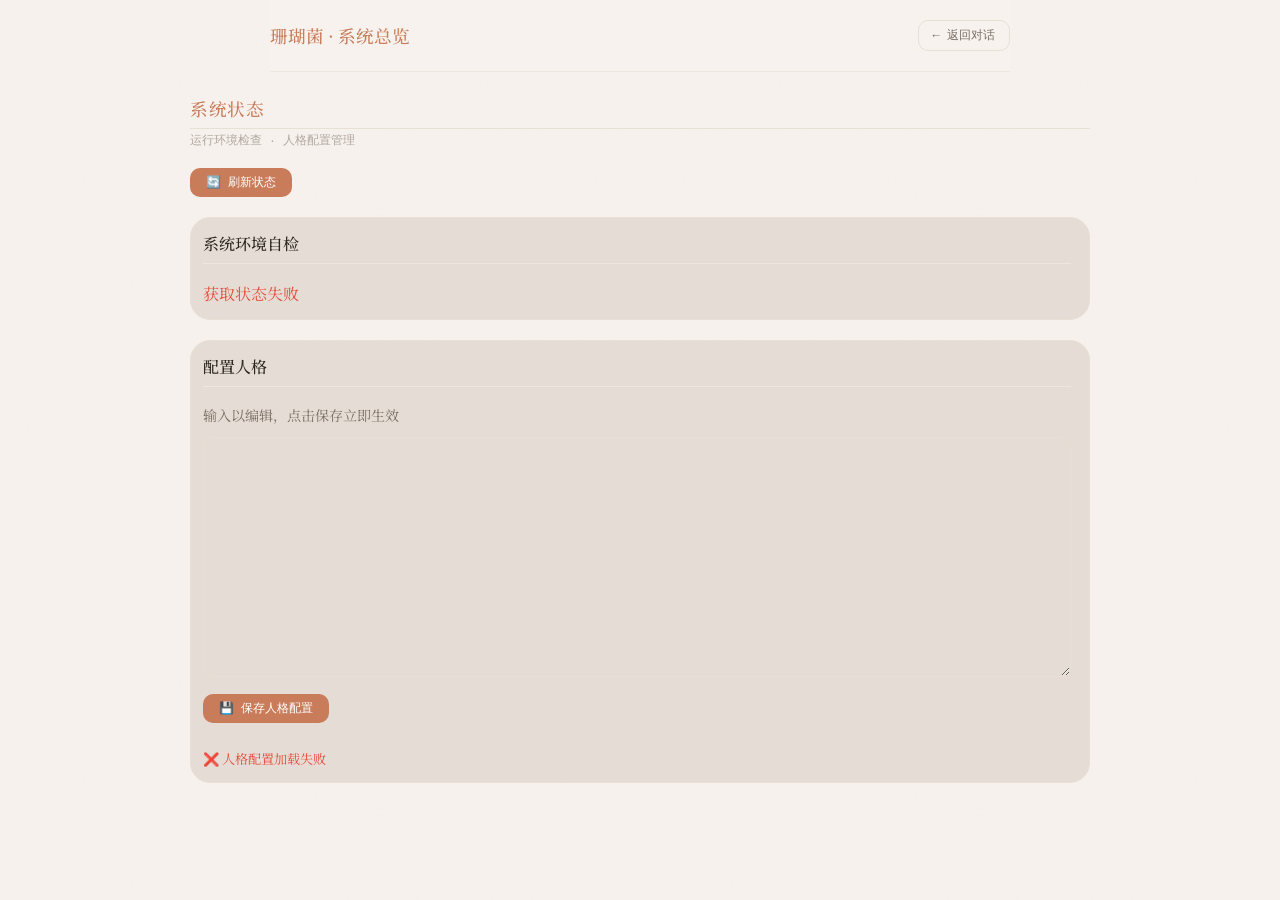
==== static/dashboard.html @ 4c25a23e "新增dashboard功能" ====
<!DOCTYPE html>
<html lang="zh-CN">
<head>
    <meta charset="UTF-8">
    <title>系统总览</title>
    <link rel="preconnect" href="https://fonts.googleapis.com">
    <link href="https://fonts.googleapis.com/css2?family=Noto+Serif+SC:wght@300;400;500&display=swap" rel="stylesheet">
    <link rel="stylesheet" href="/static/css/variables.css">
    <link rel="stylesheet" href="/static/css/layout.css">
    <link rel="stylesheet" href="/static/css/components.css">

    <style>
        body {
            padding: 0 20px;
            font-family: var(--font-body);
        }

        /* ========== 顶部导航  ========== */
        header {
            position: sticky;
            top: 0;
            z-index: 10;
            background: var(--bg);
            padding: 20px 0;
            border-bottom: 1px solid var(--border-light);
            display: flex;
            align-items: center;
            justify-content: space-between;
        }
        .header-title {
            font-family: var(--font-title);
            font-size: 1.1rem;
            font-weight: 500;
            color: var(--coral);
        }

        /* ========== 返回对话按钮========== */
        .nav-back {
            font-size: .75rem;
            font-family: var(--font-mono);
            color: var(--text-mid);
            text-decoration: none;
            padding: 6px 14px;
            border: 1px solid var(--border);
            border-radius: var(--radius-sm);
            transition: color var(--transition-normal), border-color var(--transition-normal);
            display: inline-block;
        }
        .nav-back:hover {
            color: var(--coral);
            border-color: var(--coral-light);
        }

        /* ========== 页面主体 ========== */
        .page-body {
            width: 100%;
            max-width: 900px;
            margin: 0 auto;
            padding: 24px 0 40px;
        }

        /* ========== 标题 + 底部分割线 ========== */
        .page-title {
            font-family: var(--font-title);
            font-size: 1.1rem;
            font-weight: 500;
            color: var(--coral);
            letter-spacing: .04em;
            margin-bottom: 4px;
            position: relative;
            padding-bottom: 8px;
        }
        .page-title::after {
            content: '';
            position: absolute;
            left: 0;
            bottom: 0;
            width: 100%;
            height: 1px;
            background-color: var(--border);
        }
        .page-subtitle {
            font-size: .72rem;
            color: var(--text-dim);
            font-family: var(--font-mono);
            margin-bottom: 20px;
        }

        /* ========== 灰色卡片 ========== */
        .main-card, .persona-card {
            background: var(--surface);
            border: 1px solid var(--border);
            border-radius: var(--radius);
            padding: 14px 18px;
            margin-bottom: 20px;
            padding-left: 12px; /* 左边对齐 */
        }

        .card-section-title {
            font-size: 1rem;
            color: var(--text);
            font-weight: 500;
            margin: 0 0 18px 0;
            padding-bottom: 8px;
            border-bottom: 1px solid var(--border-light);
        }

        /* ========== 自检条目之间增加分割线 ========== */
        .check-item {
            display: flex;
            align-items: center;
            padding: 12px 0;
            font-size: 0.95rem;
            border-bottom: 1px solid var(--border-light);
        }
        .check-item:last-child {
            border-bottom: none; /* 最后一条去掉线 */
        }

        .check-icon { margin-right: 12px; }
        .status-success { color: #2ecc71; }
        .status-failed { color: #e74c3c; }

        /* ========== 深色按钮加宽 ========== */
        .refresh-btn, .save-persona-btn {
            padding: 6px 16px; /* 加宽 */
            border-radius: var(--radius-sm);
            border: none;
            background: var(--coral);
            color: #fff;
            cursor: pointer;
            font-size: 0.75rem;
            font-family: var(--font-mono);
            margin-bottom: 20px;
        }

        .persona-desc {
            font-size: .88rem;
            color: var(--text-mid);
            margin-bottom: 12px;
        }
        #persona-toml-editor {
            width: 100%;
            min-height: 240px;
            padding: 12px;
            border-radius: var(--radius-sm);
            border: 1px solid var(--border);
            background: var(--surface);
            color: var(--text);
            font-family: var(--font-mono);
            font-size: 0.8rem;
            resize: vertical;
            margin-bottom: 12px;
        }

        .tip-text {
            font-size: 0.82rem;
            margin-top: 6px;
        }
        .tip-success { color: #2ecc71; }
        .tip-error { color: #e74c3c; }
    </style>
</head>

<body>
    <!-- ========== 顶部：标题 + 返回按钮 ========== -->
    <header role="banner">
        <div class="header-title">珊瑚菌 · 系统总览</div>
        <div id="controls">
            <a href="/" class="nav-back">← 返回对话</a>
        </div>
    </header>

    <div class="page-body">
        <!-- 标题 + 分割线 -->
        <div class="page-title">系统状态</div>
        <div class="page-subtitle">运行环境检查 · 人格配置管理</div>

        <!-- 刷新按钮 -->
        <button class="refresh-btn" onclick="loadStatus()">🔄 刷新状态</button>

        <!-- 系统自检卡片 -->
        <div class="main-card">
            <h3 class="card-section-title">系统环境自检</h3>
            <div id="check-list"></div>
        </div>

        <!-- 人格配置 -->
        <div class="persona-card">
            <h3 class="card-section-title">配置人格</h3>
            <p class="persona-desc">输入以编辑，点击保存立即生效</p>
            <textarea id="persona-toml-editor"></textarea>
            <button class="save-persona-btn" onclick="savePersonaConfig()">💾 保存人格配置</button>
            <div id="persona-tip" class="tip-text"></div>
        </div>
    </div>

    <script>
        async function loadStatus() {
            const list = document.getElementById('check-list');
            list.innerHTML = '加载中...';
            try {
                const res = await fetch('/api/health/check');
                const data = await res.json();
                list.innerHTML = '';
                const items = [
                    { key: 'venv', label: '虚拟环境（venv）' },
                    { key: 'env', label: '.env 配置文件' },
                    { key: 'embedding', label: '嵌入模型（Embedding）' },
                    { key: 'local_model', label: '本地模型服务（127.0.0.1:1234）' },
                    { key: 'database', label: '数据库（SQLite）' }
                ];
                items.forEach(item => {
                    const ok = data[item.key];
                    list.innerHTML += `
                    <div class="check-item">
                        <span class="check-icon ${ok ? 'status-success' : 'status-failed'}">
                            ${ok ? '✅' : '❌'}
                        </span>
                        <div class="check-text">${item.label}</div>
                    </div>`;
                });
            } catch (e) {
                list.innerHTML = '<div class="status-failed">获取状态失败</div>';
            }
        }

        async function loadPersonaConfig() {
            const tip = document.getElementById('persona-tip');
            try {
                const res = await fetch('/api/persona/get');
                if (!res.ok) throw new Error('load failed');
                const txt = await res.text();
                document.getElementById('persona-toml-editor').value = txt;
                tip.textContent = '';
            } catch (e) {
                tip.textContent = '❌ 人格配置加载失败';
                tip.className = 'tip-text tip-error';
            }
        }

        async function savePersonaConfig() {
            const c = document.getElementById('persona-toml-editor').value;
            const t = document.getElementById('persona-tip');
            t.textContent = '保存中...';
            try {
                const r = await fetch('/api/persona/save', {
                    method: 'POST', headers:{'Content-Type':'text/plain'}, body:c
                });
                t.textContent = r.ok ? '✅ 保存成功' : '❌ 保存失败';
                t.className = 'tip-text ' + (r.ok ? 'tip-success' : 'tip-error');
            } catch(e) {
                t.textContent = '❌ 保存失败';
                t.className = 'tip-text tip-error';
            }
        }

        window.addEventListener('DOMContentLoaded', () => {
            loadStatus();
            loadPersonaConfig();
        });
    </script>
</body>
</html>
---- static/css/variables.css ----
/* =============================================================================
   variables.css — 设计变量与主题定义
   -----------------------------------------------------------------------------
   所有颜色、字体、圆角、间距等设计 token 集中在此文件管理。
   需要调整视觉风格时，只改这一个文件，其他 CSS 文件自动跟随。

   主题切换原理：
     默认（亮色）：变量定义在 :root
     暗色模式：    变量定义在 :root[data-theme="dark"]，覆盖同名亮色变量
     切换方式：    app.js 中的 toggleTheme() 修改 <html data-theme="dark">
   ============================================================================= */

:root {
    /* ── 背景层 ── */
    --bg: #f7f2ee;
    --surface: #e5ddd5;
    --surface-alt: #e9e0d8;
    --assistant-bg: #e9d9d0;
    /* ── 边框 ── */
    --border: #e8e0d4;
    --border-light: #ede7dd;
    /* ── 文字 ── */
    --text: #2d2720;
    --text-mid: #7a6e63;
    --text-dim: #b0a89e;
    /* ── 品牌色：珊瑚橙 ── */
    --coral: #c97c5a;
    --coral-light: #e8c4b0;
    --coral-dim: #d4956f;
    /* ── 状态指示点颜色 ── */
    --dot-local: #7cad7c;
    --dot-online: #c97c5a;
    --dot-pending: #7fafd4;
    /* ── 字体族 ── */
    --font-title: 'Noto Serif SC', Georgia, serif;
    --font-body: 'Noto Serif SC', Georgia, serif;
    --font-mono: 'SFMono-Regular', 'Consolas', 'Liberation Mono', monospace;
    /* ── 圆角 ── */
    --radius: 20px;
    --radius-sm: 10px;
    /* ── 阴影 ── */
    --shadow-bubble: 0 1px 4px rgba(0, 0, 0, .05);
    --shadow-btn: 0 2px 8px rgba(201, 124, 90, .35);
    --shadow-btn-hover: 0 3px 12px rgba(201, 124, 90, .45);
    /* ── 过渡 ── */
    --transition-fast: .15s ease;
    --transition-normal: .25s ease;
    --transition-slow: .4s ease;
}

    :root[data-theme="dark"] {
        /* ── 背景层 ── */
        --bg: #1c1917;
        --surface: #28231f;
        --surface-alt: #29332b;
        --assistant-bg: #382b30;
        /* ── 边框 ── */
        --border: #3d3530;
        --border-light: #473e39;
        /* ── 文字 ── */
        --text: #e8e0d4;
        --text-mid: #9e9087;
        --text-dim: #5e5650;
        /* ── 品牌色 ── */
        --coral: #d9916e;
        --coral-light: #6b4535;
        --coral-dim: #e6a882;
        /* ── 状态指示点 ── */
        --dot-local: #8fc48f;
        --dot-online: #d9916e;
        --dot-pending: #8fc0d8;
        /* ── 阴影 ── */
        --shadow-bubble: 0 1px 6px rgba(0, 0, 0, .25);
        --shadow-btn: 0 2px 8px rgba(217, 145, 110, .3);
        --shadow-btn-hover: 0 3px 12px rgba(217, 145, 110, .4);
    }
---- static/css/layout.css ----
/* =============================================================================
   layout.css — 页面整体布局与响应式
   -----------------------------------------------------------------------------
   负责：
     · 全局重置与 box-sizing
     · body 基础样式（背景纹理、字体、flex 纵向排列）
     · 顶部 header（sticky 定位）
     · 消息列表区 #messages（flex 纵列，独立滚动）
     · 底部输入区 #input-area
     · 响应式断点（768px / 480px）
     · 屏幕阅读器专用 .sr-only 工具类
   ============================================================================= */


/* ── 全局重置 ── */
*,
*::before,
*::after {
  box-sizing: border-box;
  margin: 0;
  padding: 0;
}

html,
body {
  height: 100%;
}


/* ── body：纵向 flex，内容居中，纸张背景纹理 ── */
body {
  background-color: var(--bg);
  /*
   * SVG 噪点纹理：纯 CSS 实现，不依赖外部图片。
   * fractalNoise + saturate(0) = 灰色颗粒感 + opacity 0.03 几乎看不见，
   * 只是让背景有轻微纸张质感，避免纯色过于单调。
   */
  background-image: url("data:image/svg+xml,%3Csvg xmlns='http://www.w3.org/2000/svg' width='300' height='300'%3E%3Cfilter id='n'%3E%3CfeTurbulence type='fractalNoise' baseFrequency='0.9' numOctaves='4' stitchTiles='stitch'/%3E%3CfeColorMatrix type='saturate' values='0'/%3E%3C/filter%3E%3Crect width='300' height='300' filter='url(%23n)' opacity='0.03'/%3E%3C/svg%3E");
  color: var(--text);
  font-family: var(--font-body);
  display: flex;
  flex-direction: column;
  align-items: center;
  padding: 0 16px;
  /* 暗色主题背景色过渡，让切换时不那么突兀 */
  transition: background-color var(--transition-slow), color var(--transition-slow);
}

/* ========== 空白初始页 无消息引导界面 ========== */
/* 外层容器 全局居中 */
.empty-state {
    width: 100%;
    height: 65vh;
    display: flex;
    flex-direction: column;
    align-items: center;
    justify-content: center;
    gap: 20px;
}

.empty-state[style*="display: none"] {
        position: absolute;
        visibility: hidden;
        pointer-events: none;
}



/* 主标题：珊瑚菌 */
.empty-title {
    font-family: var(--font-title);
    font-size: 1.25rem;
    font-weight: 600;
    color: var(--coral);
    letter-spacing: 1px;
}

/* 下方引导描述文案 */
.empty-desc {
    font-family: var(--font-body);
    font-size: 0.9rem;
    color: var(--text-mid);
    text-align: center;
    line-height: 1.8;
}

/* ── 顶部导航栏 ── */
header {
    width: 100%;
    max-width: 740px;
    padding: 16px 0 12px;
    display: flex;
    align-items: center;
    gap: 10px;
    border-bottom: 1px solid var(--border-light);
    position: sticky;
    top: 0;
    background-color: var(--bg);
    backdrop-filter: blur(10px);
    -webkit-backdrop-filter: blur(10px);
    z-index: 10;
    transition: all var(--transition-slow);
}
:root[data-theme="dark"] header {
    background-color: #1c1917;
}


/* ── 消息列表区 ── */
#messages {
  width: 100%;
  max-width: 740px;
  /*
   * flex: 1 让消息区占据 header 和 input-area 之间的全部剩余高度。
   * overflow-y: auto 让消息区自己滚动，页面整体不滚动。
   */
  flex: 1;
  overflow-y: auto;
  padding: 26px 0 14px;
  display: flex;
  flex-direction: column;
  gap: 12px;
  /* 细滚动条，不喧宾夺主 */
  scrollbar-width: thin;
  scrollbar-color: var(--border) transparent;
  /* CSS Containment：告诉浏览器消息区是独立渲染单元，提升滚动性能 */
  contain: layout style;
}

/* WebKit 滚动条样式（Chrome/Safari/Edge） */
#messages::-webkit-scrollbar {
  width: 4px;
}
#messages::-webkit-scrollbar-track {
  background: transparent;
}
#messages::-webkit-scrollbar-thumb {
  background: var(--border);
  border-radius: 2px;
}


/* ── 底部输入区 ── */
#input-area {
  width: 100%;
  max-width: 740px;
  padding: 10px 0 22px;
  display: flex;
  gap: 10px;
  align-items: flex-end;
}


/* =============================================================================
   无障碍工具类
   .sr-only：视觉上隐藏但屏幕阅读器仍可读取的元素。
   用于：表单说明文字、按钮补充标签等。
   ============================================================================= */
.sr-only {
  position: absolute;
  width: 1px;
  height: 1px;
  padding: 0;
  margin: -1px;
  overflow: hidden;
  clip: rect(0, 0, 0, 0);
  white-space: nowrap;
  border: 0;
}


/* =============================================================================
   响应式断点

   768px：平板与大屏手机，收紧部分间距
   480px：小屏手机，进一步紧凑化
   ============================================================================= */

@media (max-width: 768px) {
  header {
    padding: 12px 0 8px;
    gap: 8px;
  }

  #messages {
    padding: 18px 0 10px;
    gap: 10px;
  }

  #input-area {
    padding: 8px 0 16px;
    gap: 8px;
  }
}

@media (max-width: 480px) {
  body {
    padding: 0 12px;
  }

  #input-area {
    padding: 6px 0 14px;
  }
}
---- static/css/components.css ----
/* =============================================================================
   components.css — UI 组件样式
   -----------------------------------------------------------------------------
   负责所有具体 UI 元件的样式，按组件分块。
   设计理念：沉稳、内敛、有温度
   所有动效克制但精致，让用户感受到"被精心对待"。

   包含：
     1. 标题区（项目名 + 副标题）
     2. 汉堡按钮
     3. 控件区（右侧按钮组）
     4. 模式状态徽章
     5. 线上/本地 Toggle 开关
     6. 主题切换按钮
     7. 消息气泡
     8. 思考过程折叠块
     9. 打字动画（等待指示器）
     10. 系统提示条
     11. 输入框 textarea
     12. 发送按钮
     13. Toast 通知
     14. 侧边栏导航
     15. 历史对话加载块
     16. 记忆强度滑块
     17. 珊瑚菌虚拟形象
   ============================================================================= */


/* =============================================================================
   1. 标题区
   ============================================================================= */

.header-title {
  display: flex;
  align-items: center;
  gap: 0;
  flex-shrink: 0;
}

.title-main {
  font-family: var(--font-title);
  font-size: 1.05rem;
  font-weight: 600;
  color: var(--coral);
  letter-spacing: 1px;
  line-height: 1;
  transition: color var(--transition-slow);
}


/* =============================================================================
   2. 汉堡按钮
   ============================================================================= */

#sidebar-toggle {
  border: 1px solid var(--border);
  background: none;
  color: var(--text-mid);
  width: 28px;
  height: 28px;
  min-width: 28px;
  min-height: 28px;
  border-radius: 50%;
  cursor: pointer;
  transition:
    border-color var(--transition-normal),
    color var(--transition-normal),
    background var(--transition-normal);
  font-size: 14px;
  display: flex;
  align-items: center;
  justify-content: center;
  margin-right: 12px;
  padding: 0;
}

#sidebar-toggle:hover {
  border-color: var(--coral-light);
  color: var(--coral);
  background: rgba(201, 124, 90, .06);
}

#sidebar-toggle:active {
  transform: scale(0.92);
  transition: transform 0.1s ease;
}

#sidebar-toggle:focus-visible {
  outline: 2px solid var(--coral);
  outline-offset: 2px;
}


/* =============================================================================
   3. 控件区（header 右侧，包含徽章/toggle/按钮）
   ============================================================================= */

#controls {
  margin-left: auto;
  display: flex;
  align-items: center;
  gap: 9px;
}


/* =============================================================================
   4. 模式状态徽章（本地 / 线上 / 等待确认）
   ============================================================================= */

#mode-badge {
  display: flex;
  align-items: center;
  gap: 5px;
  font-size: .66rem;
  font-family: var(--font-mono);
  color: var(--text-mid);
  flex-shrink: 0;
  transition: color var(--transition-slow);
  padding: 4px 8px;
  border-radius: 10px;
  background: transparent;
}

/* 沉稳设计：切换时有微光效果 */
#mode-badge.switching {
  animation: mode-glow 0.5s ease-out;
}

/* 状态圆点 */
#mode-dot {
  width: 7px;
  height: 7px;
  border-radius: 50%;
  background: var(--dot-local);
  transition:
    background var(--transition-normal),
    box-shadow var(--transition-normal);
  flex-shrink: 0;
}

/* 线上模式：珊瑚色 */
#mode-dot.online {
  background: var(--dot-online);
}

/* 等待确认：蓝色 + 缓慢闪烁 */
#mode-dot.pending {
  background: var(--dot-pending);
  animation: blink 1.8s ease-in-out infinite;
}


/* =============================================================================
   5. 线上/本地 Toggle 开关
   ============================================================================= */

.toggle-wrap {
  display: flex;
  align-items: center;
  gap: 6px;
  cursor: pointer;
  user-select: none;
}

.toggle-label-text {
  font-size: .66rem;
  font-family: var(--font-mono);
  color: var(--text-mid);
  white-space: nowrap;
  transition: color var(--transition-normal);
}

.toggle-input {
  display: none;
}

.toggle-track {
  position: relative;
  width: 34px;
  height: 18px;
  border-radius: 9px;
  background: var(--border);
  transition: background var(--transition-normal);
  flex-shrink: 0;
}

/* 滑块圆点 */
.toggle-track::after {
  content: '';
  position: absolute;
  top: 2px;
  left: 2px;
  width: 14px;
  height: 14px;
  border-radius: 50%;
  background: var(--text-dim);
  transition:
    transform 0.2s cubic-bezier(0.23, 1, 0.32, 1),
    background var(--transition-normal);
}

/* 沉稳设计：checkbox 选中时轨道变柔和珊瑚色，圆点平滑移动 */
.toggle-input:checked + .toggle-track {
  background: var(--coral-light);
}

.toggle-input:checked + .toggle-track::after {
  transform: translateX(16px);
  background: var(--coral);
}

.toggle-wrap:focus-within .toggle-track {
  outline: 2px solid var(--coral);
  outline-offset: 2px;
}


/* =============================================================================
   6. 主题切换按钮
   ============================================================================= */

#theme-btn {
  background: none;
  border: 1px solid var(--border);
  color: var(--text-mid);
  font-size: .75rem;
  width: 28px;
  height: 28px;
  border-radius: 50%;
  cursor: pointer;
  flex-shrink: 0;
  display: flex;
  align-items: center;
  justify-content: center;
  transition:
    border-color var(--transition-normal),
    color var(--transition-normal),
    background var(--transition-normal);
}

#theme-btn:hover {
  border-color: var(--coral-light);
  color: var(--coral);
  background: rgba(201, 124, 90, .06);
}

#theme-btn:active {
  transform: scale(0.92);
  transition: transform 0.1s ease;
}

#theme-btn:focus-visible {
  outline: 2px solid var(--coral);
  outline-offset: 2px;
}


/* =============================================================================
   7. 消息气泡
   ============================================================================= */

/* 消息容器：每条消息（标签 + 气泡）的外层 flex 列 */
.msg {
  display: flex;
  flex-direction: column;
  gap: 3px;
}

/* 发言方标签（"你" / "助手"） */
.msg-label {
  font-size: .63rem;
  font-family: var(--font-mono);
  color: var(--text-dim);
  letter-spacing: .05em;
  display: flex;
  align-items: center;
  gap: 5px;
  transition: color var(--transition-slow);
}

/* 用户消息：右对齐，标签珊瑚浅色 */
.msg.user                   { align-items: flex-end; }
.msg.user .msg-label        { justify-content: flex-end; color: var(--coral-light); }

/* 气泡本体 */
.msg-bubble {
    padding: 12px 18px;
    border-radius: var(--radius);
    line-height: 1.7;
    font-size: .92rem;
    white-space: pre-wrap;
    word-break: break-word;
    max-width: 72%;
    box-shadow: var(--shadow-bubble);
    position: relative;
    transition: background var(--transition-slow), border-color var(--transition-slow), color var(--transition-slow), box-shadow var(--transition-normal);
}

/* 珊瑚菌AI助手气泡 专属小标识 */
.msg-assistant .msg-bubble::before {
    content: "";
    position: absolute;
    top: -6px;
    left: 10px;
    width: 16px;
    height: 8px;
    background: var(--coral);
    border-radius: 8px 8px 0 0;
    opacity: 0.6;
}

/* 用户气泡：浅暖白背景 */
.msg.user .msg-bubble {
  background: var(--surface-alt);
  border: 1px solid var(--border-light);
}

/* 沉稳设计：用户气泡悬停仅加深阴影，不做位移 */
.msg.user .msg-bubble:hover {
  background: rgba(253, 248, 243, 0.98);
  border-color: var(--coral-light);
  box-shadow: 0 3px 10px rgba(0, 0, 0, .08);
}

/* 助手气泡：使用专属背景色 + 左侧品牌色竖线 */
.msg.assistant .msg-bubble {
  background: var(--assistant-bg);
  border: 1px solid var(--border);
  border-left: 3px solid var(--coral-light);
}

/* 沉稳设计：助手气泡悬停仅加深阴影 */
.msg.assistant .msg-bubble:hover {
  background: rgba(240, 235, 229, 0.98);
  border-color: var(--coral-light);
  box-shadow: 0 3px 10px rgba(0, 0, 0, .08);
}

/* 暗色主题下的悬停效果 */
:root[data-theme="dark"] .msg.user .msg-bubble:hover {
  background: rgba(50, 43, 38, 0.98);
  border-color: var(--coral);
}

:root[data-theme="dark"] .msg.assistant .msg-bubble:hover {
  background: rgba(36, 32, 25, 0.98);
  border-color: var(--coral);
}

/* 等待确认气泡：蓝色虚线边框 */
.msg.assistant.confirm .msg-bubble {
  border: 1.5px dashed var(--dot-pending);
  border-left: 1.5px dashed var(--dot-pending);
}

/* 线上模式回复：左侧珊瑚竖线标识 */
.msg.assistant.is-online .msg-bubble {
  border-left: 3px solid var(--coral);
  border-top-left-radius: 0;
  border-bottom-left-radius: 0;
}

/* Claude API 来源标签 */
.tag-online {
  font-size: .58rem;
  color: var(--coral);
  border: 1px solid var(--coral-light);
  border-radius: 3px;
  padding: 0 3px;
  line-height: 1.5;
  transition: color var(--transition-slow), border-color var(--transition-slow);
}

/* 消息气泡操作区域 */
.msg-actions {
  opacity: 0;
  position: absolute;
  top: 8px;
  right: 8px;
  display: flex;
  gap: 4px;
  transition: opacity var(--transition-normal);
}

.msg-bubble:hover .msg-actions {
  opacity: 0.6;
}

.msg-actions:hover,
.msg-actions:focus-within {
  opacity: 1 !important;
}

.msg-action-btn {
  width: 24px;
  height: 24px;
  background: rgba(0, 0, 0, 0.05);
  border: 1px solid var(--border-light);
  border-radius: var(--radius-sm);
  color: var(--text-mid);
  font-size: .65rem;
  display: flex;
  align-items: center;
  justify-content: center;
  cursor: pointer;
  transition:
    all var(--transition-normal),
    transform 0.1s ease;
}

.msg-action-btn:hover {
  background: rgba(0, 0, 0, 0.1);
  color: var(--coral);
  border-color: var(--coral-light);
  transform: scale(1.05);
}

.msg-action-btn:active {
  transform: scale(0.95);
}

:root[data-theme="dark"] .msg-action-btn {
  background: rgba(255, 255, 255, 0.05);
  border-color: var(--border);
}

:root[data-theme="dark"] .msg-action-btn:hover {
  background: rgba(255, 255, 255, 0.1);
}

/* 气泡焦点状态 */
.msg-bubble:focus-visible {
  outline: 2px solid var(--coral);
  outline-offset: 2px;
}

/* 响应式 */
@media (max-width: 768px) {
  .msg-bubble { max-width: 92%; }
  .msg-actions {
    opacity: 0.6;
  }
}


/* =============================================================================
   8. 思考过程折叠块
   ============================================================================= */

.think-block {
  font-size: .73rem;
  color: var(--text-dim);
  font-family: var(--font-mono);
  border-left: 2px solid var(--border);
  padding: 4px 10px;
  margin-bottom: 8px;
  cursor: pointer;
  user-select: none;
  transition:
    color var(--transition-fast),
    border-color var(--transition-slow);
  line-height: 1.6;
}

.think-block:hover {
  color: var(--text-mid);
  border-left-color: var(--coral-light);
}

.think-content {
  display: none;
  margin-top: 5px;
}

.think-block.open .think-content {
  display: block;
}


/* =============================================================================
   9. 打字动画（助手回复生成中的等待指示器）
   沉稳设计：柔和的透明度变化，不做夸张跳动
   ============================================================================= */

.typing {
  display: flex;
  gap: 6px;
  align-items: center;
  padding: 6px 0;
}

.typing-text {
  font-size: .78rem;
  color: var(--text-dim);
  margin-top: 6px;
  font-family: var(--font-mono);
  transition: color var(--transition-normal);
}

.typing-text.typing-long {
  color: var(--coral-dim);
}

/* 错误消息气泡样式 */
.msg.assistant.error .msg-bubble {
  background: rgba(201, 124, 90, 0.08);
  border: 1px solid var(--coral-light);
  border-left: 3px solid var(--coral);
}

.error-message {
  color: var(--coral);
  font-size: .85rem;
  margin-bottom: 6px;
}

.error-details {
  color: var(--text-mid);
  font-size: .75rem;
  line-height: 1.3;
  margin-bottom: 4px;
}

.error-context {
  color: var(--text-dim);
  font-size: .65rem;
  font-family: var(--font-mono);
  text-align: right;
}

/* 加载状态指示器 */
.loading-indicator {
  display: flex;
  align-items: center;
  justify-content: center;
  gap: 12px;
  padding: 16px 20px;
  margin: 12px auto;
  background: var(--surface);
  border: 1px solid var(--border);
  border-radius: var(--radius);
  max-width: 320px;
  transition: all var(--transition-normal);
  animation: fadeIn var(--transition-slow);
}

.loading-indicator.hide {
  opacity: 0;
  transform: scale(0.98);
  transition: all 0.2s ease;
}

.loading-spinner {
  width: 18px;
  height: 18px;
  border: 2px solid var(--border);
  border-top-color: var(--coral);
  border-radius: 50%;
  animation: spin 1s linear infinite;
}

.loading-text {
  color: var(--text-mid);
  font-size: .78rem;
  font-family: var(--font-mono);
  letter-spacing: .02em;
}

/* 暗色主题适配 */
:root[data-theme="dark"] .msg.assistant.error .msg-bubble {
  background: rgba(217, 145, 110, 0.08);
  border-color: var(--coral-dim);
}

:root[data-theme="dark"] .error-message {
  color: var(--coral);
}

:root[data-theme="dark"] .error-details {
  color: var(--text-mid);
}

:root[data-theme="dark"] .loading-indicator {
  background: var(--surface-alt);
  border-color: var(--border);
}

:root[data-theme="dark"] .loading-spinner {
  border-color: var(--border);
  border-top-color: var(--coral);
}


/* =============================================================================
   10. 系统提示条
   ============================================================================= */

.sys-notice {
  text-align: center;
  color: var(--text-dim);
  font-size: .68rem;
  font-family: var(--font-mono);
  padding: 5px 0;
  letter-spacing: .04em;
  transition:
    color var(--transition-slow),
    transform 0.2s ease;
}

/* 保存成功时的微妙强调 */
.sys-notice.saved {
  color: var(--coral-dim);
}


/* =============================================================================
   11. 输入框 textarea
   沉稳设计：聚焦时边框柔和过渡，无夸张动效
   ============================================================================= */

#user-input {
    flex: 1;
    background: var(--surface);
    border: 1px solid var(--border);
    border-radius: var(--radius);
    color: var(--text);
    font-family: var(--font-body);
    font-size: .92rem;
    padding: 12px 16px;
    resize: none;
    line-height: 1.6;
    min-height: 48px;
    max-height: 160px;
    outline: none;
    box-shadow: 0 1px 3px rgba(0, 0, 0, .04);
    transition: border-color var(--transition-normal), box-shadow var(--transition-normal), background var(--transition-slow), color var(--transition-slow);
    -webkit-appearance: none;
    appearance: none;
    overflow: hidden; 
}

/* 沉稳设计：聚焦时边框颜色柔和过渡，阴影轻微加深 */
#user-input:focus {
  border-color: var(--coral-light);
  box-shadow: 0 0 0 3px rgba(201, 124, 90, 0.08);
}

/* 聚焦时的微光动画（仅在获得焦点时触发一次） */
#user-input.focusing {
  animation: focus-glow 0.4s ease-out;
}

#user-input::placeholder {
  color: var(--text-dim);
}

@media (max-width: 768px) {
  #user-input {
    border-radius: 12px;
    padding: 10px 14px;
  }
}


/* =============================================================================
   12. 发送按钮
   沉稳设计：按压时有轻微回弹，颜色加深确认感
   ============================================================================= */

#send-btn {
  width: 48px;
  height: 48px;
  min-width: 44px;
  min-height: 44px;
  border-radius: var(--radius-sm);
  border: none;
  background: var(--coral);
  color: #fff;
  font-size: 1.1rem;
  cursor: pointer;
  flex-shrink: 0;
  box-shadow: var(--shadow-btn);
  transition:
    background var(--transition-normal),
    box-shadow var(--transition-normal),
    transform 0.15s cubic-bezier(0.23, 1, 0.32, 1);
  -webkit-touch-callout: none;
}

/* 悬停：颜色加深，阴影加深 */
#send-btn:hover:not(:disabled) {
  background: var(--coral-dim);
  box-shadow: var(--shadow-btn-hover);
}

/* 按压：轻微下沉 + 回弹 */
#send-btn:active:not(:disabled) {
  transform: scale(0.92);
  box-shadow: 0 1px 4px rgba(201, 124, 90, 0.4);
}

/* 禁用状态：保持灰度，不突兀 */
#send-btn:disabled {
  background: var(--border);
  box-shadow: none;
  cursor: not-allowed;
}

#send-btn:focus-visible {
  outline: 2px solid var(--coral);
  outline-offset: 2px;
}

/* 响应式 */
@media (max-width: 768px) {
  #send-btn {
    width: 44px;
    height: 44px;
    border-radius: 8px;
  }
}


/* =============================================================================
   13. Toast 通知
   沉稳设计：淡入淡出，不打断用户
   ============================================================================= */

#toast {
  position: fixed;
  bottom: 80px;
  left: 50%;
  transform: translateX(-50%) translateY(8px);
  background: var(--surface);
  border: 1px solid var(--border);
  color: var(--text-mid);
  font-size: .78rem;
  font-family: var(--font-mono);
  padding: 8px 18px;
  border-radius: 20px;
  box-shadow: 0 4px 16px rgba(0, 0, 0, .1);
  white-space: nowrap;
  pointer-events: none;
  opacity: 0;
  transition:
    opacity 0.25s ease,
    transform 0.25s ease;
  z-index: 100;
}

#toast.show {
  opacity: 1;
  transform: translateX(-50%) translateY(0);
}

/* 消失时：仅淡出 */
#toast.hiding {
  opacity: 0;
  transform: translateX(-50%) translateY(4px);
  transition:
    opacity 0.2s ease,
    transform 0.2s ease;
}

/* 错误 toast */
#toast.error {
  border-color: #d4756b;
  color: #c0534a;
}

/* 成功 toast */
#toast.success {
  border-color: var(--dot-local);
  color: #4f8f4f;
}


/* =============================================================================
   14. 侧边栏导航
   沉稳设计：平滑开合，无弹跳
   ============================================================================= */

/* 侧边栏遮罩 */
#sidebar-overlay {
  position: fixed;
  top: 0;
  left: 0;
  width: 100%;
  height: 100%;
  background: rgba(0, 0, 0, 0.25);
  z-index: 40;
  display: none;
  opacity: 0;
  transition: opacity 0.2s ease;
  pointer-events: none;
}

#sidebar-overlay.visible {
  display: block;
  opacity: 1;
  pointer-events: auto;
}

/* 侧边栏主体：300ms 平滑过渡 */
#sidebar {
  position: fixed;
  left: 0;
  top: 0;
  height: 100vh;
  width: 280px;
  background: var(--surface);
  z-index: 50;
  transform: translateX(-100%);
  transition: transform 0.3s cubic-bezier(0.23, 1, 0.32, 1);
  display: flex;
  flex-direction: column;
  border-right: 1px solid var(--border);
  box-shadow: 4px 0 20px rgba(0, 0, 0, .06);
}

#sidebar.open {
  transform: translateX(0);
}

/* 侧边栏头部 */
.sidebar-header {
  padding: 20px 16px 16px;
  border-bottom: 1px solid var(--border);
  display: flex;
  align-items: center;
  justify-content: space-between;
  flex-shrink: 0;
}

.sidebar-title {
  font-family: var(--font-title);
  font-size: .95rem;
  font-weight: 500;
  color: var(--coral);
  letter-spacing: .05em;
}

#sidebar-close {
  border: none;
  background: none;
  color: var(--text-dim);
  font-size: 1.2rem;
  width: 32px;
  height: 32px;
  border-radius: 50%;
  cursor: pointer;
  display: flex;
  align-items: center;
  justify-content: center;
  transition:
    background var(--transition-normal),
    color var(--transition-normal);
}

#sidebar-close:hover {
  background: rgba(201, 124, 90, .06);
  color: var(--coral);
}

#sidebar-close:active {
  transform: scale(0.92);
}

#sidebar-close:focus-visible {
  outline: 2px solid var(--coral);
  outline-offset: 2px;
}

/* 侧边栏主体内容区 */
.sidebar-body {
  flex: 1;
  overflow-y: auto;
  padding: 0;
}

/* 会话列表项 */
.session-item {
  padding: 12px 16px;
  cursor: pointer;
  border-bottom: 1px solid var(--border);
  transition: background var(--transition-normal);
  display: flex;
  flex-direction: column;
  gap: 4px;
}

/* 沉稳设计：hover 时背景色柔和过渡 */
.session-item:hover {
  background: var(--bg);
}

.session-item.active {
  background: rgba(201, 124, 90, 0.08);
  position: relative;
}

.session-item.active::before {
  content: '';
  position: absolute;
  left: 0;
  top: 0;
  bottom: 0;
  width: 3px;
  background: var(--coral);
}

.session-title {
  font-size: .78rem;
  font-weight: 500;
  color: var(--text);
  line-height: 1.3;
}

.session-preview {
  font-size: .72rem;
  color: var(--text-dim);
  line-height: 1.4;
  white-space: nowrap;
  overflow: hidden;
  text-overflow: ellipsis;
}

.session-time {
  font-size: .65rem;
  color: var(--text-dim);
  font-family: var(--font-mono);
  letter-spacing: .03em;
}

.session-item.empty-state {
  cursor: default;
  padding: 24px 16px;
  border-bottom: none;
  display: flex;
  flex-direction: column;
  align-items: center;
  text-align: center;
  gap: 6px;
}

.session-item.empty-state .session-title {
  color: var(--text-mid);
  font-weight: 400;
}

.session-item.empty-state .session-preview {
  font-size: .7rem;
  color: var(--text-dim);
  white-space: normal;
  line-height: 1.5;
}

/* 侧边栏底部 */
.sidebar-footer {
  padding: 16px;
  border-top: 1px solid var(--border);
  display: flex;
  flex-direction: column;
  gap: 8px;
  flex-shrink: 0;
}

.sidebar-action {
  border: 1px solid var(--border);
  background: none;
  color: var(--text-mid);
  font-size: .72rem;
  font-family: var(--font-mono);
  padding: 8px 12px;
  border-radius: 8px;
  cursor: pointer;
  text-align: left;
  transition:
    border-color var(--transition-normal),
    color var(--transition-normal),
    background var(--transition-normal);
  display: flex;
  align-items: center;
  gap: 8px;
  min-height: 36px;
}

.sidebar-action:hover {
  border-color: var(--coral-light);
  color: var(--coral);
  background: rgba(201, 124, 90, .06);
}

.sidebar-action:active {
  transform: scale(0.98);
}

.sidebar-action:focus-visible {
  outline: 2px solid var(--coral);
  outline-offset: 2px;
}

/* 响应式：移动端 */
@media (max-width: 768px) {
  #sidebar {
    width: 85vw;
    max-width: 320px;
  }

  @media (prefers-reduced-motion: reduce) {
    #sidebar {
      transition: none;
    }

    #sidebar-overlay {
      transition: none;
    }

    #sidebar-overlay.visible {
      animation: none;
      opacity: 1;
    }
  }
}


/* =============================================================================
   15. 历史对话加载块
   ============================================================================= */

.history-block {
  margin-bottom: 24px;
  border: 1px solid var(--border-light);
  border-radius: var(--radius);
  background: var(--bg);
  padding: 16px;
  padding-top: 8px;
}

.history-block .msg {
  animation: none !important;
}

.history-divider {
  display: flex;
  align-items: center;
  gap: 12px;
  padding: 8px 0;
  color: var(--text-dim);
  font-size: .72rem;
  font-family: var(--font-mono);
  letter-spacing: .04em;
}

.history-divider::before,
.history-divider::after {
  content: "";
  flex: 1;
  border-top: 1px dashed var(--border);
}

.history-divider span {
  white-space: nowrap;
  background: var(--bg);
  padding: 0 8px;
}

.history-divider.top {
  margin-top: 0;
  margin-bottom: 12px;
}

.history-divider.bottom {
  margin-top: 12px;
  margin-bottom: 0;
}

.msg-timestamp {
  text-align: center;
  color: var(--text-dim);
  font-size: .68rem;
  font-family: var(--font-mono);
  padding: 6px 0 2px;
  letter-spacing: .04em;
}


/* =============================================================================
   16. 记忆强度滑块
   ============================================================================= */

.memory-slider-container {
  display: flex;
  align-items: center;
  gap: 12px;
  padding: 12px 16px;
  background: var(--surface);
  border: 1px solid var(--border);
  border-radius: var(--radius);
  margin: 8px 0 16px;
  transition:
    background var(--transition-slow),
    border-color var(--transition-slow);
}

.memory-slider-container:hover {
  border-color: var(--coral-light);
  background: rgba(201, 124, 90, .03);
}

.memory-slider-label {
  font-size: .72rem;
  font-family: var(--font-mono);
  color: var(--text-mid);
  letter-spacing: .04em;
  flex-shrink: 0;
  min-width: 80px;
}

.memory-slider {
  flex: 1;
  height: 6px;
  border-radius: 3px;
  background: var(--border-light);
  outline: none;
  appearance: none;
  cursor: pointer;
}

.memory-slider::-webkit-slider-thumb {
  appearance: none;
  height: 16px;
  width: 16px;
  border-radius: 50%;
  background: var(--coral);
  cursor: pointer;
  border: 2px solid var(--surface);
  box-shadow: 0 0 0 2px var(--coral-light);
  transition:
    transform var(--transition-fast),
    box-shadow var(--transition-fast);
}

.memory-slider::-webkit-slider-thumb:hover {
  transform: scale(1.1);
  box-shadow: 0 0 0 3px var(--coral-light);
}

.memory-slider::-webkit-slider-thumb:active {
  transform: scale(0.95);
}

.memory-slider::-moz-range-thumb {
  height: 16px;
  width: 16px;
  border-radius: 50%;
  background: var(--coral);
  cursor: pointer;
  border: 2px solid var(--surface);
  box-shadow: 0 0 0 2px var(--coral-light);
  transition:
    transform var(--transition-fast),
    box-shadow var(--transition-fast);
}

.memory-slider::-moz-range-thumb:hover {
  transform: scale(1.1);
  box-shadow: 0 0 0 3px var(--coral-light);
}

.memory-slider-fill {
  position: absolute;
  height: 6px;
  border-radius: 3px;
  background: linear-gradient(90deg,
    rgba(124, 173, 124, 0.2) 0%,
    rgba(201, 124, 90, 0.35) 35%,
    rgba(127, 175, 212, 0.45) 70%
  );
  pointer-events: none;
  z-index: 1;
}

.memory-slider-track {
  position: relative;
  flex: 1;
  height: 6px;
  display: flex;
  align-items: center;
}

.memory-slider-ticks {
  position: absolute;
  width: 100%;
  display: flex;
  justify-content: space-between;
  pointer-events: none;
  z-index: 2;
}

.memory-slider-tick {
  width: 1px;
  height: 4px;
  background: var(--border);
}

.memory-slider-tick.active {
  background: var(--coral-light);
  height: 8px;
}

.memory-slider-value {
  font-size: .7rem;
  font-family: var(--font-mono);
  color: var(--coral);
  letter-spacing: .04em;
  padding: 0 8px;
  background: rgba(201, 124, 90, 0.08);
  border-radius: 8px;
  min-width: 48px;
  text-align: center;
  flex-shrink: 0;
  transition: background var(--transition-normal);
}

.memory-preset-group {
  display: flex;
  gap: 6px;
  margin-top: 8px;
  flex-wrap: wrap;
}

.memory-preset-btn {
  padding: 4px 10px;
  border: 1px solid var(--border);
  background: var(--surface);
  color: var(--text-mid);
  font-size: .65rem;
  font-family: var(--font-mono);
  border-radius: 6px;
  cursor: pointer;
  transition:
    all var(--transition-normal),
    transform 0.1s ease;
  white-space: nowrap;
}

.memory-preset-btn:hover {
  border-color: var(--coral-light);
  color: var(--coral);
  background: rgba(201, 124, 90, 0.06);
}

.memory-preset-btn:active {
  transform: scale(0.97);
}

.memory-preset-btn.active {
  border-color: var(--coral);
  background: var(--coral);
  color: #fff;
}

.memory-slider-hint {
  font-size: .68rem;
  color: var(--text-dim);
  font-family: var(--font-mono);
  margin-top: 4px;
  letter-spacing: .02em;
  line-height: 1.4;
  min-height: 1.2em;
  transition: color var(--transition-slow);
}


/* =============================================================================
   设置面板
   ============================================================================= */

/* 遮罩层 */
#settings-overlay {
  position: fixed;
  inset: 0;
  background: rgba(0, 0, 0, 0.25);
  z-index: 60;
  display: none;
  opacity: 0;
  transition: opacity 0.2s ease;
  pointer-events: none;
}

#settings-overlay.visible {
  display: block;
  opacity: 1;
  pointer-events: auto;
}

/* 面板主体 */
#settings-panel {
  position: fixed;
  bottom: 0;
  left: 0;
  right: 0;
  max-height: 80vh;
  background: var(--surface);
  border-top: 1px solid var(--border);
  border-radius: 20px 20px 0 0;
  z-index: 70;
  transform: translateY(100%);
  transition: transform 0.3s cubic-bezier(0.23, 1, 0.32, 1);
  display: flex;
  flex-direction: column;
  box-shadow: 0 -4px 24px rgba(0, 0, 0, .08);
}

#settings-panel.open {
  transform: translateY(0);
}

/* 面板头部 */
.settings-header {
  padding: 20px 20px 16px;
  border-bottom: 1px solid var(--border);
  display: flex;
  align-items: center;
  justify-content: space-between;
  flex-shrink: 0;
}

.settings-title {
  font-family: var(--font-title);
  font-size: .95rem;
  font-weight: 500;
  color: var(--coral);
  letter-spacing: .05em;
}

#settings-close {
  border: none;
  background: none;
  color: var(--text-dim);
  font-size: 1.2rem;
  width: 32px;
  height: 32px;
  border-radius: 50%;
  cursor: pointer;
  display: flex;
  align-items: center;
  justify-content: center;
  transition: background var(--transition-normal), color var(--transition-normal);
}

#settings-close:hover {
  background: rgba(201, 124, 90, .06);
  color: var(--coral);
}

/* 面板内容区 */
.settings-body {
  flex: 1;
  overflow-y: auto;
  padding: 16px 20px;
}

/* 分组 */
.settings-section {
  margin-bottom: 4px;
}

.settings-section-title {
  font-size: .8rem;
  font-weight: 500;
  color: var(--text);
  font-family: var(--font-mono);
  letter-spacing: .04em;
  margin-bottom: 4px;
}

.settings-section-desc {
  font-size: .72rem;
  color: var(--text-dim);
  line-height: 1.5;
  margin-bottom: 12px;
}

/* 分隔线 */
.settings-divider {
  height: 1px;
  background: var(--border-light);
  margin: 16px 0;
}

/* 单行配置项 */
.settings-row {
  display: flex;
  align-items: center;
  justify-content: space-between;
  gap: 12px;
  min-height: 36px;
}

.settings-label {
  font-size: .78rem;
  color: var(--text-mid);
  font-family: var(--font-mono);
  flex-shrink: 0;
  min-width: 64px;
}

/* 滑块控件组 */
.settings-control {
  display: flex;
  align-items: center;
  gap: 10px;
  flex: 1;
}

.settings-control input[type="range"] {
  flex: 1;
  height: 6px;
  border-radius: 3px;
  background: var(--border-light);
  outline: none;
  appearance: none;
  cursor: pointer;
}

.settings-control input[type="range"]::-webkit-slider-thumb {
  appearance: none;
  height: 16px;
  width: 16px;
  border-radius: 50%;
  background: var(--coral);
  cursor: pointer;
  border: 2px solid var(--surface);
  box-shadow: 0 0 0 2px var(--coral-light);
  transition: transform var(--transition-fast);
}

.settings-control input[type="range"]::-webkit-slider-thumb:hover {
  transform: scale(1.1);
}

/* 当前值显示 */
.settings-value {
  font-size: .72rem;
  font-family: var(--font-mono);
  color: var(--coral);
  min-width: 36px;
  text-align: right;
  flex-shrink: 0;
}

/* 保存按钮 */
.settings-footer {
  padding: 14px 20px 20px;
  border-top: 1px solid var(--border-light);
  flex-shrink: 0;
}

.settings-save-btn {
  width: 100%;
  padding: 12px;
  background: var(--coral);
  color: #fff;
  border: none;
  border-radius: var(--radius-sm);
  font-size: .85rem;
  font-family: var(--font-mono);
  cursor: pointer;
  box-shadow: var(--shadow-btn);
  transition: background var(--transition-normal), transform 0.1s ease;
}

.settings-save-btn:hover {
  background: var(--coral-dim);
}

.settings-save-btn:active {
  transform: scale(0.98);
}

/* 桌面端：面板居中显示，不铺满底部 */
@media (min-width: 600px) {
  #settings-panel {
    left: 50%;
    right: auto;
    bottom: 40px;
    width: 400px;
    max-height: 70vh;
    border-radius: 16px;
    transform: translateX(-50%) translateY(20px);
    opacity: 0;
    transition:
      transform 0.3s cubic-bezier(0.23, 1, 0.32, 1),
      opacity 0.3s ease;
  }

  #settings-panel.open {
    transform: translateX(-50%) translateY(0);
    opacity: 1;
  }
}
/* ======================================
   17.珊瑚菌虚拟形象
   固定于：聊天区下方、输入框上方 居中常驻
   全程显示 · 陪伴倾听专属布局
   ====================================== */
#coral-avatar {
    width: 100%;
    display: flex;
    justify-content: center;
    padding: 12px 0;
    /* 固定不随页面滚动 */
    position: relative;
    z-index: 5;
}

#avatar-img {
    width: 110px;
    height: 110px;
    object-fit: contain;
    border-radius: 50%;
    /* 专属暖杏珊瑚柔和阴影光晕 */
    box-shadow: 0 6px 20px rgba(201, 124, 90, 0.15);
    /* 表情切换全局流畅过渡核心 */
    transition: opacity 0.32s ease-in-out, transform 0.32s ease-in-out;
}

    /* 表情切换淡出微缩状态（无缝切换关键） */
    #avatar-img.switching {
        opacity: 0.4;
        transform: scale(0.94);
    }

/* 全程轻柔呼吸微动效（生命陪伴感） */
@keyframes avatarBreathe {
    0% {
        transform: scale(1);
    }

    100% {
        transform: scale(1.03);
    }
}

#avatar-img {
    animation: avatarBreathe 4s ease-in-out infinite alternate;
}

/* 珊瑚菌 主动消息弹窗 */
.notify-popup {
    position: fixed;
    right: 24px;
    bottom: 110px; /* 不挡住虚拟形象 */
    width: 280px;
    background: rgba(255, 255, 255, 0.92);
    backdrop-filter: blur(10px);
    -webkit-backdrop-filter: blur(10px);
    border-radius: 18px;
    box-shadow: 0 8px 24px rgba(201, 124, 90, 0.15);
    padding: 14px 16px;
    display: flex;
    align-items: center;
    gap: 12px;
    z-index: 999;
    opacity: 0;
    transform: translateY(20px) scale(0.96);
    transition: all 0.3s ease;
    pointer-events: none;
}

    /* 弹出时的动画 */
    .notify-popup.show {
        opacity: 1;
        transform: translateY(0) scale(1);
        pointer-events: all;
    }

/* 弹窗内小头像 */
.notify-avatar img {
    width: 40px;
    height: 40px;
    border-radius: 50%;
    object-fit: cover;
}

/* 文字内容 */
.notify-content {
    flex: 1;
    min-width: 0;
}

.notify-title {
    font-size: 0.85rem;
    color: var(--coral);
    font-weight: 500;
    margin-bottom: 2px;
}

.notify-message {
    font-size: 0.9rem;
    color: var(--text-mid);
    line-height: 1.4;
    overflow: hidden;
    text-overflow: ellipsis;
    display: -webkit-box;
    -webkit-line-clamp: 2;
    -webkit-box-orient: vertical;
}
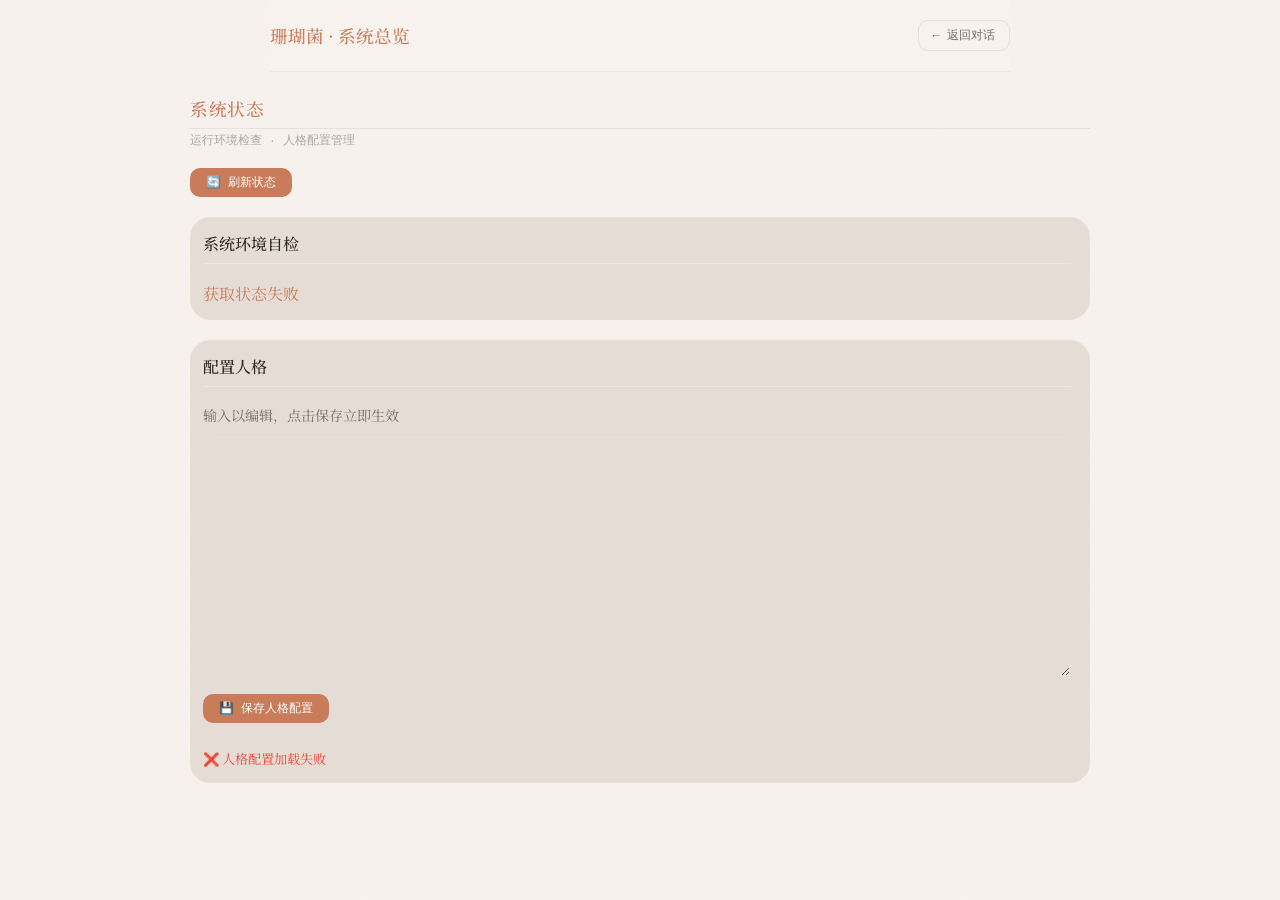
==== commit 1cbd7290: "refactor: 优化代码结构与样式" ====
--- a/static/dashboard.html
+++ b/static/dashboard.html
@@ -118,8 +118,8 @@
         }
 
         .check-icon { margin-right: 12px; }
-        .status-success { color: #2ecc71; }
-        .status-failed { color: #e74c3c; }
+        .status-success { color: var(--dot-local); }
+        .status-failed { color: var(--coral); }
 
         /* ========== 深色按钮加宽 ========== */
         .refresh-btn, .save-persona-btn {
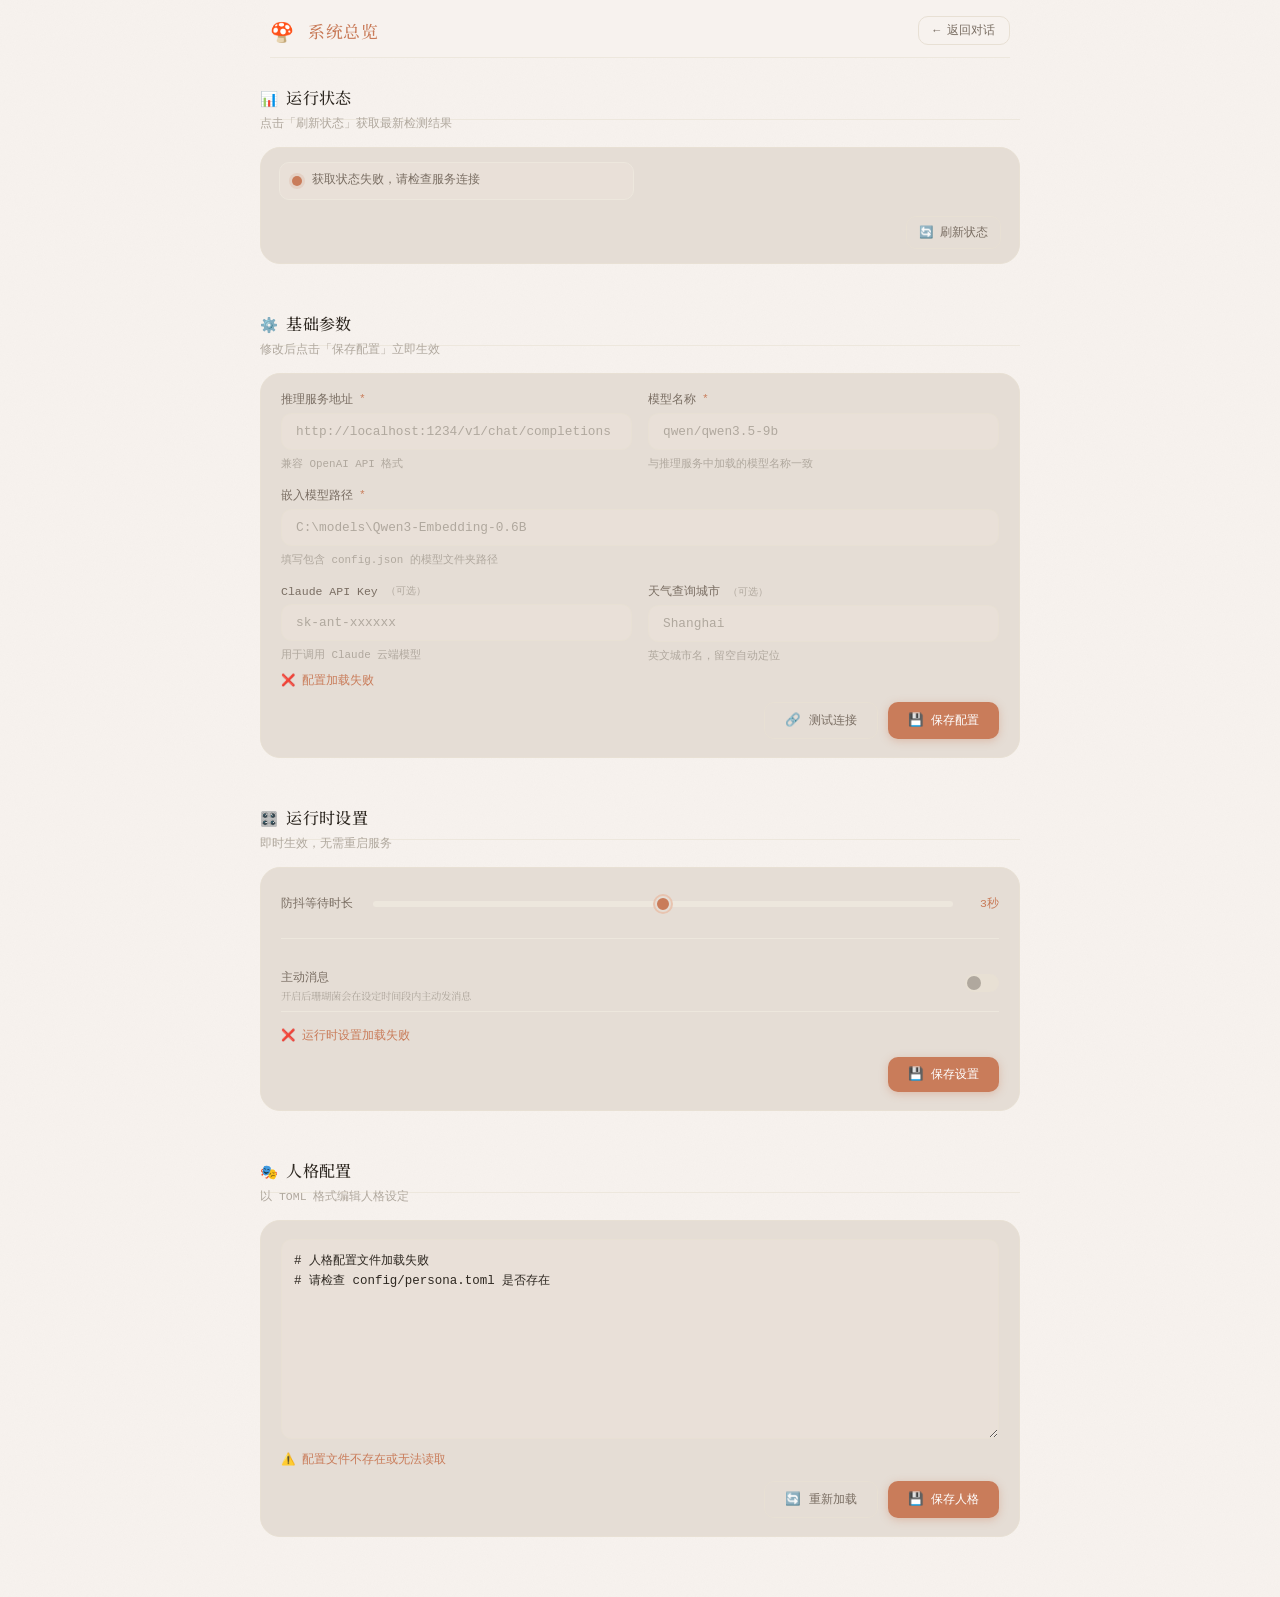
==== commit 0d97458a: "feat: 优化打包模式环境变量与路径处理" ====
--- a/static/dashboard.html
+++ b/static/dashboard.html
@@ -2,41 +2,97 @@
 <html lang="zh-CN">
 <head>
     <meta charset="UTF-8">
-    <title>系统总览</title>
+    <meta name="viewport" content="width=device-width, initial-scale=1.0">
+    <title>珊瑚菌 · 系统总览</title>
+
+    <!--
+        字体加载：Noto Serif SC（300/400/500 三个字重）
+        · preconnect：提前与 Google Fonts 建立连接，减少 DNS + TCP 延迟
+        · 如需离线使用，将字体文件下载到 static/fonts/ 并在 variables.css 中改为本地引用
+    -->
     <link rel="preconnect" href="https://fonts.googleapis.com">
     <link href="https://fonts.googleapis.com/css2?family=Noto+Serif+SC:wght@300;400;500&display=swap" rel="stylesheet">
+
+    <!--
+        CSS 加载顺序（有依赖关系，顺序不可调换）：
+        1. variables.css  — CSS 变量定义，其余文件通过 var() 引用
+        2. layout.css     — 页面整体结构（依赖变量）
+        3. components.css  — 各 UI 组件（依赖变量）
+        4. animations.css  — 动画帧定义（依赖组件类名）
+    -->
     <link rel="stylesheet" href="/static/css/variables.css">
     <link rel="stylesheet" href="/static/css/layout.css">
     <link rel="stylesheet" href="/static/css/components.css">
+    <link rel="stylesheet" href="/static/css/animations.css">
 
     <style>
-        body {
-            padding: 0 20px;
-            font-family: var(--font-body);
-        }
-
-        /* ========== 顶部导航  ========== */
-        header {
+        /* ═══════════════════════════════════════════════════════════════════════
+           dashboard.html 页面专属样式
+
+           设计原则：
+           · 完全复用项目 CSS 变量和组件样式，保持珊瑚菌产品线视觉统一
+           · 暗色模式通过 CSS 变量自动适配（[data-theme="dark"]）
+           · 响应式布局适配桌面端与移动端
+           ═══════════════════════════════════════════════════════════════════════ */
+
+
+        /* ─────────────────────────────────────────────────────────────────────
+           页面主体容器
+           ───────────────────────────────────────────────────────────────────── */
+
+        .page-container {
+            width: 100%;
+            max-width: 760px;
+            margin: 0 auto;
+            padding: 0 0 40px;
+        }
+
+
+        /* ─────────────────────────────────────────────────────────────────────
+           顶部导航栏
+           复用 components.css 中的 header 样式，仅做局部微调
+           ───────────────────────────────────────────────────────────────────── */
+
+        .dash-header {
+            width: 100%;
+            padding: 16px 0 12px;
+            display: flex;
+            align-items: center;
+            gap: 10px;
+            border-bottom: 1px solid var(--border-light);
             position: sticky;
             top: 0;
+            background-color: var(--bg);
+            backdrop-filter: blur(10px);
+            -webkit-backdrop-filter: blur(10px);
             z-index: 10;
-            background: var(--bg);
-            padding: 20px 0;
-            border-bottom: 1px solid var(--border-light);
-            display: flex;
-            align-items: center;
-            justify-content: space-between;
-        }
-        .header-title {
+            transition: all var(--transition-slow);
+        }
+
+        /* 暗色主题适配 */
+        :root[data-theme="dark"] .dash-header {
+            background-color: #1c1917;
+        }
+
+        /* 项目图标 */
+        .dash-icon {
+            font-size: 1.2rem;
+            margin-right: 4px;
+        }
+
+        /* 页面标题 */
+        .dash-title {
             font-family: var(--font-title);
-            font-size: 1.1rem;
+            font-size: 1.05rem;
             font-weight: 500;
             color: var(--coral);
-        }
-
-        /* ========== 返回对话按钮========== */
-        .nav-back {
-            font-size: .75rem;
+            letter-spacing: .04em;
+            flex: 1;
+        }
+
+        /* 返回对话按钮 */
+        .dash-back-btn {
+            font-size: .72rem;
             font-family: var(--font-mono);
             color: var(--text-mid);
             text-decoration: none;
@@ -44,221 +100,1303 @@
             border: 1px solid var(--border);
             border-radius: var(--radius-sm);
             transition: color var(--transition-normal), border-color var(--transition-normal);
-            display: inline-block;
-        }
-        .nav-back:hover {
+            display: inline-flex;
+            align-items: center;
+            gap: 4px;
+        }
+
+        .dash-back-btn:hover {
             color: var(--coral);
             border-color: var(--coral-light);
         }
 
-        /* ========== 页面主体 ========== */
-        .page-body {
-            width: 100%;
-            max-width: 900px;
-            margin: 0 auto;
-            padding: 24px 0 40px;
-        }
-
-        /* ========== 标题 + 底部分割线 ========== */
-        .page-title {
+
+        /* ─────────────────────────────────────────────────────────────────────
+           页面内容区
+           ───────────────────────────────────────────────────────────────────── */
+
+        .dash-content {
+            padding-top: 28px;
+        }
+
+
+        /* ─────────────────────────────────────────────────────────────────────
+           内容区块标题
+           ───────────────────────────────────────────────────────────────────── */
+
+        .section-title {
             font-family: var(--font-title);
-            font-size: 1.1rem;
+            font-size: 1rem;
             font-weight: 500;
-            color: var(--coral);
-            letter-spacing: .04em;
+            color: var(--text);
+            letter-spacing: .02em;
             margin-bottom: 4px;
-            position: relative;
-            padding-bottom: 8px;
-        }
-        .page-title::after {
-            content: '';
-            position: absolute;
-            left: 0;
-            bottom: 0;
-            width: 100%;
-            height: 1px;
-            background-color: var(--border);
-        }
-        .page-subtitle {
+            padding-bottom: 10px;
+            border-bottom: 1px solid var(--border-light);
+            display: flex;
+            align-items: center;
+            gap: 8px;
+        }
+
+        .section-title-icon {
+            font-size: .9rem;
+        }
+
+        .section-subtitle {
             font-size: .72rem;
             color: var(--text-dim);
             font-family: var(--font-mono);
-            margin-bottom: 20px;
-        }
-
-        /* ========== 灰色卡片 ========== */
-        .main-card, .persona-card {
+            margin-bottom: 16px;
+            margin-top: -8px;
+        }
+
+
+        /* ─────────────────────────────────────────────────────────────────────
+           卡片容器
+           复用 components.css 中的 .card 类样式，同时保留局部微调能力
+           ───────────────────────────────────────────────────────────────────── */
+
+        .dash-card {
             background: var(--surface);
             border: 1px solid var(--border);
             border-radius: var(--radius);
+            padding: 18px 20px;
+            margin-bottom: 20px;
+            transition:
+                background var(--transition-slow),
+                border-color var(--transition-slow);
+        }
+
+        /* 卡片内部区块（不含标题的紧凑卡片） */
+        .dash-card--compact {
             padding: 14px 18px;
-            margin-bottom: 20px;
-            padding-left: 12px; /* 左边对齐 */
-        }
-
-        .card-section-title {
-            font-size: 1rem;
-            color: var(--text);
-            font-weight: 500;
-            margin: 0 0 18px 0;
-            padding-bottom: 8px;
-            border-bottom: 1px solid var(--border-light);
-        }
-
-        /* ========== 自检条目之间增加分割线 ========== */
-        .check-item {
+        }
+
+        /* 卡片悬停效果 */
+        .dash-card:hover {
+            border-color: var(--coral-light);
+        }
+
+
+        /* ─────────────────────────────────────────────────────────────────────
+           状态概览网格
+           ───────────────────────────────────────────────────────────────────── */
+
+        .status-grid {
+            display: grid;
+            grid-template-columns: repeat(auto-fill, minmax(140px, 1fr));
+            gap: 12px;
+        }
+
+        .status-item {
             display: flex;
             align-items: center;
-            padding: 12px 0;
-            font-size: 0.95rem;
+            gap: 10px;
+            padding: 10px 12px;
+            background: var(--surface-alt);
+            border: 1px solid var(--border-light);
+            border-radius: var(--radius-sm);
+            transition:
+                background var(--transition-slow),
+                border-color var(--transition-normal);
+        }
+
+        .status-item:hover {
+            border-color: var(--coral-light);
+        }
+
+        /* 状态指示点 */
+        .status-dot {
+            width: 10px;
+            height: 10px;
+            border-radius: 50%;
+            flex-shrink: 0;
+            transition: background var(--transition-normal);
+        }
+
+        .status-dot--ok {
+            background: var(--dot-local);
+            box-shadow: 0 0 0 3px rgba(124, 173, 124, 0.15);
+        }
+
+        .status-dot--fail {
+            background: var(--coral);
+            box-shadow: 0 0 0 3px rgba(201, 124, 90, 0.15);
+        }
+
+        .status-dot--loading {
+            background: var(--text-dim);
+            animation: pulse 1.5s ease-in-out infinite;
+        }
+
+        .status-label {
+            font-size: .75rem;
+            color: var(--text-mid);
+            font-family: var(--font-mono);
+            line-height: 1.3;
+        }
+
+
+        /* ─────────────────────────────────────────────────────────────────────
+           表单字段
+           复用 setup.html 中的表单设计风格
+           ───────────────────────────────────────────────────────────────────── */
+
+        .form-grid {
+            display: grid;
+            grid-template-columns: repeat(2, 1fr);
+            gap: 16px;
+        }
+
+        /* 单列全宽字段 */
+        .form-grid--full {
+            grid-template-columns: 1fr;
+        }
+
+        .form-field {
+            display: flex;
+            flex-direction: column;
+            gap: 6px;
+        }
+
+        .form-label {
+            font-size: .72rem;
+            font-family: var(--font-mono);
+            color: var(--text-mid);
+            display: flex;
+            align-items: center;
+            gap: 6px;
+        }
+
+        .form-label .required {
+            color: var(--coral);
+            font-size: .7rem;
+        }
+
+        .form-label .optional {
+            color: var(--text-dim);
+            font-size: .65rem;
+            margin-left: 2px;
+        }
+
+        .form-input {
+            padding: 10px 14px;
+            background: var(--surface-alt);
+            border: 1px solid var(--border);
+            border-radius: var(--radius-sm);
+            color: var(--text);
+            font-family: var(--font-mono);
+            font-size: .8rem;
+            outline: none;
+            transition:
+                border-color var(--transition-normal),
+                box-shadow var(--transition-normal);
+        }
+
+        .form-input:focus {
+            border-color: var(--coral-light);
+            box-shadow: 0 0 0 3px rgba(201, 124, 90, 0.08);
+        }
+
+        .form-input::placeholder {
+            color: var(--text-dim);
+        }
+
+        .form-input--valid {
+            border-color: #7cad7c;
+        }
+
+        .form-input--invalid {
+            border-color: var(--coral);
+        }
+
+        .form-hint {
+            font-size: .68rem;
+            color: var(--text-dim);
+            font-family: var(--font-mono);
+            line-height: 1.5;
+        }
+
+        /* 路径输入行（带浏览按钮） */
+        .form-path-row {
+            display: flex;
+            gap: 8px;
+        }
+
+        .form-path-row .form-input {
+            flex: 1;
+        }
+
+        .form-path-btn {
+            padding: 0 14px;
+            background: var(--surface-alt);
+            border: 1px solid var(--border);
+            border-radius: var(--radius-sm);
+            color: var(--text-mid);
+            font-size: .72rem;
+            font-family: var(--font-mono);
+            cursor: pointer;
+            white-space: nowrap;
+            flex-shrink: 0;
+            transition: all var(--transition-normal);
+        }
+
+        .form-path-btn:hover {
+            border-color: var(--coral-light);
+            color: var(--coral);
+        }
+
+
+        /* ─────────────────────────────────────────────────────────────────────
+           滑块控件组
+           复用 components.css 中的设置面板滑块样式
+           ───────────────────────────────────────────────────────────────────── */
+
+        .slider-row {
+            display: flex;
+            align-items: center;
+            justify-content: space-between;
+            gap: 12px;
+            min-height: 36px;
+            margin-bottom: 12px;
+        }
+
+        .slider-row:last-child {
+            margin-bottom: 0;
+        }
+
+        .slider-label {
+            font-size: .75rem;
+            color: var(--text-mid);
+            font-family: var(--font-mono);
+            flex-shrink: 0;
+            min-width: 80px;
+        }
+
+        .slider-control {
+            display: flex;
+            align-items: center;
+            gap: 10px;
+            flex: 1;
+        }
+
+        .slider-control input[type="range"] {
+            flex: 1;
+            height: 6px;
+            border-radius: 3px;
+            background: var(--border-light);
+            outline: none;
+            appearance: none;
+            cursor: pointer;
+        }
+
+        .slider-control input[type="range"]::-webkit-slider-thumb {
+            appearance: none;
+            height: 16px;
+            width: 16px;
+            border-radius: 50%;
+            background: var(--coral);
+            cursor: pointer;
+            border: 2px solid var(--surface);
+            box-shadow: 0 0 0 2px var(--coral-light);
+            transition: transform var(--transition-fast);
+        }
+
+        .slider-control input[type="range"]::-webkit-slider-thumb:hover {
+            transform: scale(1.1);
+        }
+
+        .slider-value {
+            font-size: .72rem;
+            font-family: var(--font-mono);
+            color: var(--coral);
+            min-width: 36px;
+            text-align: right;
+            flex-shrink: 0;
+        }
+
+
+        /* ─────────────────────────────────────────────────────────────────────
+           Toggle 开关
+           复用 components.css 中的 toggle 样式
+           ───────────────────────────────────────────────────────────────────── */
+
+        .toggle-row {
+            display: flex;
+            align-items: center;
+            justify-content: space-between;
+            gap: 12px;
+            min-height: 40px;
+            margin-bottom: 16px;
+            padding: 8px 0;
             border-bottom: 1px solid var(--border-light);
         }
-        .check-item:last-child {
-            border-bottom: none; /* 最后一条去掉线 */
-        }
-
-        .check-icon { margin-right: 12px; }
-        .status-success { color: var(--dot-local); }
-        .status-failed { color: var(--coral); }
-
-        /* ========== 深色按钮加宽 ========== */
-        .refresh-btn, .save-persona-btn {
-            padding: 6px 16px; /* 加宽 */
-            border-radius: var(--radius-sm);
-            border: none;
-            background: var(--coral);
-            color: #fff;
-            cursor: pointer;
-            font-size: 0.75rem;
+
+        .toggle-row:last-child {
+            margin-bottom: 0;
+            border-bottom: none;
+            padding-bottom: 0;
+        }
+
+        .toggle-label {
+            font-size: .75rem;
+            color: var(--text-mid);
             font-family: var(--font-mono);
-            margin-bottom: 20px;
-        }
-
-        .persona-desc {
-            font-size: .88rem;
-            color: var(--text-mid);
-            margin-bottom: 12px;
-        }
-        #persona-toml-editor {
+        }
+
+        .toggle-label-desc {
+            display: block;
+            font-size: .65rem;
+            color: var(--text-dim);
+            margin-top: 2px;
+        }
+
+        /* Toggle 嵌套区域（如时间窗口） */
+        .toggle-detail {
+            margin-top: 12px;
+            padding-left: 16px;
+            border-left: 2px solid var(--border-light);
+        }
+
+
+        /* ─────────────────────────────────────────────────────────────────────
+           TOML 编辑器
+           ───────────────────────────────────────────────────────────────────── */
+
+        .toml-editor {
             width: 100%;
-            min-height: 240px;
+            min-height: 200px;
             padding: 12px;
             border-radius: var(--radius-sm);
             border: 1px solid var(--border);
-            background: var(--surface);
+            background: var(--surface-alt);
             color: var(--text);
             font-family: var(--font-mono);
-            font-size: 0.8rem;
+            font-size: .78rem;
+            line-height: 1.6;
             resize: vertical;
-            margin-bottom: 12px;
-        }
+            outline: none;
+            transition:
+                border-color var(--transition-normal),
+                box-shadow var(--transition-normal);
+        }
+
+        .toml-editor:focus {
+            border-color: var(--coral-light);
+            box-shadow: 0 0 0 3px rgba(201, 124, 90, 0.08);
+        }
+
+
+        /* ─────────────────────────────────────────────────────────────────────
+           操作按钮
+           复用 components.css 中的按钮样式
+           ───────────────────────────────────────────────────────────────────── */
+
+        .btn-row {
+            display: flex;
+            justify-content: flex-end;
+            gap: 10px;
+            margin-top: 14px;
+        }
+
+        .btn {
+            padding: 9px 20px;
+            border-radius: var(--radius-sm);
+            border: none;
+            font-family: var(--font-mono);
+            font-size: .78rem;
+            cursor: pointer;
+            transition: all var(--transition-normal);
+            display: inline-flex;
+            align-items: center;
+            gap: 6px;
+        }
+
+        .btn:active:not(:disabled) {
+            transform: scale(0.97);
+        }
+
+        .btn:disabled {
+            opacity: .4;
+            cursor: not-allowed;
+        }
+
+        /* 主要按钮（珊瑚色） */
+        .btn--primary {
+            background: var(--coral);
+            color: #fff;
+            box-shadow: var(--shadow-btn);
+        }
+
+        .btn--primary:hover:not(:disabled) {
+            background: var(--coral-dim);
+            box-shadow: var(--shadow-btn-hover);
+        }
+
+        /* 次要按钮（边框） */
+        .btn--secondary {
+            background: none;
+            border: 1px solid var(--border);
+            color: var(--text-mid);
+        }
+
+        .btn--secondary:hover:not(:disabled) {
+            border-color: var(--coral-light);
+            color: var(--coral);
+        }
+
+        /* 刷新按钮 */
+        .btn--icon {
+            padding: 8px 12px;
+            font-size: .72rem;
+        }
+
+
+        /* ─────────────────────────────────────────────────────────────────────
+           提示文本
+           ───────────────────────────────────────────────────────────────────── */
 
         .tip-text {
-            font-size: 0.82rem;
-            margin-top: 6px;
-        }
-        .tip-success { color: #2ecc71; }
-        .tip-error { color: #e74c3c; }
+            font-size: .72rem;
+            font-family: var(--font-mono);
+            margin-top: 8px;
+            min-height: 1.2em;
+        }
+
+        .tip-text--success {
+            color: #4f8f4f;
+        }
+
+        .tip-text--error {
+            color: var(--coral);
+        }
+
+        .tip-text--loading {
+            color: var(--text-dim);
+        }
+
+
+        /* ─────────────────────────────────────────────────────────────────────
+           分割线
+           ───────────────────────────────────────────────────────────────────── */
+
+        .divider {
+            height: 1px;
+            background: var(--border-light);
+            margin: 16px 0;
+        }
+
+
+        /* ─────────────────────────────────────────────────────────────────────
+           响应式布局
+           ───────────────────────────────────────────────────────────────────── */
+
+        @media (max-width: 600px) {
+            .form-grid {
+                grid-template-columns: 1fr;
+            }
+
+            .status-grid {
+                grid-template-columns: repeat(2, 1fr);
+            }
+
+            .dash-card {
+                padding: 14px 16px;
+            }
+        }
+
+        @media (max-width: 480px) {
+            .status-grid {
+                grid-template-columns: 1fr;
+            }
+        }
+
+
+        /* ─────────────────────────────────────────────────────────────────────
+           动画定义
+           ───────────────────────────────────────────────────────────────────── */
+
+        @keyframes pulse {
+            0%, 100% { opacity: .4; }
+            50% { opacity: 1; }
+        }
+
+        @keyframes spin {
+            to { transform: rotate(360deg); }
+        }
+
+        .spinner {
+            display: inline-block;
+            width: 12px;
+            height: 12px;
+            border: 2px solid var(--border);
+            border-top-color: var(--coral);
+            border-radius: 50%;
+            animation: spin .7s linear infinite;
+            vertical-align: middle;
+            margin-right: 6px;
+        }
     </style>
 </head>
 
 <body>
-    <!-- ========== 顶部：标题 + 返回按钮 ========== -->
-    <header role="banner">
-        <div class="header-title">珊瑚菌 · 系统总览</div>
-        <div id="controls">
-            <a href="/" class="nav-back">← 返回对话</a>
-        </div>
+    <!-- ═══════════════════════════════════════════════════════════════════════
+         顶部导航栏
+         ═══════════════════════════════════════════════════════════════════════ -->
+    <header class="dash-header">
+        <span class="dash-icon">🍄</span>
+        <div class="dash-title">系统总览</div>
+        <a href="/" class="dash-back-btn">← 返回对话</a>
     </header>
 
-    <div class="page-body">
-        <!-- 标题 + 分割线 -->
-        <div class="page-title">系统状态</div>
-        <div class="page-subtitle">运行环境检查 · 人格配置管理</div>
-
-        <!-- 刷新按钮 -->
-        <button class="refresh-btn" onclick="loadStatus()">🔄 刷新状态</button>
-
-        <!-- 系统自检卡片 -->
-        <div class="main-card">
-            <h3 class="card-section-title">系统环境自检</h3>
-            <div id="check-list"></div>
-        </div>
-
-        <!-- 人格配置 -->
-        <div class="persona-card">
-            <h3 class="card-section-title">配置人格</h3>
-            <p class="persona-desc">输入以编辑，点击保存立即生效</p>
-            <textarea id="persona-toml-editor"></textarea>
-            <button class="save-persona-btn" onclick="savePersonaConfig()">💾 保存人格配置</button>
-            <div id="persona-tip" class="tip-text"></div>
-        </div>
-    </div>
-
+
+    <!-- ═══════════════════════════════════════════════════════════════════════
+         页面主体
+         ═══════════════════════════════════════════════════════════════════════ -->
+    <div class="page-container">
+
+        <!-- ───────────────────────────────────────────────────────────────
+             卡片 1：运行状态概览
+             ─────────────────────────────────────────────────────────────── -->
+        <section class="dash-content">
+            <h2 class="section-title">
+                <span class="section-title-icon">📊</span>
+                运行状态
+            </h2>
+            <p class="section-subtitle">点击「刷新状态」获取最新检测结果</p>
+
+            <div class="dash-card--compact dash-card">
+                <!-- 状态网格 -->
+                <div class="status-grid" id="status-grid">
+                    <!-- 由 JS 动态填充 -->
+                    <div class="status-item">
+                        <div class="status-dot status-dot--loading"></div>
+                        <div class="status-label">加载中…</div>
+                    </div>
+                </div>
+
+                <!-- 刷新按钮 -->
+                <div class="btn-row" style="margin-top: 16px;">
+                    <button class="btn btn--secondary btn--icon" id="btn-refresh-status" onclick="loadStatus()">
+                        🔄 刷新状态
+                    </button>
+                </div>
+            </div>
+        </section>
+
+
+        <!-- ───────────────────────────────────────────────────────────────
+             卡片 2：基础参数配置
+             ─────────────────────────────────────────────────────────────── -->
+        <section class="dash-content">
+            <h2 class="section-title">
+                <span class="section-title-icon">⚙️</span>
+                基础参数
+            </h2>
+            <p class="section-subtitle">修改后点击「保存配置」立即生效</p>
+
+            <div class="dash-card">
+                <div class="form-grid">
+                    <!-- 推理服务地址 -->
+                    <div class="form-field">
+                        <label class="form-label">
+                            推理服务地址 <span class="required">*</span>
+                        </label>
+                        <input
+                            class="form-input"
+                            id="cfg-LOCAL_API_URL"
+                            type="text"
+                            placeholder="http://localhost:1234/v1/chat/completions"
+                        >
+                        <div class="form-hint">兼容 OpenAI API 格式</div>
+                    </div>
+
+                    <!-- 模型名称 -->
+                    <div class="form-field">
+                        <label class="form-label">
+                            模型名称 <span class="required">*</span>
+                        </label>
+                        <input
+                            class="form-input"
+                            id="cfg-LOCAL_MODEL_NAME"
+                            type="text"
+                            placeholder="qwen/qwen3.5-9b"
+                        >
+                        <div class="form-hint">与推理服务中加载的模型名称一致</div>
+                    </div>
+
+                    <!-- 嵌入模型路径 -->
+                    <div class="form-field" style="grid-column: span 2;">
+                        <label class="form-label">
+                            嵌入模型路径 <span class="required">*</span>
+                        </label>
+                        <input
+                            class="form-input"
+                            id="cfg-EMBEDDING_MODEL"
+                            type="text"
+                            placeholder="C:\models\Qwen3-Embedding-0.6B"
+                        >
+                        <div class="form-hint">填写包含 config.json 的模型文件夹路径</div>
+                    </div>
+
+                    <!-- Claude API Key -->
+                    <div class="form-field">
+                        <label class="form-label">
+                            Claude API Key <span class="optional">（可选）</span>
+                        </label>
+                        <input
+                            class="form-input"
+                            id="cfg-ANTHROPIC_API_KEY"
+                            type="password"
+                            placeholder="sk-ant-xxxxxx"
+                        >
+                        <div class="form-hint">用于调用 Claude 云端模型</div>
+                    </div>
+
+                    <!-- 天气城市 -->
+                    <div class="form-field">
+                        <label class="form-label">
+                            天气查询城市 <span class="optional">（可选）</span>
+                        </label>
+                        <input
+                            class="form-input"
+                            id="cfg-WEATHER_CITY"
+                            type="text"
+                            placeholder="Shanghai"
+                        >
+                        <div class="form-hint">英文城市名，留空自动定位</div>
+                    </div>
+                </div>
+
+                <!-- 提示信息 -->
+                <div class="tip-text" id="cfg-tip"></div>
+
+                <!-- 保存按钮 -->
+                <div class="btn-row">
+                    <button class="btn btn--secondary" id="btn-test-connection" onclick="testConnection()">
+                        🔗 测试连接
+                    </button>
+                    <button class="btn btn--primary" id="btn-save-config" onclick="saveConfig()">
+                        💾 保存配置
+                    </button>
+                </div>
+            </div>
+        </section>
+
+
+        <!-- ───────────────────────────────────────────────────────────────
+             卡片 3：运行时设置
+             ─────────────────────────────────────────────────────────────── -->
+        <section class="dash-content">
+            <h2 class="section-title">
+                <span class="section-title-icon">🎛️</span>
+                运行时设置
+            </h2>
+            <p class="section-subtitle">即时生效，无需重启服务</p>
+
+            <div class="dash-card">
+                <!-- 防抖等待时长 -->
+                <div class="slider-row">
+                    <span class="slider-label">防抖等待时长</span>
+                    <div class="slider-control">
+                        <input
+                            type="range"
+                            id="set-debounce"
+                            min="1"
+                            max="10"
+                            step="0.5"
+                            oninput="updateSliderValue('set-debounce', 'set-debounce-value', '秒')"
+                        >
+                        <span class="slider-value" id="set-debounce-value">3秒</span>
+                    </div>
+                </div>
+
+                <div class="divider"></div>
+
+                <!-- 主动消息开关 -->
+                <div class="toggle-row">
+                    <div>
+                        <span class="toggle-label">主动消息</span>
+                        <span class="toggle-label-desc">开启后珊瑚菌会在设定时间段内主动发消息</span>
+                    </div>
+                    <label class="toggle-wrap">
+                        <input
+                            type="checkbox"
+                            id="set-push-enabled"
+                            class="toggle-input"
+                            onchange="togglePushDetail()"
+                        >
+                        <div class="toggle-track"></div>
+                    </label>
+                </div>
+
+                <!-- 主动消息详细设置（默认隐藏） -->
+                <div class="toggle-detail" id="push-detail" style="display: none;">
+                    <!-- 开始时间 -->
+                    <div class="slider-row">
+                        <span class="slider-label">开始时间</span>
+                        <div class="slider-control">
+                            <input
+                                type="range"
+                                id="set-push-start"
+                                min="0"
+                                max="23"
+                                step="1"
+                                oninput="updateSliderValue('set-push-start', 'set-push-start-value', ':00')"
+                            >
+                            <span class="slider-value" id="set-push-start-value">8:00</span>
+                        </div>
+                    </div>
+
+                    <!-- 结束时间 -->
+                    <div class="slider-row">
+                        <span class="slider-label">结束时间</span>
+                        <div class="slider-control">
+                            <input
+                                type="range"
+                                id="set-push-end"
+                                min="1"
+                                max="24"
+                                step="1"
+                                oninput="updateSliderValue('set-push-end', 'set-push-end-value', ':00')"
+                            >
+                            <span class="slider-value" id="set-push-end-value">24:00</span>
+                        </div>
+                    </div>
+
+                    <!-- 每日上限 -->
+                    <div class="slider-row">
+                        <span class="slider-label">每日上限</span>
+                        <div class="slider-control">
+                            <input
+                                type="range"
+                                id="set-push-limit"
+                                min="1"
+                                max="10"
+                                step="1"
+                                oninput="updateSliderValue('set-push-limit', 'set-push-limit-value', '条')"
+                            >
+                            <span class="slider-value" id="set-push-limit-value">4条</span>
+                        </div>
+                    </div>
+                </div>
+
+                <!-- 提示信息 -->
+                <div class="tip-text" id="set-tip"></div>
+
+                <!-- 保存按钮 -->
+                <div class="btn-row">
+                    <button class="btn btn--primary" id="btn-save-settings" onclick="saveSettings()">
+                        💾 保存设置
+                    </button>
+                </div>
+            </div>
+        </section>
+
+
+        <!-- ───────────────────────────────────────────────────────────────
+             卡片 4：人格配置
+             ─────────────────────────────────────────────────────────────── -->
+        <section class="dash-content">
+            <h2 class="section-title">
+                <span class="section-title-icon">🎭</span>
+                人格配置
+            </h2>
+            <p class="section-subtitle">以 TOML 格式编辑人格设定</p>
+
+            <div class="dash-card">
+                <textarea
+                    class="toml-editor"
+                    id="persona-editor"
+                    placeholder="# 正在加载人格配置…"
+                ></textarea>
+
+                <!-- 提示信息 -->
+                <div class="tip-text" id="persona-tip"></div>
+
+                <!-- 保存按钮 -->
+                <div class="btn-row">
+                    <button class="btn btn--secondary" onclick="loadPersona()">
+                        🔄 重新加载
+                    </button>
+                    <button class="btn btn--primary" onclick="savePersona()">
+                        💾 保存人格
+                    </button>
+                </div>
+            </div>
+        </section>
+
+    </div><!-- /.page-container -->
+
+
+    <!-- ═══════════════════════════════════════════════════════════════════════
+         JavaScript 逻辑
+         ═══════════════════════════════════════════════════════════════════════ -->
     <script>
+        /**
+         * ================================================================
+         * dashboard.html — 系统总览页面逻辑
+         * ================================================================
+         *
+         * 功能模块：
+         *   1. 运行状态加载与刷新
+         *   2. 基础参数配置读取与保存（.env 配置）
+         *   3. 运行时设置读取与保存（数据库设置）
+         *   4. 人格配置读取与保存（persona.toml）
+         *
+         * API 依赖：
+         *   GET  /api/health/check        — 健康检查（状态概览）
+         *   GET  /api/admin/config        — 读取 .env 配置
+         *   POST /api/admin/config       — 保存 .env 配置
+         *   GET  /api/settings            — 读取运行时设置
+         *   POST /api/settings            — 保存运行时设置
+         *   GET  /api/persona/get        — 读取人格配置
+         *   POST /api/persona/save       — 保存人格配置
+         * ================================================================
+         */
+
+
+        // =========================================================================
+        // 状态：运行状态概览
+        // =========================================================================
+
+        /**
+         * 状态检测项定义
+         * key   — API 返回的字段名
+         * label — 界面显示的标签文字
+         */
+        const STATUS_ITEMS = [
+            { key: 'venv',          label: '虚拟环境' },
+            { key: 'env',           label: '.env 配置' },
+            { key: 'embedding',     label: '嵌入模型' },
+            { key: 'local_model',   label: '本地模型服务' },
+            { key: 'database',      label: '数据库' }
+        ];
+
+        /**
+         * 加载并显示系统运行状态
+         *
+         * 调用流程：
+         *   1. 显示加载状态（动画圆点）
+         *   2. 请求 /api/health/check 接口
+         *   3. 遍历 STATUS_ITEMS 渲染状态卡片
+         */
         async function loadStatus() {
-            const list = document.getElementById('check-list');
-            list.innerHTML = '加载中...';
+            const grid = document.getElementById('status-grid');
+            const btn  = document.getElementById('btn-refresh-status');
+
+            // 禁用按钮，显示加载状态
+            btn.disabled = true;
+            btn.innerHTML = '<span class="spinner"></span>检测中…';
+
+            // 渲染加载中的占位符
+            grid.innerHTML = STATUS_ITEMS.map(item => `
+                <div class="status-item">
+                    <div class="status-dot status-dot--loading"></div>
+                    <div class="status-label">${item.label}…</div>
+                </div>
+            `).join('');
+
             try {
-                const res = await fetch('/api/health/check');
+                // 请求健康检查接口
+                const res  = await fetch('/api/health/check');
                 const data = await res.json();
-                list.innerHTML = '';
-                const items = [
-                    { key: 'venv', label: '虚拟环境（venv）' },
-                    { key: 'env', label: '.env 配置文件' },
-                    { key: 'embedding', label: '嵌入模型（Embedding）' },
-                    { key: 'local_model', label: '本地模型服务（127.0.0.1:1234）' },
-                    { key: 'database', label: '数据库（SQLite）' }
-                ];
-                items.forEach(item => {
-                    const ok = data[item.key];
-                    list.innerHTML += `
-                    <div class="check-item">
-                        <span class="check-icon ${ok ? 'status-success' : 'status-failed'}">
-                            ${ok ? '✅' : '❌'}
-                        </span>
-                        <div class="check-text">${item.label}</div>
-                    </div>`;
+
+                // 渲染状态列表
+                grid.innerHTML = STATUS_ITEMS.map(item => {
+                    const ok    = data[item.key];
+                    const dotClass = ok ? 'status-dot--ok' : 'status-dot--fail';
+                    const icon  = ok ? '✓' : '✗';
+                    return `
+                        <div class="status-item">
+                            <div class="status-dot ${dotClass}"></div>
+                            <div class="status-label">${item.label} ${icon}</div>
+                        </div>
+                    `;
+                }).join('');
+
+            } catch (e) {
+                // 网络错误时显示失败状态
+                grid.innerHTML = `
+                    <div class="status-item" style="grid-column: span 2;">
+                        <div class="status-dot status-dot--fail"></div>
+                        <div class="status-label">获取状态失败，请检查服务连接</div>
+                    </div>
+                `;
+            } finally {
+                // 恢复按钮状态
+                btn.disabled = false;
+                btn.innerHTML = '🔄 刷新状态';
+            }
+        }
+
+
+        // =========================================================================
+        // 状态：基础参数配置
+        // =========================================================================
+
+        /**
+         * 页面初始化时加载 .env 配置
+         *
+         * 调用流程：
+         *   1. 请求 /api/admin/config 接口
+         *   2. 将返回的配置值填充到对应的表单字段
+         */
+        async function loadConfig() {
+            try {
+                const res  = await fetch('/api/admin/config');
+                const data = await res.json();
+                const vals = data.values || {};
+
+                // 填充表单字段
+                Object.keys(vals).forEach(key => {
+                    const el = document.getElementById(`cfg-${key}`);
+                    if (el) el.value = vals[key];
                 });
+
             } catch (e) {
-                list.innerHTML = '<div class="status-failed">获取状态失败</div>';
+                showTip('cfg-tip', '❌ 配置加载失败', 'error');
             }
         }
 
-        async function loadPersonaConfig() {
+        /**
+         * 保存基础参数配置
+         *
+         * 调用流程：
+         *   1. 收集所有配置字段的值
+         *   2. 发送 POST /api/admin/config 请求
+         *   3. 根据返回结果显示成功/失败提示
+         */
+        async function saveConfig() {
+            const tip = document.getElementById('cfg-tip');
+            const btn = document.getElementById('btn-save-config');
+
+            // 收集配置值
+            const values = {};
+            const keys = [
+                'LOCAL_API_URL', 'LOCAL_MODEL_NAME', 'EMBEDDING_MODEL',
+                'ANTHROPIC_API_KEY', 'WEATHER_CITY'
+            ];
+
+            keys.forEach(key => {
+                const el = document.getElementById(`cfg-${key}`);
+                if (el && el.value.trim()) {
+                    values[key] = el.value.trim();
+                }
+            });
+
+            if (Object.keys(values).length === 0) {
+                showTip('cfg-tip', '⚠️ 请至少填写一项配置', 'error');
+                return;
+            }
+
+            // 禁用按钮，显示保存中
+            btn.disabled = true;
+            btn.innerHTML = '<span class="spinner"></span>保存中…';
+            showTip('cfg-tip', '保存中…', 'loading');
+
+            try {
+                const res  = await fetch('/api/admin/config', {
+                    method: 'POST',
+                    headers: { 'Content-Type': 'application/json' },
+                    body: JSON.stringify({ values })
+                });
+                const data = await res.json();
+
+                if (data.ok) {
+                    showTip('cfg-tip', '✅ 配置保存成功', 'success');
+                    // 重新加载状态
+                    loadStatus();
+                } else {
+                    showTip('cfg-tip', '❌ 保存失败：' + (data.message || '未知错误'), 'error');
+                }
+
+            } catch (e) {
+                showTip('cfg-tip', '❌ 保存失败：' + e.message, 'error');
+            } finally {
+                btn.disabled = false;
+                btn.innerHTML = '💾 保存配置';
+            }
+        }
+
+        /**
+         * 测试推理服务连接
+         *
+         * 流程：
+         *   1. 先保存当前配置
+         *   2. 请求 /api/admin/status 获取最新状态
+         *   3. 根据 inference_service 项判断连接是否成功
+         */
+        async function testConnection() {
+            const tip = document.getElementById('cfg-tip');
+            const btn = document.getElementById('btn-test-connection');
+
+            // 先保存当前配置
+            btn.disabled = true;
+            btn.innerHTML = '<span class="spinner"></span>测试中…';
+            showTip('cfg-tip', '正在测试连接…', 'loading');
+
+            try {
+                // 收集配置值并保存
+                const values = {};
+                const keys = ['LOCAL_API_URL', 'LOCAL_MODEL_NAME'];
+
+                keys.forEach(key => {
+                    const el = document.getElementById(`cfg-${key}`);
+                    if (el && el.value.trim()) {
+                        values[key] = el.value.trim();
+                    }
+                });
+
+                if (Object.keys(values).length < 2) {
+                    showTip('cfg-tip', '⚠️ 请先填写服务地址和模型名称', 'error');
+                    return;
+                }
+
+                await fetch('/api/admin/config', {
+                    method: 'POST',
+                    headers: { 'Content-Type': 'application/json' },
+                    body: JSON.stringify({ values })
+                });
+
+                // 请求状态检查
+                const res  = await fetch('/api/admin/status');
+                const data = await res.json();
+
+                const svc = data.checks?.inference_service;
+                if (svc?.ok) {
+                    showTip('cfg-tip', '✅ ' + (svc.message || '推理服务连接成功'), 'success');
+                    // 标记输入框为有效
+                    document.getElementById('cfg-LOCAL_API_URL').classList.add('form-input--valid');
+                } else {
+                    showTip('cfg-tip', '❌ ' + (svc?.message || '连接失败'), 'error');
+                    document.getElementById('cfg-LOCAL_API_URL').classList.add('form-input--invalid');
+                }
+
+            } catch (e) {
+                showTip('cfg-tip', '❌ 测试失败：' + e.message, 'error');
+            } finally {
+                btn.disabled = false;
+                btn.innerHTML = '🔗 测试连接';
+            }
+        }
+
+
+        // =========================================================================
+        // 状态：运行时设置
+        // =========================================================================
+
+        /**
+         * 页面初始化时加载运行时设置
+         *
+         * 调用流程：
+         *   1. 请求 /api/settings 接口
+         *   2. 将返回的设置值填充到对应的控件
+         */
+        async function loadSettings() {
+            try {
+                const res  = await fetch('/api/settings');
+                const data = await res.json();
+
+                // 填充表单控件
+                // 防抖等待时长
+                const debounce = data.debounce_seconds || 3;
+                document.getElementById('set-debounce').value = debounce;
+                updateSliderValue('set-debounce', 'set-debounce-value', '秒', debounce);
+
+                // 主动消息开关
+                const pushEnabled = data.push_enabled === 1;
+                document.getElementById('set-push-enabled').checked = pushEnabled;
+
+                // 根据开关状态显示/隐藏详细设置
+                togglePushDetail();
+
+                // 时间窗口
+                const pushStart = data.push_window_start || 8;
+                document.getElementById('set-push-start').value = pushStart;
+                updateSliderValue('set-push-start', 'set-push-start-value', ':00', pushStart);
+
+                const pushEnd = data.push_window_end || 24;
+                document.getElementById('set-push-end').value = pushEnd;
+                updateSliderValue('set-push-end', 'set-push-end-value', ':00', pushEnd);
+
+                // 每日上限
+                const pushLimit = data.push_daily_limit || 4;
+                document.getElementById('set-push-limit').value = pushLimit;
+                updateSliderValue('set-push-limit', 'set-push-limit-value', '条', pushLimit);
+
+            } catch (e) {
+                showTip('set-tip', '❌ 运行时设置加载失败', 'error');
+            }
+        }
+
+        /**
+         * 切换主动消息详细设置的显示/隐藏
+         */
+        function togglePushDetail() {
+            const enabled = document.getElementById('set-push-enabled').checked;
+            const detail  = document.getElementById('push-detail');
+            detail.style.display = enabled ? 'block' : 'none';
+        }
+
+        /**
+         * 保存运行时设置
+         *
+         * 调用流程：
+         *   1. 收集所有设置控件的值
+         *   2. 发送 POST /api/settings 请求
+         *   3. 根据返回结果显示成功/失败提示
+         */
+        async function saveSettings() {
+            const tip = document.getElementById('set-tip');
+            const btn = document.getElementById('btn-save-settings');
+
+            // 禁用按钮，显示保存中
+            btn.disabled = true;
+            btn.innerHTML = '<span class="spinner"></span>保存中…';
+            showTip('set-tip', '保存中…', 'loading');
+
+            try {
+                const res = await fetch('/api/settings', {
+                    method: 'POST',
+                    headers: { 'Content-Type': 'application/json' },
+                    body: JSON.stringify({
+                        debounce_seconds:  parseFloat(document.getElementById('set-debounce').value),
+                        push_enabled:      document.getElementById('set-push-enabled').checked ? 1 : 0,
+                        push_window_start: parseInt(document.getElementById('set-push-start').value),
+                        push_window_end:   parseInt(document.getElementById('set-push-end').value),
+                        push_daily_limit:   parseInt(document.getElementById('set-push-limit').value)
+                    })
+                });
+
+                if (res.ok) {
+                    showTip('set-tip', '✅ 设置保存成功', 'success');
+                } else {
+                    const data = await res.json();
+                    showTip('set-tip', '❌ 保存失败：' + (data.detail || '未知错误'), 'error');
+                }
+
+            } catch (e) {
+                showTip('set-tip', '❌ 保存失败：' + e.message, 'error');
+            } finally {
+                btn.disabled = false;
+                btn.innerHTML = '💾 保存设置';
+            }
+        }
+
+
+        // =========================================================================
+        // 状态：人格配置
+        // =========================================================================
+
+        /**
+         * 加载人格配置文件（persona.toml）
+         */
+        async function loadPersona() {
             const tip = document.getElementById('persona-tip');
+            showTip('persona-tip', '加载中…', 'loading');
+
             try {
                 const res = await fetch('/api/persona/get');
-                if (!res.ok) throw new Error('load failed');
+                if (!res.ok) throw new Error('文件不存在');
                 const txt = await res.text();
-                document.getElementById('persona-toml-editor').value = txt;
-                tip.textContent = '';
+                document.getElementById('persona-editor').value = txt;
+                showTip('persona-tip', '');
             } catch (e) {
-                tip.textContent = '❌ 人格配置加载失败';
-                tip.className = 'tip-text tip-error';
+                document.getElementById('persona-editor').value = '# 人格配置文件加载失败\n# 请检查 config/persona.toml 是否存在';
+                showTip('persona-tip', '⚠️ 配置文件不存在或无法读取', 'error');
             }
         }
 
-        async function savePersonaConfig() {
-            const c = document.getElementById('persona-toml-editor').value;
-            const t = document.getElementById('persona-tip');
-            t.textContent = '保存中...';
+        /**
+         * 保存人格配置文件
+         */
+        async function savePersona() {
+            const tip   = document.getElementById('persona-tip');
+            const btn   = event.target;
+            const content = document.getElementById('persona-editor').value;
+
+            // 禁用按钮
+            btn.disabled = true;
+            btn.innerHTML = '<span class="spinner"></span>保存中…';
+            showTip('persona-tip', '保存中…', 'loading');
+
             try {
-                const r = await fetch('/api/persona/save', {
-                    method: 'POST', headers:{'Content-Type':'text/plain'}, body:c
+                const res = await fetch('/api/persona/save', {
+                    method: 'POST',
+                    headers: { 'Content-Type': 'text/plain' },
+                    body: content
                 });
-                t.textContent = r.ok ? '✅ 保存成功' : '❌ 保存失败';
-                t.className = 'tip-text ' + (r.ok ? 'tip-success' : 'tip-error');
-            } catch(e) {
-                t.textContent = '❌ 保存失败';
-                t.className = 'tip-text tip-error';
+
+                if (res.ok) {
+                    showTip('persona-tip', '✅ 人格配置保存成功', 'success');
+                } else {
+                    showTip('persona-tip', '❌ 保存失败', 'error');
+                }
+
+            } catch (e) {
+                showTip('persona-tip', '❌ 保存失败：' + e.message, 'error');
+            } finally {
+                btn.disabled = false;
+                btn.innerHTML = '💾 保存人格';
             }
         }
 
+
+        // =========================================================================
+        // 工具函数
+        // =========================================================================
+
+        /**
+         * 更新滑块控件的数值显示
+         *
+         * @param {string} inputId  - 滑块 input 元素的 id
+         * @param {string} valueId - 显示数值的 span 元素的 id
+         * @param {string} unit    - 单位后缀（如 '秒'、':00'、'条'）
+         * @param {number} [customValue] - 可选的自定义值，不从 input 读取
+         */
+        function updateSliderValue(inputId, valueId, unit, customValue) {
+            const input = document.getElementById(inputId);
+            const value = customValue !== undefined ? customValue : input.value;
+            document.getElementById(valueId).textContent = value + unit;
+        }
+
+        /**
+         * 显示提示文本
+         *
+         * @param {string} id       - 提示元素的 id
+         * @param {string} message   - 提示文字
+         * @param {string} [type]    - 提示类型：success | error | loading
+         */
+        function showTip(id, message, type) {
+            const el = document.getElementById(id);
+            el.textContent = message;
+            el.className = 'tip-text';
+            if (type) {
+                el.classList.add('tip-text--' + type);
+            }
+        }
+
+
+        // =========================================================================
+        // 页面初始化
+        // =========================================================================
+
+        /**
+         * DOM 加载完成后执行初始化
+         *
+         * 加载顺序：
+         *   1. 运行状态
+         *   2. 基础参数配置
+         *   3. 运行时设置
+         *   4. 人格配置
+         */
         window.addEventListener('DOMContentLoaded', () => {
             loadStatus();
-            loadPersonaConfig();
+            loadConfig();
+            loadSettings();
+            loadPersona();
         });
     </script>
 </body>
-</html>+</html>
--- a/static/css/animations.css
+++ b/static/css/animations.css
@@ -0,0 +1,240 @@
+/* =============================================================================
+   animations.css — 动画与过渡效果
+   -----------------------------------------------------------------------------
+   所有 @keyframes 定义集中在此文件，方便统一调整动画参数。
+
+   包含：
+     · slideInRight — 用户消息从右滑入（微妙幅度）
+     · slideInLeft  — 助手消息从左滑入（微妙幅度）
+     · breathe      — 柔和的呼吸动画（用于状态指示）
+     · blink        — 等待确认状态圆点闪烁
+     · fadeIn       — 淡入动画
+     · spin         — 旋转动画（加载器使用）
+     · slideInUp    — Toast 从底部滑入
+     · pulse-subtle — 极轻微的脉冲（用于强调）
+   ============================================================================= */
+
+
+/* =============================================================================
+   消息气泡进入动画
+   -----------------------------------------------------------------------------
+   用户消息（.msg.user）和助手消息（.msg.assistant）使用不同方向的滑入动画，
+   在视觉上区分"发出"和"收到"两种状态。
+
+   沉稳设计：
+     · 位移幅度降低（8px 而非 16px）
+     · 时长缩短到 180ms
+     · 强调 opacity 渐显，位移为辅
+   ============================================================================= */
+
+/* 用户消息：从右侧柔和滑入 */
+@keyframes slideInRight {
+  from {
+    opacity: 0;
+    transform: translateX(8px);
+  }
+  to {
+    opacity: 1;
+    transform: translateX(0);
+  }
+}
+
+/* 助手消息：从左侧柔和滑入 */
+@keyframes slideInLeft {
+  from {
+    opacity: 0;
+    transform: translateX(-8px);
+  }
+  to {
+    opacity: 1;
+    transform: translateX(0);
+  }
+}
+
+/* 挂载动画到对应消息类型 */
+.msg.user      { animation: slideInRight 180ms ease-out both; }
+.msg.assistant { animation: slideInLeft  180ms ease-out both; }
+
+
+/* =============================================================================
+   打字等待圆点动画
+   -----------------------------------------------------------------------------
+   采用柔和的透明度变化，替代原有的上下跳动。
+   营造"安静的陪伴"感，而非焦虑的等待。
+   ============================================================================= */
+
+@keyframes breathe {
+  0%, 100% {
+    opacity: 0.4;
+    transform: scale(0.85);
+  }
+  50% {
+    opacity: 1;
+    transform: scale(1);
+  }
+}
+
+.typing span {
+  width: 6px;
+  height: 6px;
+  border-radius: 50%;
+  background: var(--coral-light);
+  animation: breathe 1.4s ease-in-out infinite;
+  transition: background var(--transition-slow);
+}
+
+/* 三个点的动画延迟，制造柔和的波浪感 */
+.typing span:nth-child(2) { animation-delay: 0.18s; }
+.typing span:nth-child(3) { animation-delay: 0.36s; }
+
+
+/* =============================================================================
+   等待确认状态圆点闪烁动画
+   -----------------------------------------------------------------------------
+   沉稳设计：1.5s 周期的缓慢闪烁，不刺眼
+   ============================================================================= */
+
+@keyframes blink {
+  0%, 100% { opacity: 1; }
+  50%       { opacity: 0.3; }
+}
+
+
+/* =============================================================================
+   淡入动画
+   用于 Toast、内容渐显等场景
+   ============================================================================= */
+
+@keyframes fadeIn {
+  from { opacity: 0; }
+  to   { opacity: 1; }
+}
+
+@keyframes fadeOut {
+  from { opacity: 1; }
+  to   { opacity: 0; }
+}
+
+
+/* =============================================================================
+   Toast 滑入动画
+   -----------------------------------------------------------------------------
+   从底部柔和滑入，不打断用户
+   ============================================================================= */
+
+@keyframes slideInUp {
+  from {
+    opacity: 0;
+    transform: translateX(-50%) translateY(8px);
+  }
+  to {
+    opacity: 1;
+    transform: translateX(-50%) translateY(0);
+  }
+}
+
+@keyframes slideOutDown {
+  from {
+    opacity: 1;
+    transform: translateX(-50%) translateY(0);
+  }
+  to {
+    opacity: 0;
+    transform: translateX(-50%) translateY(4px);
+  }
+}
+
+
+/* =============================================================================
+   旋转动画
+   用于加载器，保持与整体沉稳风格一致
+   ============================================================================= */
+
+@keyframes spin {
+  from { transform: rotate(0deg); }
+  to   { transform: rotate(360deg); }
+}
+
+
+/* =============================================================================
+   极轻微的脉冲
+   用于状态变化时的微妙强调
+   ============================================================================= */
+
+@keyframes pulse-subtle {
+  0%, 100% {
+    box-shadow: 0 0 0 0 rgba(201, 124, 90, 0);
+  }
+  50% {
+    box-shadow: 0 0 0 4px rgba(201, 124, 90, 0.15);
+  }
+}
+
+
+/* =============================================================================
+   模式切换时的微光效果
+   -----------------------------------------------------------------------------
+   沉稳设计：仅在切换瞬间出现，快速淡出
+   ============================================================================= */
+
+@keyframes mode-glow {
+  0% { box-shadow: 0 0 0 0 rgba(201, 124, 90, 0); }
+  30% { box-shadow: 0 0 12px 3px rgba(201, 124, 90, 0.2); }
+  100% { box-shadow: 0 0 0 0 rgba(201, 124, 90, 0); }
+}
+
+
+/* =============================================================================
+   输入框聚焦时的微光
+   ============================================================================= */
+
+@keyframes focus-glow {
+  0% { box-shadow: 0 0 0 0 rgba(201, 124, 90, 0); }
+  50% { box-shadow: 0 0 0 3px rgba(201, 124, 90, 0.12); }
+  100% { box-shadow: 0 0 0 3px rgba(201, 124, 90, 0.08); }
+}
+
+
+/* =============================================================================
+   用户偏好：减少动效模式
+   -----------------------------------------------------------------------------
+   prefers-reduced-motion: reduce 时，将所有动画压缩到极短，
+   保留动画的功能性但去除位移感。
+   ============================================================================= */
+
+@media (prefers-reduced-motion: reduce) {
+  .msg.user,
+  .msg.assistant {
+    animation-duration: 80ms;
+    animation-name: fadeIn;
+  }
+
+  .typing span {
+    animation-duration: 200ms;
+  }
+
+  @keyframes breathe {
+    0%, 100% { transform: none; opacity: 0.6; }
+    50% { transform: none; opacity: 1; }
+  }
+
+  @keyframes blink {
+    0%, 100% { opacity: 1; }
+    50% { opacity: 0.5; }
+  }
+
+  @keyframes spin {
+    from { transform: rotate(0deg); }
+    to   { transform: rotate(180deg); }
+  }
+
+  @keyframes slideInUp {
+    from { opacity: 0; }
+    to   { opacity: 1; }
+  }
+
+  @keyframes slideOutDown {
+    from { opacity: 1; }
+    to   { opacity: 0; }
+  }
+}
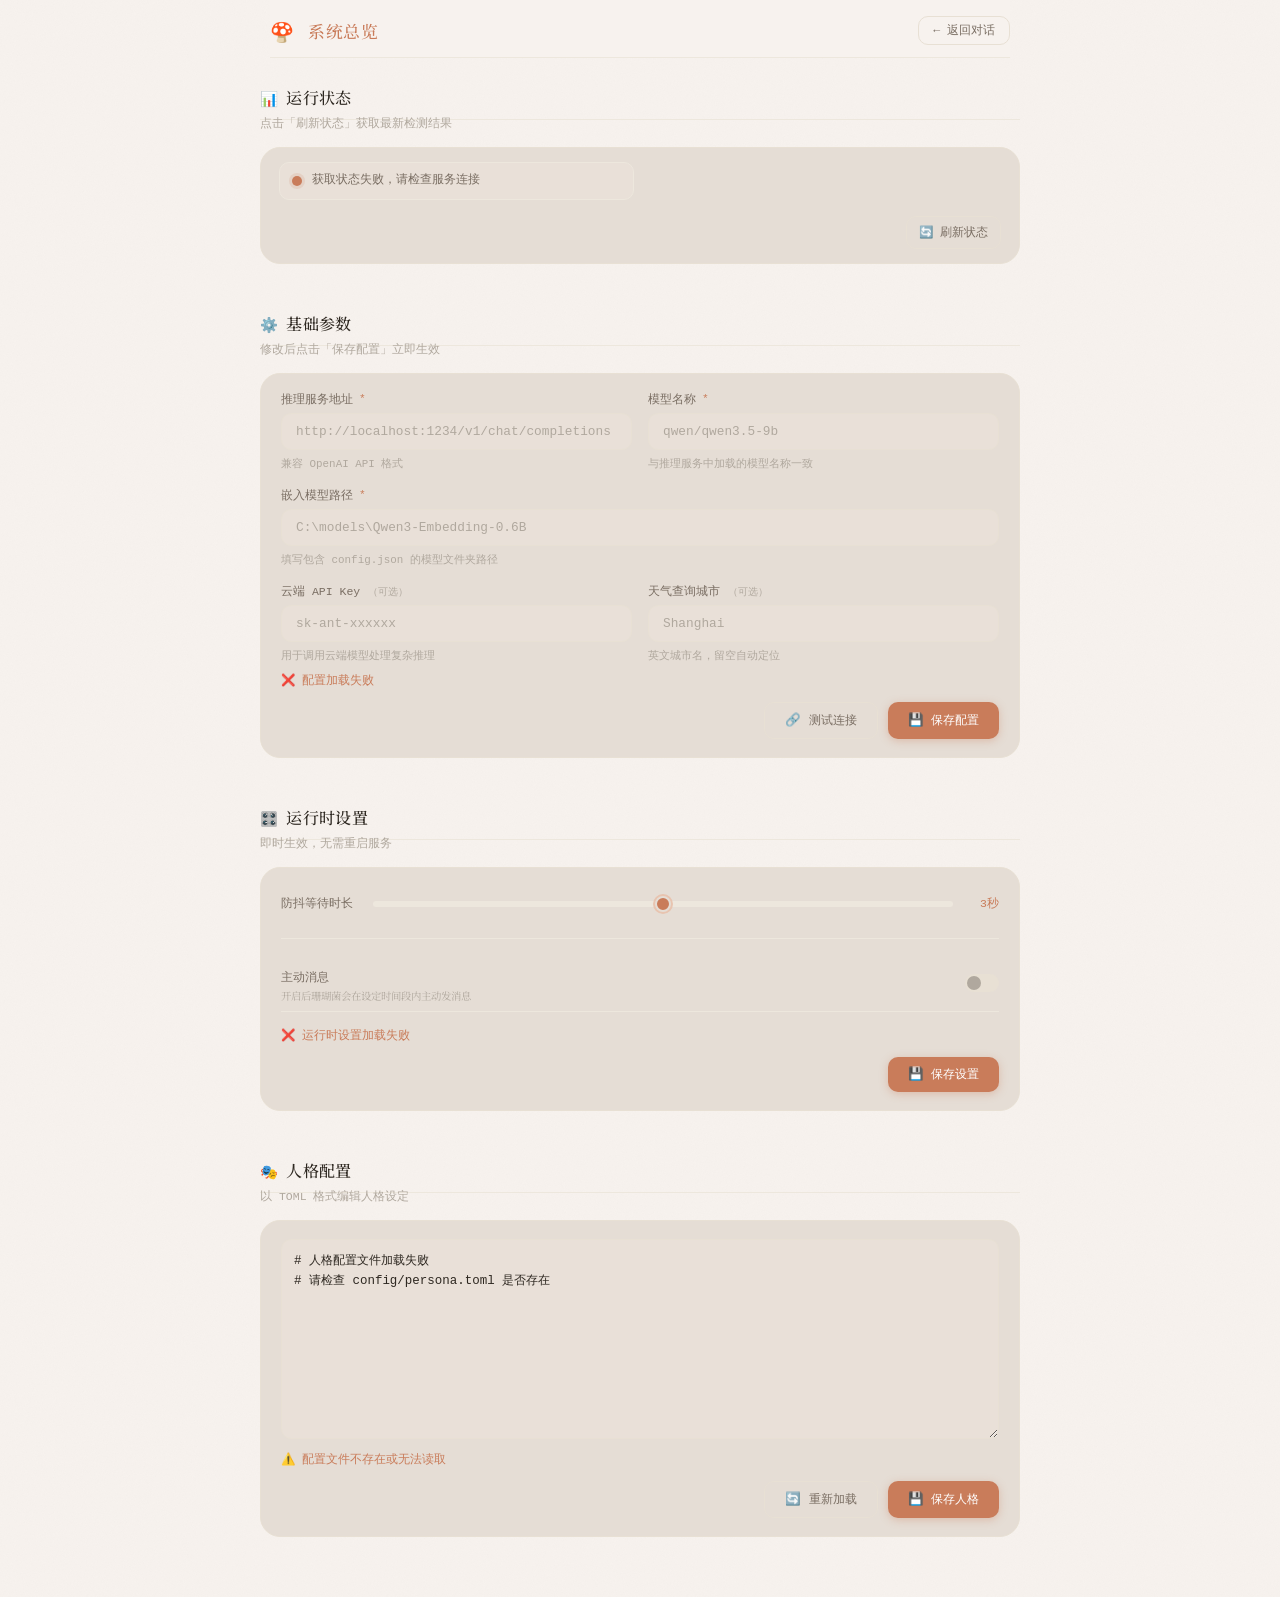
==== commit 639e1a28: "docs: 将 API 配置命名改为通用云端 API" ====
--- a/static/dashboard.html
+++ b/static/dashboard.html
@@ -739,10 +739,10 @@
                         <div class="form-hint">填写包含 config.json 的模型文件夹路径</div>
                     </div>
 
-                    <!-- Claude API Key -->
+                    <!-- 云端 API Key -->
                     <div class="form-field">
                         <label class="form-label">
-                            Claude API Key <span class="optional">（可选）</span>
+                            云端 API Key <span class="optional">（可选）</span>
                         </label>
                         <input
                             class="form-input"
@@ -750,7 +750,7 @@
                             type="password"
                             placeholder="sk-ant-xxxxxx"
                         >
-                        <div class="form-hint">用于调用 Claude 云端模型</div>
+                        <div class="form-hint">用于调用云端模型处理复杂推理</div>
                     </div>
 
                     <!-- 天气城市 -->
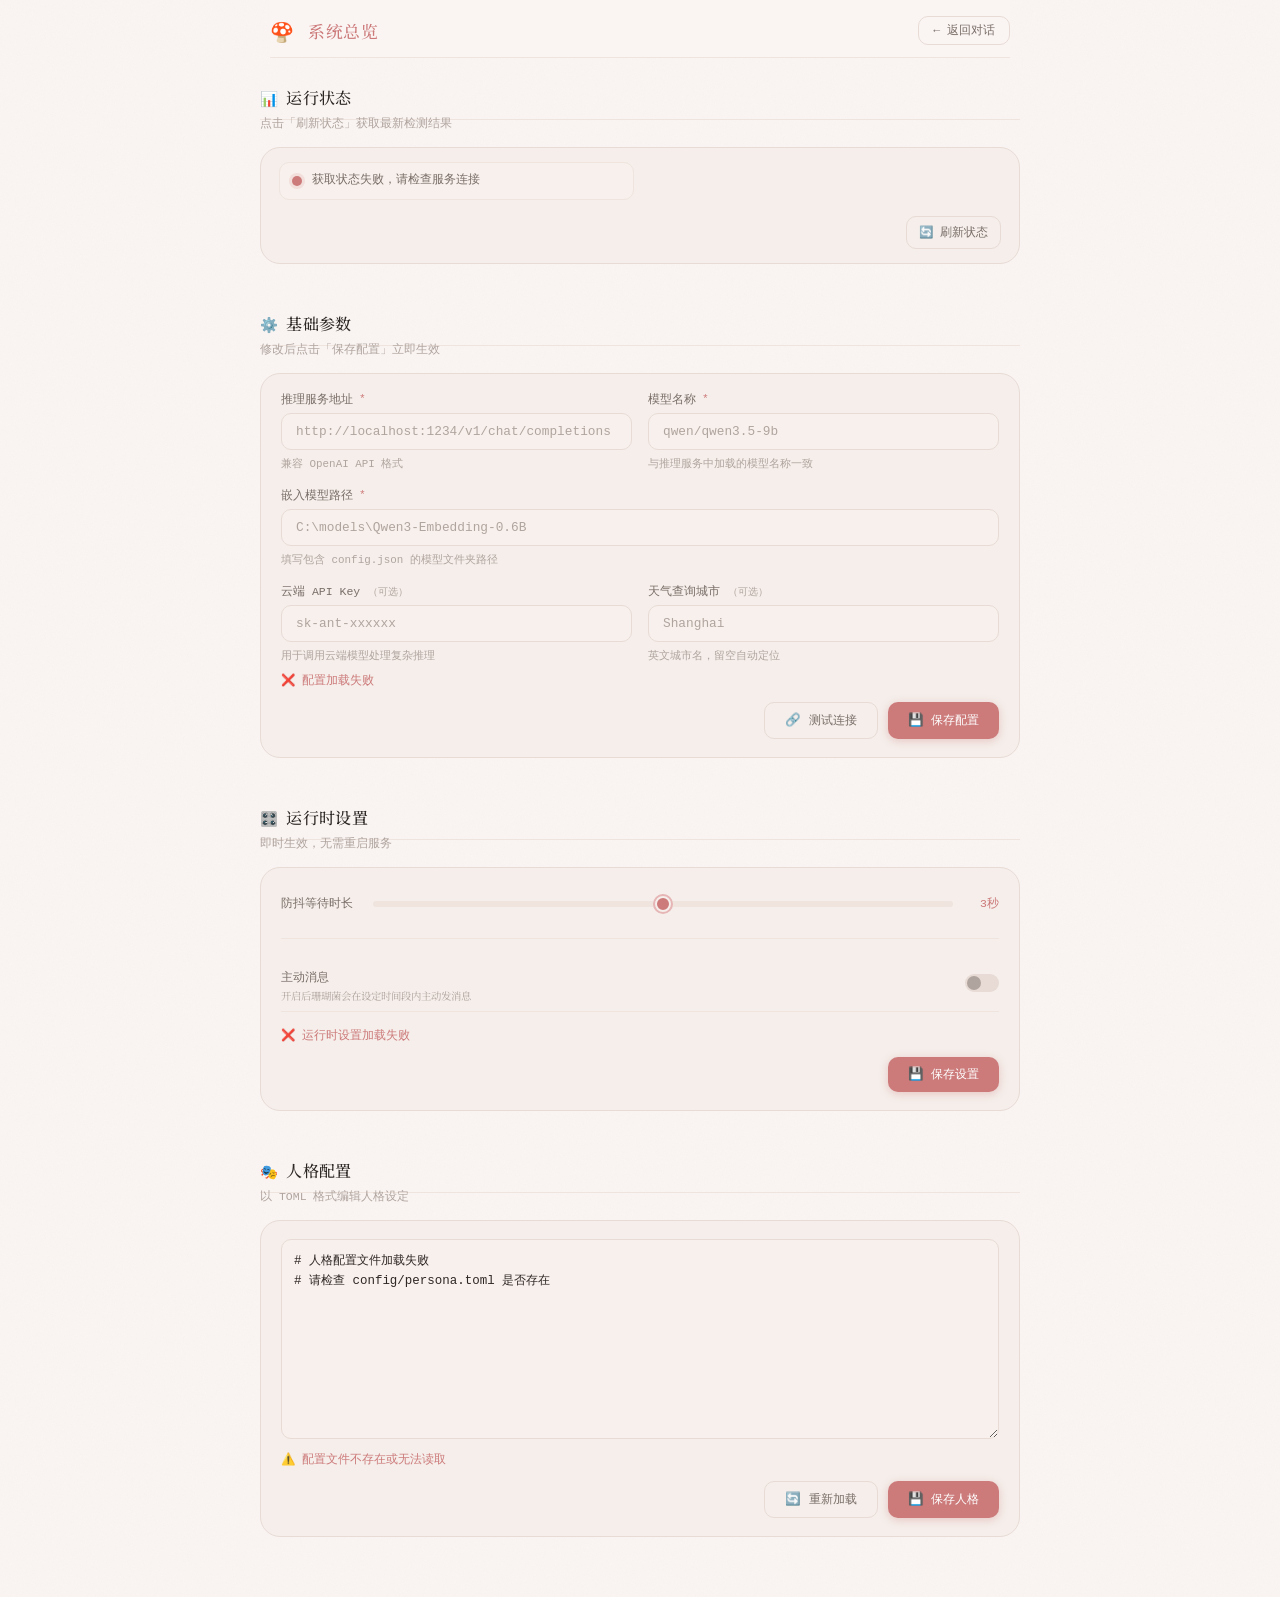
==== commit d593243a: "refactor(style): 使用 CSS 变量统一品牌色管理" ====
--- a/static/dashboard.html
+++ b/static/dashboard.html
@@ -221,7 +221,7 @@
 
         .status-dot--fail {
             background: var(--coral);
-            box-shadow: 0 0 0 3px rgba(201, 124, 90, 0.15);
+            box-shadow: 0 0 0 3px var(--brand-alpha-15);
         }
 
         .status-dot--loading {
@@ -295,7 +295,7 @@
 
         .form-input:focus {
             border-color: var(--coral-light);
-            box-shadow: 0 0 0 3px rgba(201, 124, 90, 0.08);
+            box-shadow: 0 0 0 3px var(--brand-alpha-08);
         }
 
         .form-input::placeholder {
@@ -483,7 +483,7 @@
 
         .toml-editor:focus {
             border-color: var(--coral-light);
-            box-shadow: 0 0 0 3px rgba(201, 124, 90, 0.08);
+            box-shadow: 0 0 0 3px var(--brand-alpha-08);
         }
 
 
--- a/static/css/variables.css
+++ b/static/css/variables.css
@@ -3,6 +3,14 @@
    -----------------------------------------------------------------------------
    所有颜色、字体、圆角、间距等设计 token 集中在此文件管理。
    需要调整视觉风格时，只改这一个文件，其他 CSS 文件自动跟随。
+
+   品牌色 #ffd1cc（浅樱粉）色阶体系：
+     --brand         #ffd1cc  品牌色本体 — 大面积装饰、助手气泡
+     --brand-light   #ffe8e5  极浅 — 微妙高亮
+     --brand-mid     #e6b5b5  中间 — 边框、分割线
+     --brand-dim     #da9a9a  中深 — hover 态背景
+     --brand-deep    #cc7a7a  深色 — 按钮、链接文字
+     --brand-surface #faf2ef  卡片/面板着色背景
 
    主题切换原理：
      默认（亮色）：变量定义在 :root
@@ -12,65 +20,130 @@
 
 :root {
     /* ── 背景层 ── */
-    --bg: #f7f2ee;
-    --surface: #e5ddd5;
-    --surface-alt: #e9e0d8;
-    --assistant-bg: #e9d9d0;
+    --bg:            #faf5f3;
+    --surface:       #f5eeea;
+    --surface-alt:   #f8f0ec;
+    --assistant-bg:  #ffd1cc;   /* 品牌色直接用作助手气泡背景 */
     /* ── 边框 ── */
-    --border: #e8e0d4;
-    --border-light: #ede7dd;
+    --border:        #e8dbd5;
+    --border-light:  #efe4de;
     /* ── 文字 ── */
-    --text: #2d2720;
-    --text-mid: #7a6e63;
-    --text-dim: #b0a89e;
-    /* ── 品牌色：珊瑚橙 ── */
-    --coral: #c97c5a;
-    --coral-light: #e8c4b0;
-    --coral-dim: #d4956f;
+    --text:          #2d2724;
+    --text-mid:      #7a6e68;
+    --text-dim:      #b0a49e;
+
+    /* ═══════════════════════════════════════════════════════════
+       品牌色阶 — 围绕 #ffd1cc 构建
+       ═══════════════════════════════════════════════════════════ */
+    --brand:         #ffd1cc;   /* 品牌色本体 — 大面积装饰、卡片 */
+    --brand-light:   #ffe8e5;   /* 极浅 — 微妙高亮、hover 背景 */
+    --brand-mid:     #e6b5b5;   /* 中间色 — 边框、分割线、focus ring */
+    --brand-dim:     #da9a9a;   /* 中深色 — hover/active 态背景 */
+    --brand-deep:    #cc7a7a;   /* 深色 — 按钮背景、链接文字、品牌强调 */
+    --brand-surface: #faf2ef;   /* 卡片/面板着色背景 */
+
+    /* RGB 分量（供 rgba(var(...), alpha) 使用） */
+    --brand-rgb:      255, 209, 204;
+    --brand-deep-rgb: 204, 122, 122;
+    --brand-dim-rgb:  218, 154, 154;
+
+    /* 品牌色半透明预设（统一管理所有透明度级别） */
+    --brand-alpha-03: rgba(var(--brand-deep-rgb), .03);
+    --brand-alpha-04: rgba(var(--brand-deep-rgb), .04);
+    --brand-alpha-06: rgba(var(--brand-deep-rgb), .06);
+    --brand-alpha-08: rgba(var(--brand-deep-rgb), .08);
+    --brand-alpha-10: rgba(var(--brand-deep-rgb), .10);
+    --brand-alpha-12: rgba(var(--brand-deep-rgb), .12);
+    --brand-alpha-15: rgba(var(--brand-deep-rgb), .15);
+    --brand-alpha-20: rgba(var(--brand-deep-rgb), .20);
+    --brand-alpha-30: rgba(var(--brand-deep-rgb), .30);
+    --brand-alpha-35: rgba(var(--brand-deep-rgb), .35);
+    --brand-alpha-40: rgba(var(--brand-deep-rgb), .40);
+    --brand-alpha-45: rgba(var(--brand-deep-rgb), .45);
+
+    /* ── 兼容旧变量名（映射到新色阶）── */
+    --coral:       var(--brand-deep);
+    --coral-light: var(--brand-mid);
+    --coral-dim:   var(--brand-dim);
+
     /* ── 状态指示点颜色 ── */
-    --dot-local: #7cad7c;
-    --dot-online: #c97c5a;
+    --dot-local:   #7cad7c;
+    --dot-online:  var(--brand-deep);
     --dot-pending: #7fafd4;
+
     /* ── 字体族 ── */
     --font-title: 'Noto Serif SC', Georgia, serif;
-    --font-body: 'Noto Serif SC', Georgia, serif;
-    --font-mono: 'SFMono-Regular', 'Consolas', 'Liberation Mono', monospace;
+    --font-body:  'Noto Serif SC', Georgia, serif;
+    --font-mono:  'SFMono-Regular', 'Consolas', 'Liberation Mono', monospace;
+
     /* ── 圆角 ── */
-    --radius: 20px;
+    --radius:    20px;
     --radius-sm: 10px;
+
     /* ── 阴影 ── */
-    --shadow-bubble: 0 1px 4px rgba(0, 0, 0, .05);
-    --shadow-btn: 0 2px 8px rgba(201, 124, 90, .35);
-    --shadow-btn-hover: 0 3px 12px rgba(201, 124, 90, .45);
+    --shadow-bubble:      0 1px 4px rgba(0, 0, 0, .05);
+    --shadow-btn:         0 2px 8px var(--brand-alpha-35);
+    --shadow-btn-hover:   0 3px 12px var(--brand-alpha-45);
+
     /* ── 过渡 ── */
-    --transition-fast: .15s ease;
+    --transition-fast:   .15s ease;
     --transition-normal: .25s ease;
-    --transition-slow: .4s ease;
+    --transition-slow:   .4s ease;
 }
 
     :root[data-theme="dark"] {
         /* ── 背景层 ── */
-        --bg: #1c1917;
-        --surface: #28231f;
-        --surface-alt: #29332b;
-        --assistant-bg: #382b30;
+        --bg:            #1c1917;
+        --surface:       #28231f;
+        --surface-alt:   #292522;
+        --assistant-bg:  #4a3535;
         /* ── 边框 ── */
-        --border: #3d3530;
-        --border-light: #473e39;
+        --border:        #3d3530;
+        --border-light:  #473e39;
         /* ── 文字 ── */
-        --text: #e8e0d4;
-        --text-mid: #9e9087;
-        --text-dim: #5e5650;
-        /* ── 品牌色 ── */
-        --coral: #d9916e;
-        --coral-light: #6b4535;
-        --coral-dim: #e6a882;
+        --text:          #e8e0d4;
+        --text-mid:      #9e9087;
+        --text-dim:      #5e5650;
+
+        /* ── 品牌色阶（暗色主题适配：加深以保持视觉重量）── */
+        --brand:         #ffd1cc;   /* 品牌色本身在暗色下仍然醒目 */
+        --brand-light:   #3d2020;
+        --brand-mid:     #9a6060;
+        --brand-dim:     #d09090;
+        --brand-deep:    #e8b0b0;
+        --brand-surface: #2d1f1f;
+
+        /* RGB 分量（暗色主题覆盖） */
+        --brand-rgb:      255, 209, 204;
+        --brand-deep-rgb: 232, 176, 176;
+        --brand-dim-rgb:  208, 144, 144;
+
+        /* 半透明预设自动重新计算（因为引用了 --brand-deep-rgb） */
+        --brand-alpha-03: rgba(var(--brand-deep-rgb), .03);
+        --brand-alpha-04: rgba(var(--brand-deep-rgb), .04);
+        --brand-alpha-06: rgba(var(--brand-deep-rgb), .06);
+        --brand-alpha-08: rgba(var(--brand-deep-rgb), .08);
+        --brand-alpha-10: rgba(var(--brand-deep-rgb), .10);
+        --brand-alpha-12: rgba(var(--brand-deep-rgb), .12);
+        --brand-alpha-15: rgba(var(--brand-deep-rgb), .15);
+        --brand-alpha-20: rgba(var(--brand-deep-rgb), .20);
+        --brand-alpha-30: rgba(var(--brand-deep-rgb), .30);
+        --brand-alpha-35: rgba(var(--brand-deep-rgb), .35);
+        --brand-alpha-40: rgba(var(--brand-deep-rgb), .40);
+        --brand-alpha-45: rgba(var(--brand-deep-rgb), .45);
+
+        /* ── 兼容旧变量名 ── */
+        --coral:       var(--brand-deep);
+        --coral-light: #6b4040;
+        --coral-dim:   var(--brand-dim);
+
         /* ── 状态指示点 ── */
-        --dot-local: #8fc48f;
-        --dot-online: #d9916e;
+        --dot-local:   #8fc48f;
+        --dot-online:  var(--brand-deep);
         --dot-pending: #8fc0d8;
+
         /* ── 阴影 ── */
-        --shadow-bubble: 0 1px 6px rgba(0, 0, 0, .25);
-        --shadow-btn: 0 2px 8px rgba(217, 145, 110, .3);
-        --shadow-btn-hover: 0 3px 12px rgba(217, 145, 110, .4);
+        --shadow-bubble:      0 1px 6px rgba(0, 0, 0, .25);
+        --shadow-btn:         0 2px 8px var(--brand-alpha-30);
+        --shadow-btn-hover:   0 3px 12px var(--brand-alpha-40);
     }
--- a/static/css/components.css
+++ b/static/css/components.css
@@ -77,7 +77,7 @@
 #sidebar-toggle:hover {
   border-color: var(--coral-light);
   color: var(--coral);
-  background: rgba(201, 124, 90, .06);
+  background: var(--brand-alpha-06);
 }
 
 #sidebar-toggle:active {
@@ -241,7 +241,7 @@
 #theme-btn:hover {
   border-color: var(--coral-light);
   color: var(--coral);
-  background: rgba(201, 124, 90, .06);
+  background: var(--brand-alpha-06);
 }
 
 #theme-btn:active {
@@ -503,7 +503,7 @@
 
 /* 错误消息气泡样式 */
 .msg.assistant.error .msg-bubble {
-  background: rgba(201, 124, 90, 0.08);
+  background: var(--brand-alpha-08);
   border: 1px solid var(--coral-light);
   border-left: 3px solid var(--coral);
 }
@@ -568,7 +568,7 @@
 
 /* 暗色主题适配 */
 :root[data-theme="dark"] .msg.assistant.error .msg-bubble {
-  background: rgba(217, 145, 110, 0.08);
+  background: var(--brand-alpha-08);
   border-color: var(--coral-dim);
 }
 
@@ -642,7 +642,7 @@
 /* 沉稳设计：聚焦时边框颜色柔和过渡，阴影轻微加深 */
 #user-input:focus {
   border-color: var(--coral-light);
-  box-shadow: 0 0 0 3px rgba(201, 124, 90, 0.08);
+  box-shadow: 0 0 0 3px var(--brand-alpha-08);
 }
 
 /* 聚焦时的微光动画（仅在获得焦点时触发一次） */
@@ -696,7 +696,7 @@
 /* 按压：轻微下沉 + 回弹 */
 #send-btn:active:not(:disabled) {
   transform: scale(0.92);
-  box-shadow: 0 1px 4px rgba(201, 124, 90, 0.4);
+  box-shadow: 0 1px 4px var(--brand-alpha-40);
 }
 
 /* 禁用状态：保持灰度，不突兀 */
@@ -858,7 +858,7 @@
 }
 
 #sidebar-close:hover {
-  background: rgba(201, 124, 90, .06);
+  background: var(--brand-alpha-06);
   color: var(--coral);
 }
 
@@ -895,7 +895,7 @@
 }
 
 .session-item.active {
-  background: rgba(201, 124, 90, 0.08);
+  background: var(--brand-alpha-08);
   position: relative;
 }
 
@@ -988,7 +988,7 @@
 .sidebar-action:hover {
   border-color: var(--coral-light);
   color: var(--coral);
-  background: rgba(201, 124, 90, .06);
+  background: var(--brand-alpha-06);
 }
 
 .sidebar-action:active {
@@ -1105,7 +1105,7 @@
 
 .memory-slider-container:hover {
   border-color: var(--coral-light);
-  background: rgba(201, 124, 90, .03);
+  background: var(--brand-alpha-03);
 }
 
 .memory-slider-label {
@@ -1174,7 +1174,7 @@
   border-radius: 3px;
   background: linear-gradient(90deg,
     rgba(124, 173, 124, 0.2) 0%,
-    rgba(201, 124, 90, 0.35) 35%,
+    var(--brand-alpha-35) 35%,
     rgba(127, 175, 212, 0.45) 70%
   );
   pointer-events: none;
@@ -1215,7 +1215,7 @@
   color: var(--coral);
   letter-spacing: .04em;
   padding: 0 8px;
-  background: rgba(201, 124, 90, 0.08);
+  background: var(--brand-alpha-08);
   border-radius: 8px;
   min-width: 48px;
   text-align: center;
@@ -1248,7 +1248,7 @@
 .memory-preset-btn:hover {
   border-color: var(--coral-light);
   color: var(--coral);
-  background: rgba(201, 124, 90, 0.06);
+  background: var(--brand-alpha-06);
 }
 
 .memory-preset-btn:active {
@@ -1351,7 +1351,7 @@
 }
 
 #settings-close:hover {
-  background: rgba(201, 124, 90, .06);
+  background: var(--brand-alpha-06);
   color: var(--coral);
 }
 
@@ -1521,8 +1521,8 @@
     height: 110px;
     object-fit: contain;
     border-radius: 50%;
-    /* 专属暖杏珊瑚柔和阴影光晕 */
-    box-shadow: 0 6px 20px rgba(201, 124, 90, 0.15);
+    /* 专属樱粉柔和阴影光晕 */
+    box-shadow: 0 6px 20px var(--brand-alpha-15);
     /* 表情切换全局流畅过渡核心 */
     transition: opacity 0.32s ease-in-out, transform 0.32s ease-in-out;
 }
@@ -1558,7 +1558,7 @@
     backdrop-filter: blur(10px);
     -webkit-backdrop-filter: blur(10px);
     border-radius: 18px;
-    box-shadow: 0 8px 24px rgba(201, 124, 90, 0.15);
+    box-shadow: 0 8px 24px var(--brand-alpha-15);
     padding: 14px 16px;
     display: flex;
     align-items: center;
--- a/static/css/animations.css
+++ b/static/css/animations.css
@@ -163,10 +163,10 @@
 
 @keyframes pulse-subtle {
   0%, 100% {
-    box-shadow: 0 0 0 0 rgba(201, 124, 90, 0);
+    box-shadow: 0 0 0 0 rgba(var(--brand-deep-rgb), 0);
   }
   50% {
-    box-shadow: 0 0 0 4px rgba(201, 124, 90, 0.15);
+    box-shadow: 0 0 0 4px var(--brand-alpha-15);
   }
 }
 
@@ -178,9 +178,9 @@
    ============================================================================= */
 
 @keyframes mode-glow {
-  0% { box-shadow: 0 0 0 0 rgba(201, 124, 90, 0); }
-  30% { box-shadow: 0 0 12px 3px rgba(201, 124, 90, 0.2); }
-  100% { box-shadow: 0 0 0 0 rgba(201, 124, 90, 0); }
+  0% { box-shadow: 0 0 0 0 rgba(var(--brand-deep-rgb), 0); }
+  30% { box-shadow: 0 0 12px 3px var(--brand-alpha-20); }
+  100% { box-shadow: 0 0 0 0 rgba(var(--brand-deep-rgb), 0); }
 }
 
 
@@ -189,9 +189,9 @@
    ============================================================================= */
 
 @keyframes focus-glow {
-  0% { box-shadow: 0 0 0 0 rgba(201, 124, 90, 0); }
-  50% { box-shadow: 0 0 0 3px rgba(201, 124, 90, 0.12); }
-  100% { box-shadow: 0 0 0 3px rgba(201, 124, 90, 0.08); }
+  0% { box-shadow: 0 0 0 0 rgba(var(--brand-deep-rgb), 0); }
+  50% { box-shadow: 0 0 0 3px var(--brand-alpha-12); }
+  100% { box-shadow: 0 0 0 3px var(--brand-alpha-08); }
 }
 
 
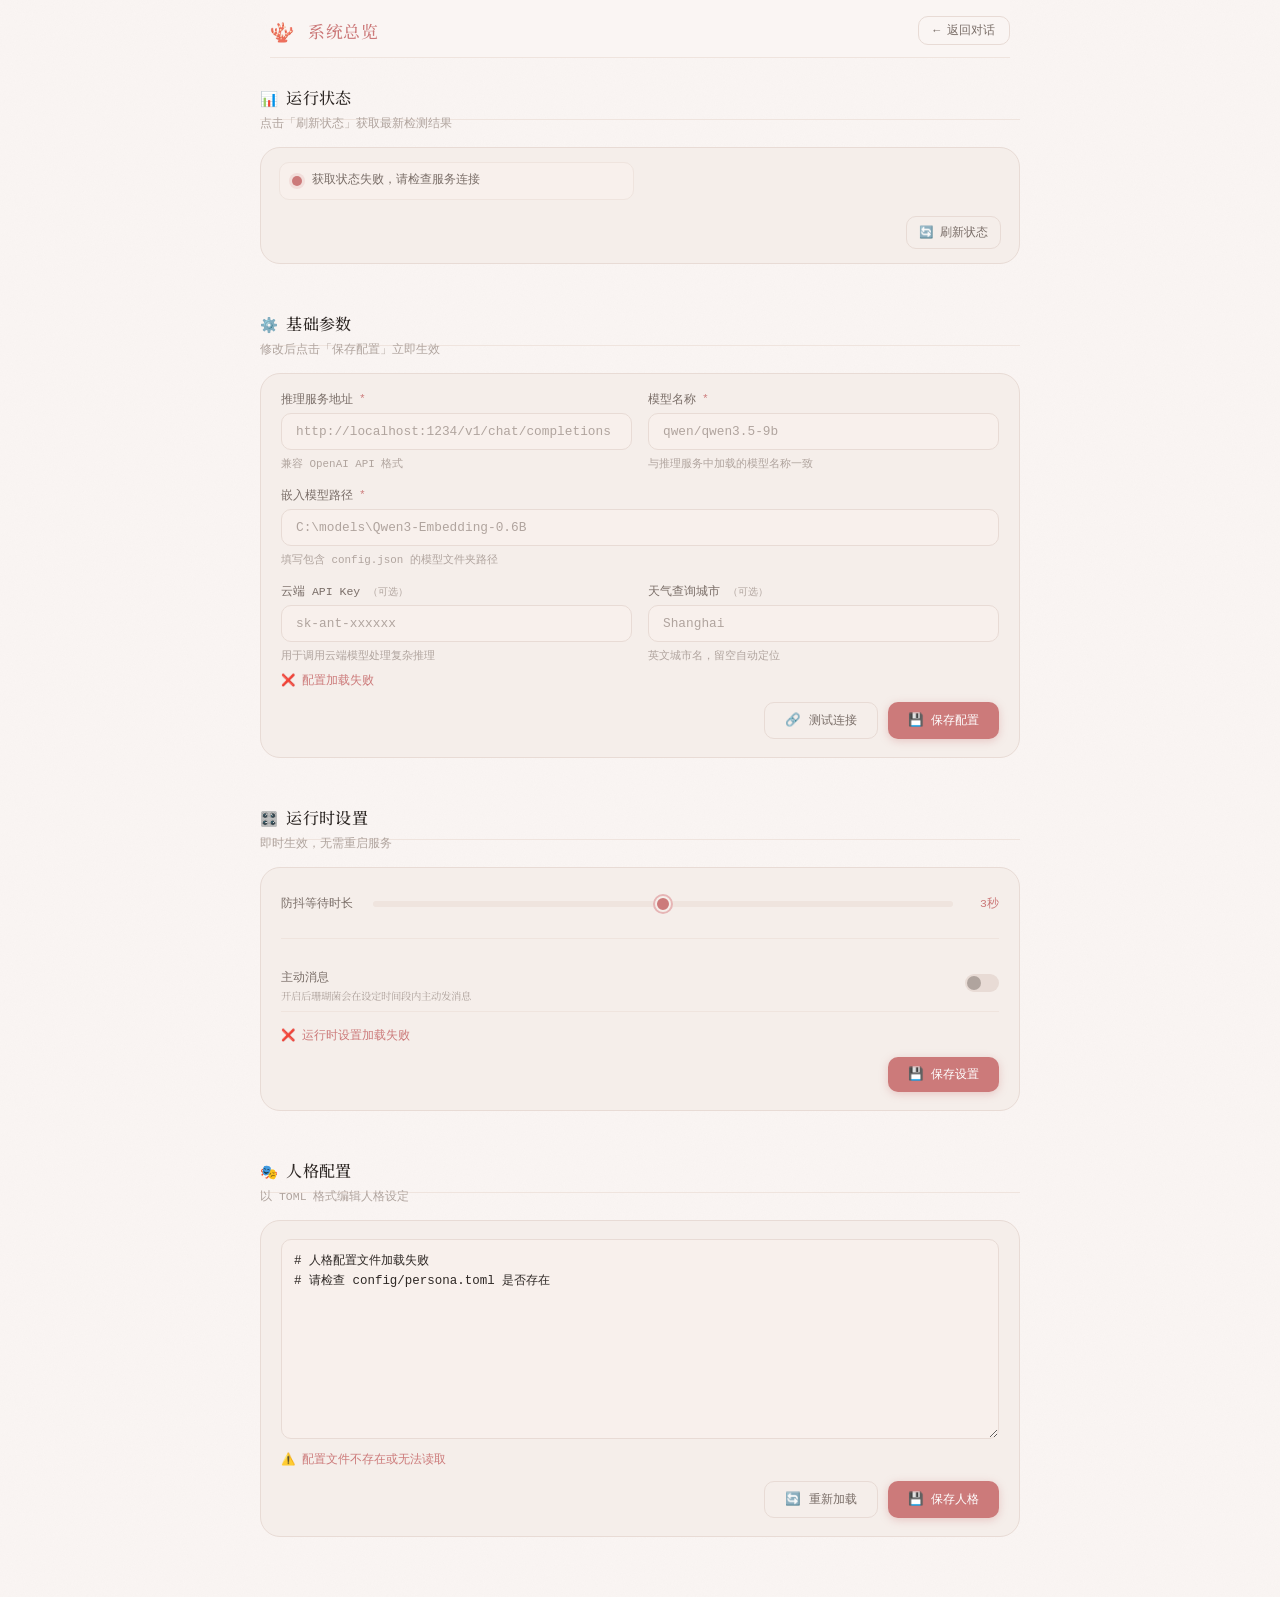
==== commit db2828de: "feat: 添加 EXE 打包分发与配置向导" ====
--- a/static/dashboard.html
+++ b/static/dashboard.html
@@ -644,7 +644,7 @@
          顶部导航栏
          ═══════════════════════════════════════════════════════════════════════ -->
     <header class="dash-header">
-        <span class="dash-icon">🍄</span>
+        <span class="dash-icon">🪸</span>
         <div class="dash-title">系统总览</div>
         <a href="/" class="dash-back-btn">← 返回对话</a>
     </header>
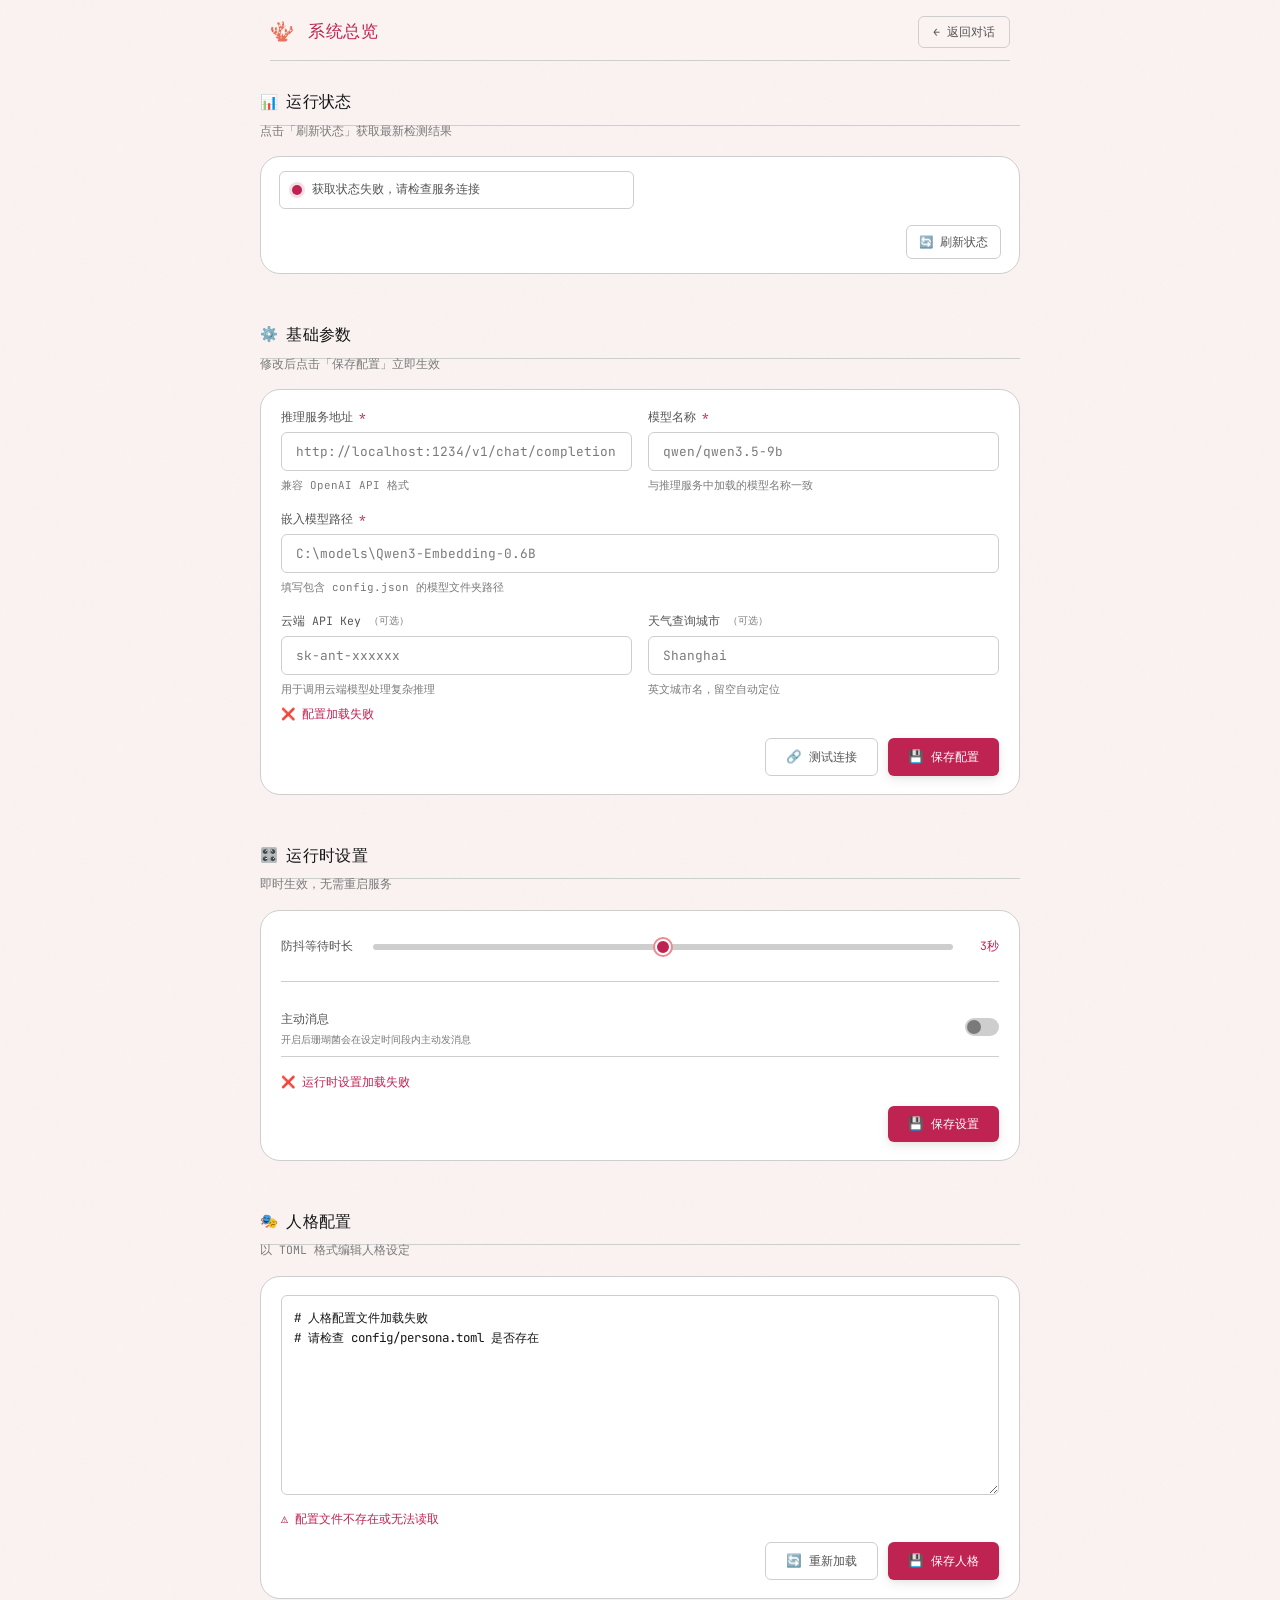
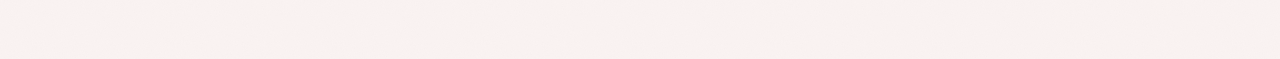
==== commit 4c7ca25a: "feat: 为前端页面注入 API key 并在请求中携带" ====
--- a/static/dashboard.html
+++ b/static/dashboard.html
@@ -1036,6 +1036,14 @@
         // =========================================================================
 
         /**
+         * 从 meta 标签读取 API key
+         */
+        function _getApiKey() {
+            const meta = document.querySelector('meta[name="api-key"]');
+            return meta ? meta.getAttribute('content') || '' : '';
+        }
+
+        /**
          * 页面初始化时加载 .env 配置
          *
          * 调用流程：
@@ -1096,9 +1104,13 @@
             showTip('cfg-tip', '保存中…', 'loading');
 
             try {
+                const apiKey = _getApiKey();
                 const res  = await fetch('/api/admin/config', {
                     method: 'POST',
-                    headers: { 'Content-Type': 'application/json' },
+                    headers: { 
+                        'Content-Type': 'application/json',
+                        ...(apiKey ? { 'X-API-Key': apiKey } : {})
+                    },
                     body: JSON.stringify({ values })
                 });
                 const data = await res.json();
@@ -1257,9 +1269,13 @@
             showTip('set-tip', '保存中…', 'loading');
 
             try {
+                const apiKey = _getApiKey();
                 const res = await fetch('/api/settings', {
                     method: 'POST',
-                    headers: { 'Content-Type': 'application/json' },
+                    headers: { 
+                        'Content-Type': 'application/json',
+                        ...(apiKey ? { 'X-API-Key': apiKey } : {})
+                    },
                     body: JSON.stringify({
                         debounce_seconds:  parseFloat(document.getElementById('set-debounce').value),
                         push_enabled:      document.getElementById('set-push-enabled').checked ? 1 : 0,
--- a/static/css/variables.css
+++ b/static/css/variables.css
@@ -1,149 +1,336 @@
 /* =============================================================================
-   variables.css — 设计变量与主题定义
-   -----------------------------------------------------------------------------
-   所有颜色、字体、圆角、间距等设计 token 集中在此文件管理。
-   需要调整视觉风格时，只改这一个文件，其他 CSS 文件自动跟随。
-
-   品牌色 #ffd1cc（浅樱粉）色阶体系：
-     --brand         #ffd1cc  品牌色本体 — 大面积装饰、助手气泡
-     --brand-light   #ffe8e5  极浅 — 微妙高亮
-     --brand-mid     #e6b5b5  中间 — 边框、分割线
-     --brand-dim     #da9a9a  中深 — hover 态背景
-     --brand-deep    #cc7a7a  深色 — 按钮、链接文字
-     --brand-surface #faf2ef  卡片/面板着色背景
-
-   主题切换原理：
-     默认（亮色）：变量定义在 :root
-     暗色模式：    变量定义在 :root[data-theme="dark"]，覆盖同名亮色变量
-     切换方式：    app.js 中的 toggleTheme() 修改 <html data-theme="dark">
-   ============================================================================= */
+  variables.css — Ramaria 新设计令牌系统
+  粉蓝双色系 · 2026
+
+  浏览器兼容性说明:
+  · oklch()       — Chrome 111+, Firefox 113+, Safari 15.4+
+  · color-mix()   — Chrome 111+, Firefox 113+, Safari 16.2+
+  · CSS变量       — 全平台现代浏览器 (Chrome 49+, Firefox 31+)
+  ============================================================================= */
+
+@import url('https://fonts.googleapis.com/css2?family=DM+Sans:ital,opsz,wght@0,9..40,300;0,9..40,400;0,9..40,500;0,9..40,600;1,9..40,400&family=DM+Serif+Display:ital@0;1&family=JetBrains+Mono:wght@400;500&display=swap');
+
+/* ── 兼容性回退色 (oklch/color-mix 不支持时) ── */
+@supports not (color: oklch(0 0 0)) {
+  :root {
+    --pink-50:  #fdf7f8; --pink-100: #fce8ec; --pink-200: #f8d0da; --pink-300: #f2acc1;
+    --pink-400: #ea8fa6; --pink-500: #df6b87; --pink-600: #c04f6b; --pink-700: #96384f;
+    --blue-50:  #f0f7ff; --blue-100: #e0edff; --blue-200: #c2dbff; --blue-300: #99c2ff;
+    --blue-400: #6ba3ff; --blue-500: #4d7fd9; --blue-600: #3d63b3; --blue-700: #2d4a85;
+  }
+}
 
 :root {
-    /* ── 背景层 ── */
-    --bg:            #faf5f3;
-    --surface:       #f5eeea;
-    --surface-alt:   #f8f0ec;
-    --assistant-bg:  #ffd1cc;   /* 品牌色直接用作助手气泡背景 */
-    /* ── 边框 ── */
-    --border:        #e8dbd5;
-    --border-light:  #efe4de;
-    /* ── 文字 ── */
-    --text:          #2d2724;
-    --text-mid:      #7a6e68;
-    --text-dim:      #b0a49e;
-
-    /* ═══════════════════════════════════════════════════════════
-       品牌色阶 — 围绕 #ffd1cc 构建
-       ═══════════════════════════════════════════════════════════ */
-    --brand:         #ffd1cc;   /* 品牌色本体 — 大面积装饰、卡片 */
-    --brand-light:   #ffe8e5;   /* 极浅 — 微妙高亮、hover 背景 */
-    --brand-mid:     #e6b5b5;   /* 中间色 — 边框、分割线、focus ring */
-    --brand-dim:     #da9a9a;   /* 中深色 — hover/active 态背景 */
-    --brand-deep:    #cc7a7a;   /* 深色 — 按钮背景、链接文字、品牌强调 */
-    --brand-surface: #faf2ef;   /* 卡片/面板着色背景 */
-
-    /* RGB 分量（供 rgba(var(...), alpha) 使用） */
-    --brand-rgb:      255, 209, 204;
-    --brand-deep-rgb: 204, 122, 122;
-    --brand-dim-rgb:  218, 154, 154;
-
-    /* 品牌色半透明预设（统一管理所有透明度级别） */
-    --brand-alpha-03: rgba(var(--brand-deep-rgb), .03);
-    --brand-alpha-04: rgba(var(--brand-deep-rgb), .04);
-    --brand-alpha-06: rgba(var(--brand-deep-rgb), .06);
-    --brand-alpha-08: rgba(var(--brand-deep-rgb), .08);
-    --brand-alpha-10: rgba(var(--brand-deep-rgb), .10);
-    --brand-alpha-12: rgba(var(--brand-deep-rgb), .12);
-    --brand-alpha-15: rgba(var(--brand-deep-rgb), .15);
-    --brand-alpha-20: rgba(var(--brand-deep-rgb), .20);
-    --brand-alpha-30: rgba(var(--brand-deep-rgb), .30);
-    --brand-alpha-35: rgba(var(--brand-deep-rgb), .35);
-    --brand-alpha-40: rgba(var(--brand-deep-rgb), .40);
-    --brand-alpha-45: rgba(var(--brand-deep-rgb), .45);
-
-    /* ── 兼容旧变量名（映射到新色阶）── */
-    --coral:       var(--brand-deep);
-    --coral-light: var(--brand-mid);
-    --coral-dim:   var(--brand-dim);
-
-    /* ── 状态指示点颜色 ── */
-    --dot-local:   #7cad7c;
-    --dot-online:  var(--brand-deep);
-    --dot-pending: #7fafd4;
-
-    /* ── 字体族 ── */
-    --font-title: 'Noto Serif SC', Georgia, serif;
-    --font-body:  'Noto Serif SC', Georgia, serif;
-    --font-mono:  'SFMono-Regular', 'Consolas', 'Liberation Mono', monospace;
-
-    /* ── 圆角 ── */
-    --radius:    20px;
-    --radius-sm: 10px;
-
-    /* ── 阴影 ── */
-    --shadow-bubble:      0 1px 4px rgba(0, 0, 0, .05);
-    --shadow-btn:         0 2px 8px var(--brand-alpha-35);
-    --shadow-btn-hover:   0 3px 12px var(--brand-alpha-45);
-
-    /* ── 过渡 ── */
-    --transition-fast:   .15s ease;
-    --transition-normal: .25s ease;
-    --transition-slow:   .4s ease;
-}
-
-    :root[data-theme="dark"] {
-        /* ── 背景层 ── */
-        --bg:            #1c1917;
-        --surface:       #28231f;
-        --surface-alt:   #292522;
-        --assistant-bg:  #4a3535;
-        /* ── 边框 ── */
-        --border:        #3d3530;
-        --border-light:  #473e39;
-        /* ── 文字 ── */
-        --text:          #e8e0d4;
-        --text-mid:      #9e9087;
-        --text-dim:      #5e5650;
-
-        /* ── 品牌色阶（暗色主题适配：加深以保持视觉重量）── */
-        --brand:         #ffd1cc;   /* 品牌色本身在暗色下仍然醒目 */
-        --brand-light:   #3d2020;
-        --brand-mid:     #9a6060;
-        --brand-dim:     #d09090;
-        --brand-deep:    #e8b0b0;
-        --brand-surface: #2d1f1f;
-
-        /* RGB 分量（暗色主题覆盖） */
-        --brand-rgb:      255, 209, 204;
-        --brand-deep-rgb: 232, 176, 176;
-        --brand-dim-rgb:  208, 144, 144;
-
-        /* 半透明预设自动重新计算（因为引用了 --brand-deep-rgb） */
-        --brand-alpha-03: rgba(var(--brand-deep-rgb), .03);
-        --brand-alpha-04: rgba(var(--brand-deep-rgb), .04);
-        --brand-alpha-06: rgba(var(--brand-deep-rgb), .06);
-        --brand-alpha-08: rgba(var(--brand-deep-rgb), .08);
-        --brand-alpha-10: rgba(var(--brand-deep-rgb), .10);
-        --brand-alpha-12: rgba(var(--brand-deep-rgb), .12);
-        --brand-alpha-15: rgba(var(--brand-deep-rgb), .15);
-        --brand-alpha-20: rgba(var(--brand-deep-rgb), .20);
-        --brand-alpha-30: rgba(var(--brand-deep-rgb), .30);
-        --brand-alpha-35: rgba(var(--brand-deep-rgb), .35);
-        --brand-alpha-40: rgba(var(--brand-deep-rgb), .40);
-        --brand-alpha-45: rgba(var(--brand-deep-rgb), .45);
-
-        /* ── 兼容旧变量名 ── */
-        --coral:       var(--brand-deep);
-        --coral-light: #6b4040;
-        --coral-dim:   var(--brand-dim);
-
-        /* ── 状态指示点 ── */
-        --dot-local:   #8fc48f;
-        --dot-online:  var(--brand-deep);
-        --dot-pending: #8fc0d8;
-
-        /* ── 阴影 ── */
-        --shadow-bubble:      0 1px 6px rgba(0, 0, 0, .25);
-        --shadow-btn:         0 2px 8px var(--brand-alpha-30);
-        --shadow-btn-hover:   0 3px 12px var(--brand-alpha-40);
-    }+  /* ── 色阶原始令牌 ── */
+  --pink-50:  oklch(0.97 0.008 25);
+  --pink-100: oklch(0.90 0.045 25);
+  --pink-200: oklch(0.83 0.075 20);
+  --pink-300: oklch(0.74 0.12 15);
+  --pink-400: oklch(0.63 0.17 12);
+  --pink-500: oklch(0.53 0.19 10);
+  --pink-600: oklch(0.42 0.14 10);
+  --pink-700: oklch(0.30 0.10 10);
+
+  --blue-50:  oklch(0.97 0.02 225);
+  --blue-100: oklch(0.85 0.08 225);
+  --blue-200: oklch(0.77 0.10 225);
+  --blue-300: oklch(0.67 0.14 225);
+  --blue-400: oklch(0.57 0.17 225);
+  --blue-500: oklch(0.48 0.17 225);
+  --blue-600: oklch(0.38 0.13 228);
+  --blue-700: oklch(0.26 0.08 228);
+
+  --gray-0:   oklch(1 0 0);
+  --gray-50:  oklch(0.97 0 0);
+  --gray-100: oklch(0.92 0 0);
+  --gray-200: oklch(0.85 0 0);
+  --gray-300: oklch(0.72 0 0);
+  --gray-400: oklch(0.58 0 0);
+  --gray-500: oklch(0.45 0 0);
+  --gray-600: oklch(0.32 0 0);
+  --gray-700: oklch(0.20 0 0);
+  --gray-800: oklch(0.12 0 0);
+
+  /* ── 语义色 ── */
+  --bg-page:         var(--pink-50);
+  --bg-card:         var(--gray-0);
+  --bg-card-pink:    var(--pink-100);
+  --bg-card-blue:    var(--blue-50);
+  --bg-subtle:       var(--gray-50);
+  --bg-overlay:      oklch(0.12 0 0 / 0.45);
+
+  --text-primary:    var(--gray-700);
+  --text-secondary:  var(--gray-500);
+  --text-tertiary:   var(--gray-400);
+  --text-inverse:    var(--gray-0);
+  --text-pink:       var(--pink-500);
+  --text-blue:       var(--blue-500);
+
+  /* ── 功能性背景 ── */
+  --assistant-bg: oklch(0.97 0.005 25);  /* 助手消息背景：微微暖灰 */
+  --overlay-bg:    oklch(0.14 0.01 25 / 0.5);  /* 遮罩层背景 */
+
+  /* ── 兼容别名（index.html 使用 text-1/2/3） ── */
+  --text-1: var(--text-primary);
+  --text-2: var(--text-secondary);
+  --text-3: var(--text-tertiary);
+
+  /* 老界面兼容别名 */
+  --text:     var(--text-primary);
+  --text-mid: var(--text-secondary);
+  --text-dim: var(--text-tertiary);
+
+  /* ── 兼容别名（layout.css 旧变量） ── */
+  --bg:      var(--bg-page);
+  --surface: var(--bg-card);
+  --surface-2: var(--bg-subtle);
+
+  /* 品牌色兼容（老界面使用 --coral, --coral-light, --coral-dim） */
+  --coral:       var(--color-primary);
+  --coral-light: var(--pink-300);
+  --coral-dim:   var(--color-primary-active);
+
+  --border-default:  var(--gray-200);
+  --border-strong:   var(--gray-300);
+  --border-md:       var(--gray-300);    /* 兼容 index.html */
+  --border-pink:     var(--pink-200);
+  --border-blue:     var(--blue-200);
+  --border:          var(--border-default);  /* 兼容老界面 */
+  --border-light:     var(--border-default);  /* 兼容老界面 */
+
+  --color-primary:        var(--pink-500);
+  --color-primary-hover:  var(--pink-400);
+  --color-primary-active: var(--pink-600);
+  --color-primary-subtle: var(--pink-100);
+
+  --color-secondary:        var(--blue-500);
+  --color-secondary-hover:  var(--blue-400);
+  --color-secondary-active: var(--blue-600);
+  --color-secondary-subtle: var(--blue-50);
+
+  --color-success: oklch(0.52 0.14 150);
+  --color-warning: oklch(0.70 0.16 75);
+  --color-error:   oklch(0.52 0.20 25);
+  --color-info:    var(--blue-500);
+
+  /* ── 字体 ── */
+  --font-display: 'DM Serif Display', Georgia, serif;
+  --font-body:    'DM Sans', -apple-system, sans-serif;
+  --font-mono:    'JetBrains Mono', 'Fira Code', monospace;
+  --font-title:   var(--font-display);  /* 兼容老界面 */
+
+  --text-xs:   0.72rem;   /* 11.5px */
+  --text-sm:   0.82rem;   /* 13px */
+  --text-base: 0.94rem;   /* 15px */
+  --text-md:   1.0rem;    /* 16px */
+  --text-lg:   1.125rem;  /* 18px */
+  --text-xl:   1.375rem;  /* 22px */
+  --text-2xl:  1.75rem;   /* 28px */
+  --text-3xl:  2.25rem;   /* 36px */
+
+  --weight-regular: 400;
+  --weight-medium:  500;
+  --weight-semi:    600;
+
+  --leading-tight:  1.25;
+  --leading-snug:   1.4;
+  --leading-normal: 1.6;
+  --leading-loose:  1.8;
+
+  --tracking-tight: -0.02em;
+  --tracking-normal: 0;
+  --tracking-wide:  0.04em;
+  --tracking-wider: 0.08em;
+
+  /* ── 间距 ── */
+  --space-1:  4px;
+  --space-2:  8px;
+  --space-3:  12px;
+  --space-4:  16px;
+  --space-5:  20px;
+  --space-6:  24px;
+  --space-8:  32px;
+  --space-10: 40px;
+  --space-12: 48px;
+  --space-16: 64px;
+
+  /* ── 圆角 ── */
+  --radius-sm:   6px;
+  --radius-md:   12px;
+  --radius-lg:   20px;
+  --radius-xl:   28px;
+  --radius-full: 9999px;
+
+  /* 老界面兼容别名 */
+  --radius: var(--radius-lg);  /* 兼容老界面 */
+
+  /* ── 阴影 ── */
+  --shadow-xs: 0 1px 2px oklch(0 0 0 / 0.05);
+  --shadow-sm: 0 1px 4px oklch(0 0 0 / 0.06), 0 2px 8px oklch(0 0 0 / 0.04);
+  --shadow-md: 0 4px 12px oklch(0 0 0 / 0.08), 0 2px 4px oklch(0 0 0 / 0.04);
+  --shadow-lg: 0 8px 24px oklch(0 0 0 / 0.10), 0 4px 8px oklch(0 0 0 / 0.06);
+  --shadow-xl: 0 16px 40px oklch(0 0 0 / 0.12), 0 8px 16px oklch(0 0 0 / 0.06);
+  --shadow-pink: 0 4px 16px oklch(0.53 0.19 10 / 0.20);
+  --shadow-blue: 0 4px 16px oklch(0.48 0.17 225 / 0.20);
+
+  /* 老界面兼容别名 */
+  --shadow-btn:    var(--shadow-md);
+  --shadow-bubble: var(--shadow-sm);
+
+  /* ── 动效 ── */
+  --ease-spring:  cubic-bezier(0.34, 1.56, 0.64, 1);
+  --ease-smooth:  cubic-bezier(0.25, 0.46, 0.45, 0.94);
+  --ease-sharp:   cubic-bezier(0.12, 0, 0.39, 0);
+  --ease-out:     cubic-bezier(0.0, 0.0, 0.2, 1);
+  --ease-in-out:  cubic-bezier(0.4, 0, 0.2, 1);
+
+  --dur-fast:   120ms;
+  --dur-normal: 220ms;
+  --dur-slow:   380ms;
+  --dur-slower: 560ms;
+
+  /* 过渡时间兼容别名（老界面使用 --transition-*） */
+  --transition-fast:   var(--dur-fast);
+  --transition-normal: var(--dur-normal);
+  --transition-slow:   var(--dur-slow);
+
+  /* 状态点颜色（老界面使用 --dot-*） */
+  --dot-local:    oklch(0.52 0.14 150);
+  --dot-online:  var(--color-primary);
+  --dot-pending: var(--color-info);
+
+  /* 品牌透明度（老界面使用 --brand-alpha-*） */
+  --brand-alpha-04: color-mix(in oklch, var(--color-primary) 4%, transparent);
+  --brand-alpha-06: color-mix(in oklch, var(--color-primary) 6%, transparent);
+  --brand-alpha-08: color-mix(in oklch, var(--color-primary) 8%, transparent);
+  --brand-alpha-10: color-mix(in oklch, var(--color-primary) 10%, transparent);
+  --brand-alpha-12: color-mix(in oklch, var(--color-primary) 12%, transparent);
+  --brand-alpha-15: color-mix(in oklch, var(--color-primary) 15%, transparent);
+  --brand-alpha-20: color-mix(in oklch, var(--color-primary) 20%, transparent);
+
+  /* 品牌RGB（用于 rgba(var(--brand-deep-rgb), x) 格式） */
+  --brand-deep-rgb: 223, 107, 135;
+
+  /* ── 消息气泡 ── */
+  --bubble-padding-x: 16px;
+  --bubble-padding-y: 11px;
+  --bubble-radius: var(--radius-lg);
+  --bubble-radius-corner: 6px;
+  --bubble-max-width: 560px;
+  --bubble-max-width-pct: 72%;
+
+  /* ── 打字动画 ── */
+  --typing-dot-size: 7px;
+  --typing-dot-gap: 5px;
+  --typing-bubble-padding: 14px 18px;
+
+  /* ── 思考链折叠 ── */
+  --think-block-border-left: 2px solid var(--pink-200);
+  --think-block-padding: 6px 12px;
+  --think-block-font-size: var(--text-sm);
+  --think-block-border-radius: 0 4px 4px 0;
+
+  /* ── 时间戳分隔线 ── */
+  --time-divider-font-size: 0.75rem;
+  --time-divider-gap: 12px;
+  --time-divider-margin: 12px 0 8px;
+
+  /* ── 消息时间 ── */
+  --msg-time-font-size: 0.72rem;
+
+  /* ── 头像 ── */
+  --avatar-size: 32px;
+  --avatar-font-size: 14px;
+  --avatar-margin-top: 2px;
+
+  /* ── 消息行动画 ── */
+  --msg-in-duration: 280ms;
+
+  /* ── 错误气泡 ── */
+  --error-bg: oklch(0.97 0.02 25);
+  --error-border: oklch(0.85 0.08 25);
+  --error-text: oklch(0.44 0.18 20);
+
+  /* ── 历史对话分隔 ── */
+  --history-block-bg: var(--bg-subtle);
+  --history-divider-color: var(--text-3);
+
+  /* ── 加载指示器 ── */
+  --loading-spinner-size: 14px;
+
+  /* ── 尺寸 ── */
+  --sidebar-width: 280px;
+  --sidebar-w:     300px;      /* 兼容 index.html */
+  --header-height: 60px;
+  --header-h:      62px;       /* 兼容 index.html */
+  --max-content:   760px;
+  --z-base:    0;
+  --z-above:   10;
+  --z-sticky:  20;
+  --z-overlay: 30;
+  --z-modal:   40;
+  --z-toast:   50;
+}
+
+/* ── 暗色模式 ── */
+@media (prefers-color-scheme: dark) {
+  :root {
+    --bg-page:        oklch(0.14 0.008 25);
+    --bg-card:        oklch(0.18 0.006 25);
+    --bg-card-pink:   oklch(0.20 0.015 25);
+    --bg-card-blue:   oklch(0.18 0.015 225);
+    --bg-subtle:      oklch(0.16 0.004 25);
+    --assistant-bg:   oklch(0.20 0.006 25);
+    --overlay-bg:     oklch(0.10 0 0 / 0.6);
+
+    --text-primary:   oklch(0.94 0 0);
+    --text-secondary: oklch(0.70 0 0);
+    --text-tertiary:  oklch(0.52 0 0);
+    --text-1:        oklch(0.94 0 0);
+    --text-2:        oklch(0.70 0 0);
+    --text-3:        oklch(0.52 0 0);
+
+    --border-default: oklch(0.28 0.005 25);
+    --border-strong:  oklch(0.35 0.005 25);
+    --border-md:      oklch(0.35 0.005 25);
+    --border-pink:    oklch(0.35 0.04 15);
+    --border-blue:    oklch(0.32 0.04 225);
+
+    /* 品牌透明度暗色适配 */
+    --brand-alpha-04: color-mix(in oklch, var(--color-primary) 8%, transparent);
+    --brand-alpha-06: color-mix(in oklch, var(--color-primary) 10%, transparent);
+    --brand-alpha-08: color-mix(in oklch, var(--color-primary) 12%, transparent);
+    --brand-alpha-10: color-mix(in oklch, var(--color-primary) 15%, transparent);
+    --brand-alpha-12: color-mix(in oklch, var(--color-primary) 18%, transparent);
+    --brand-alpha-15: color-mix(in oklch, var(--color-primary) 22%, transparent);
+    --brand-alpha-20: color-mix(in oklch, var(--color-primary) 30%, transparent);
+  }
+}
+
+/* ── 全局重置 ── */
+*, *::before, *::after {
+  box-sizing: border-box;
+  margin: 0;
+  padding: 0;
+}
+
+html {
+  font-size: 16px;
+  -webkit-text-size-adjust: 100%;
+  scroll-behavior: smooth;
+}
+
+body {
+  font-family: var(--font-body);
+  font-size: var(--text-base);
+  color: var(--text-primary);
+  background: var(--bg-page);
+  line-height: var(--leading-normal);
+  -webkit-font-smoothing: antialiased;
+  -moz-osx-font-smoothing: grayscale;
+}
+
+a { color: inherit; text-decoration: none; }
+button { font-family: inherit; cursor: pointer; border: none; background: none; }
+input, textarea, select { font-family: inherit; }
+img, svg { display: block; max-width: 100%; }
--- a/static/css/layout.css
+++ b/static/css/layout.css
@@ -29,21 +29,21 @@
 
 /* ── body：纵向 flex，内容居中，纸张背景纹理 ── */
 body {
-  background-color: var(--bg);
+  background-color: var(--bg-page);
   /*
    * SVG 噪点纹理：纯 CSS 实现，不依赖外部图片。
    * fractalNoise + saturate(0) = 灰色颗粒感 + opacity 0.03 几乎看不见，
    * 只是让背景有轻微纸张质感，避免纯色过于单调。
    */
   background-image: url("data:image/svg+xml,%3Csvg xmlns='http://www.w3.org/2000/svg' width='300' height='300'%3E%3Cfilter id='n'%3E%3CfeTurbulence type='fractalNoise' baseFrequency='0.9' numOctaves='4' stitchTiles='stitch'/%3E%3CfeColorMatrix type='saturate' values='0'/%3E%3C/filter%3E%3Crect width='300' height='300' filter='url(%23n)' opacity='0.03'/%3E%3C/svg%3E");
-  color: var(--text);
+  color: var(--text-primary);
   font-family: var(--font-body);
   display: flex;
   flex-direction: column;
   align-items: center;
   padding: 0 16px;
   /* 暗色主题背景色过渡，让切换时不那么突兀 */
-  transition: background-color var(--transition-slow), color var(--transition-slow);
+  transition: background-color var(--dur-slow), color var(--dur-slow);
 }
 
 /* ========== 空白初始页 无消息引导界面 ========== */
@@ -68,10 +68,10 @@
 
 /* 主标题：珊瑚菌 */
 .empty-title {
-    font-family: var(--font-title);
+    font-family: var(--font-display);
     font-size: 1.25rem;
     font-weight: 600;
-    color: var(--coral);
+    color: var(--pink-500);
     letter-spacing: 1px;
 }
 
@@ -79,7 +79,7 @@
 .empty-desc {
     font-family: var(--font-body);
     font-size: 0.9rem;
-    color: var(--text-mid);
+    color: var(--text-secondary);
     text-align: center;
     line-height: 1.8;
 }
@@ -92,17 +92,19 @@
     display: flex;
     align-items: center;
     gap: 10px;
-    border-bottom: 1px solid var(--border-light);
+    border-bottom: 1px solid var(--border-default);
     position: sticky;
     top: 0;
-    background-color: var(--bg);
+    background-color: var(--bg-page);
+    /* 模糊效果：现代浏览器支持 */
     backdrop-filter: blur(10px);
     -webkit-backdrop-filter: blur(10px);
+    /* 不支持 backdrop-filter 时的回退 */
+    @supports not (backdrop-filter: blur(1px)) {
+        background-color: var(--bg-card);
+    }
     z-index: 10;
-    transition: all var(--transition-slow);
-}
-:root[data-theme="dark"] header {
-    background-color: #1c1917;
+    transition: all var(--dur-slow);
 }
 
 
@@ -122,7 +124,7 @@
   gap: 12px;
   /* 细滚动条，不喧宾夺主 */
   scrollbar-width: thin;
-  scrollbar-color: var(--border) transparent;
+  scrollbar-color: var(--border-default) transparent;
   /* CSS Containment：告诉浏览器消息区是独立渲染单元，提升滚动性能 */
   contain: layout style;
 }
@@ -135,7 +137,7 @@
   background: transparent;
 }
 #messages::-webkit-scrollbar-thumb {
-  background: var(--border);
+  background: var(--border-default);
   border-radius: 2px;
 }
 
--- a/static/css/components.css
+++ b/static/css/components.css
@@ -38,13 +38,13 @@
 }
 
 .title-main {
-  font-family: var(--font-title);
+  font-family: var(--font-display);
   font-size: 1.05rem;
   font-weight: 600;
-  color: var(--coral);
+  color: var(--pink-500);
   letter-spacing: 1px;
   line-height: 1;
-  transition: color var(--transition-slow);
+  transition: color var(--dur-slow);
 }
 
 
@@ -53,9 +53,9 @@
    ============================================================================= */
 
 #sidebar-toggle {
-  border: 1px solid var(--border);
+  border: 1px solid var(--border-default);
   background: none;
-  color: var(--text-mid);
+  color: var(--text-secondary);
   width: 28px;
   height: 28px;
   min-width: 28px;
@@ -63,9 +63,9 @@
   border-radius: 50%;
   cursor: pointer;
   transition:
-    border-color var(--transition-normal),
-    color var(--transition-normal),
-    background var(--transition-normal);
+    border-color var(--dur-normal),
+    color var(--dur-normal),
+    background var(--dur-normal);
   font-size: 14px;
   display: flex;
   align-items: center;
@@ -75,9 +75,9 @@
 }
 
 #sidebar-toggle:hover {
-  border-color: var(--coral-light);
-  color: var(--coral);
-  background: var(--brand-alpha-06);
+  border-color: var(--pink-300);
+  color: var(--pink-500);
+  background: color-mix(in oklch, var(--pink-500) 6%, transparent);
 }
 
 #sidebar-toggle:active {
@@ -86,7 +86,7 @@
 }
 
 #sidebar-toggle:focus-visible {
-  outline: 2px solid var(--coral);
+  outline: 2px solid var(--pink-500);
   outline-offset: 2px;
 }
 
@@ -107,44 +107,66 @@
    4. 模式状态徽章（本地 / 线上 / 等待确认）
    ============================================================================= */
 
-#mode-badge {
+.mode-badge {
   display: flex;
   align-items: center;
   gap: 5px;
   font-size: .66rem;
   font-family: var(--font-mono);
-  color: var(--text-mid);
+  color: var(--text-secondary);
   flex-shrink: 0;
-  transition: color var(--transition-slow);
+  transition: color var(--dur-slow);
   padding: 4px 8px;
   border-radius: 10px;
-  background: transparent;
+  background: var(--blue-50);
+  color: var(--blue-500);
+  border: 1px solid var(--blue-100);
+}
+
+/* 线上模式 */
+.mode-badge.online {
+  background: oklch(0.95 0.06 150);
+  color: oklch(0.40 0.14 150);
+  border-color: oklch(0.85 0.08 150);
+}
+
+/* 等待确认 */
+.mode-badge.pending {
+  background: oklch(0.95 0.06 80);
+  color: oklch(0.45 0.10 80);
+  border-color: oklch(0.85 0.08 80);
 }
 
 /* 沉稳设计：切换时有微光效果 */
-#mode-badge.switching {
+.mode-badge.switching {
   animation: mode-glow 0.5s ease-out;
 }
 
 /* 状态圆点 */
-#mode-dot {
+.mode-dot {
   width: 7px;
   height: 7px;
   border-radius: 50%;
   background: var(--dot-local);
   transition:
-    background var(--transition-normal),
-    box-shadow var(--transition-normal);
+    background var(--dur-normal),
+    box-shadow var(--dur-normal);
   flex-shrink: 0;
 }
 
-/* 线上模式：珊瑚色 */
-#mode-dot.online {
+/* 线上模式：珊瑚色 + 脉冲动画 */
+.mode-badge.online .mode-dot {
   background: var(--dot-online);
+  animation: pulse-dot 2s ease infinite;
+}
+
+@keyframes pulse-dot {
+  0%, 100% { opacity: 1; transform: scale(1); }
+  50%       { opacity: 0.5; transform: scale(0.8); }
 }
 
 /* 等待确认：蓝色 + 缓慢闪烁 */
-#mode-dot.pending {
+.mode-badge.pending .mode-dot {
   background: var(--dot-pending);
   animation: blink 1.8s ease-in-out infinite;
 }
@@ -165,9 +187,9 @@
 .toggle-label-text {
   font-size: .66rem;
   font-family: var(--font-mono);
-  color: var(--text-mid);
+  color: var(--text-secondary);
   white-space: nowrap;
-  transition: color var(--transition-normal);
+  transition: color var(--dur-normal);
 }
 
 .toggle-input {
@@ -179,8 +201,8 @@
   width: 34px;
   height: 18px;
   border-radius: 9px;
-  background: var(--border);
-  transition: background var(--transition-normal);
+  background: var(--border-default);
+  transition: background var(--dur-normal);
   flex-shrink: 0;
 }
 
@@ -193,24 +215,24 @@
   width: 14px;
   height: 14px;
   border-radius: 50%;
-  background: var(--text-dim);
+  background: var(--text-tertiary);
   transition:
     transform 0.2s cubic-bezier(0.23, 1, 0.32, 1),
-    background var(--transition-normal);
+    background var(--dur-normal);
 }
 
 /* 沉稳设计：checkbox 选中时轨道变柔和珊瑚色，圆点平滑移动 */
 .toggle-input:checked + .toggle-track {
-  background: var(--coral-light);
+  background: var(--pink-300);
 }
 
 .toggle-input:checked + .toggle-track::after {
   transform: translateX(16px);
-  background: var(--coral);
+  background: var(--pink-500);
 }
 
 .toggle-wrap:focus-within .toggle-track {
-  outline: 2px solid var(--coral);
+  outline: 2px solid var(--pink-500);
   outline-offset: 2px;
 }
 
@@ -221,8 +243,8 @@
 
 #theme-btn {
   background: none;
-  border: 1px solid var(--border);
-  color: var(--text-mid);
+  border: 1px solid var(--border-default);
+  color: var(--text-secondary);
   font-size: .75rem;
   width: 28px;
   height: 28px;
@@ -233,15 +255,15 @@
   align-items: center;
   justify-content: center;
   transition:
-    border-color var(--transition-normal),
-    color var(--transition-normal),
-    background var(--transition-normal);
+    border-color var(--dur-normal),
+    color var(--dur-normal),
+    background var(--dur-normal);
 }
 
 #theme-btn:hover {
-  border-color: var(--coral-light);
-  color: var(--coral);
-  background: var(--brand-alpha-06);
+  border-color: var(--pink-300);
+  color: var(--pink-500);
+  background: color-mix(in oklch, var(--pink-500) 6%, transparent);
 }
 
 #theme-btn:active {
@@ -250,7 +272,7 @@
 }
 
 #theme-btn:focus-visible {
-  outline: 2px solid var(--coral);
+  outline: 2px solid var(--pink-500);
   outline-offset: 2px;
 }
 
@@ -270,30 +292,30 @@
 .msg-label {
   font-size: .63rem;
   font-family: var(--font-mono);
-  color: var(--text-dim);
+  color: var(--text-tertiary);
   letter-spacing: .05em;
   display: flex;
   align-items: center;
   gap: 5px;
-  transition: color var(--transition-slow);
+  transition: color var(--dur-slow);
 }
 
 /* 用户消息：右对齐，标签珊瑚浅色 */
 .msg.user                   { align-items: flex-end; }
-.msg.user .msg-label        { justify-content: flex-end; color: var(--coral-light); }
+.msg.user .msg-label        { justify-content: flex-end; color: var(--pink-300); }
 
 /* 气泡本体 */
 .msg-bubble {
     padding: 12px 18px;
-    border-radius: var(--radius);
+    border-radius: var(--radius-lg);
     line-height: 1.7;
     font-size: .92rem;
     white-space: pre-wrap;
     word-break: break-word;
     max-width: 72%;
-    box-shadow: var(--shadow-bubble);
+    box-shadow: var(--shadow-sm);
     position: relative;
-    transition: background var(--transition-slow), border-color var(--transition-slow), color var(--transition-slow), box-shadow var(--transition-normal);
+    transition: background var(--dur-slow), border-color var(--dur-slow), color var(--dur-slow), box-shadow var(--dur-normal);
 }
 
 /* 珊瑚菌AI助手气泡 专属小标识 */
@@ -304,47 +326,47 @@
     left: 10px;
     width: 16px;
     height: 8px;
-    background: var(--coral);
+    background: var(--pink-500);
     border-radius: 8px 8px 0 0;
     opacity: 0.6;
 }
 
 /* 用户气泡：浅暖白背景 */
 .msg.user .msg-bubble {
-  background: var(--surface-alt);
-  border: 1px solid var(--border-light);
+  background: var(--bg-subtle);
+  border: 1px solid var(--border-default);
 }
 
 /* 沉稳设计：用户气泡悬停仅加深阴影，不做位移 */
 .msg.user .msg-bubble:hover {
   background: rgba(253, 248, 243, 0.98);
-  border-color: var(--coral-light);
+  border-color: var(--pink-300);
   box-shadow: 0 3px 10px rgba(0, 0, 0, .08);
 }
 
 /* 助手气泡：使用专属背景色 + 左侧品牌色竖线 */
 .msg.assistant .msg-bubble {
   background: var(--assistant-bg);
-  border: 1px solid var(--border);
-  border-left: 3px solid var(--coral-light);
+  border: 1px solid var(--border-default);
+  border-left: 3px solid var(--pink-300);
 }
 
 /* 沉稳设计：助手气泡悬停仅加深阴影 */
 .msg.assistant .msg-bubble:hover {
   background: rgba(240, 235, 229, 0.98);
-  border-color: var(--coral-light);
+  border-color: var(--pink-300);
   box-shadow: 0 3px 10px rgba(0, 0, 0, .08);
 }
 
 /* 暗色主题下的悬停效果 */
 :root[data-theme="dark"] .msg.user .msg-bubble:hover {
   background: rgba(50, 43, 38, 0.98);
-  border-color: var(--coral);
+  border-color: var(--pink-500);
 }
 
 :root[data-theme="dark"] .msg.assistant .msg-bubble:hover {
   background: rgba(36, 32, 25, 0.98);
-  border-color: var(--coral);
+  border-color: var(--pink-500);
 }
 
 /* 等待确认气泡：蓝色虚线边框 */
@@ -355,7 +377,7 @@
 
 /* 线上模式回复：左侧珊瑚竖线标识 */
 .msg.assistant.is-online .msg-bubble {
-  border-left: 3px solid var(--coral);
+  border-left: 3px solid var(--pink-500);
   border-top-left-radius: 0;
   border-bottom-left-radius: 0;
 }
@@ -363,12 +385,12 @@
 /* Claude API 来源标签 */
 .tag-online {
   font-size: .58rem;
-  color: var(--coral);
-  border: 1px solid var(--coral-light);
+  color: var(--pink-500);
+  border: 1px solid var(--pink-300);
   border-radius: 3px;
   padding: 0 3px;
   line-height: 1.5;
-  transition: color var(--transition-slow), border-color var(--transition-slow);
+  transition: color var(--dur-slow), border-color var(--dur-slow);
 }
 
 /* 消息气泡操作区域 */
@@ -379,7 +401,7 @@
   right: 8px;
   display: flex;
   gap: 4px;
-  transition: opacity var(--transition-normal);
+  transition: opacity var(--dur-normal);
 }
 
 .msg-bubble:hover .msg-actions {
@@ -395,23 +417,23 @@
   width: 24px;
   height: 24px;
   background: rgba(0, 0, 0, 0.05);
-  border: 1px solid var(--border-light);
-  border-radius: var(--radius-sm);
-  color: var(--text-mid);
+  border: 1px solid var(--border-default);
+  border-radius: var(--radius-md);
+  color: var(--text-secondary);
   font-size: .65rem;
   display: flex;
   align-items: center;
   justify-content: center;
   cursor: pointer;
   transition:
-    all var(--transition-normal),
+    all var(--dur-normal),
     transform 0.1s ease;
 }
 
 .msg-action-btn:hover {
   background: rgba(0, 0, 0, 0.1);
-  color: var(--coral);
-  border-color: var(--coral-light);
+  color: var(--pink-500);
+  border-color: var(--pink-300);
   transform: scale(1.05);
 }
 
@@ -421,7 +443,7 @@
 
 :root[data-theme="dark"] .msg-action-btn {
   background: rgba(255, 255, 255, 0.05);
-  border-color: var(--border);
+  border-color: var(--border-default);
 }
 
 :root[data-theme="dark"] .msg-action-btn:hover {
@@ -430,7 +452,7 @@
 
 /* 气泡焦点状态 */
 .msg-bubble:focus-visible {
-  outline: 2px solid var(--coral);
+  outline: 2px solid var(--pink-500);
   outline-offset: 2px;
 }
 
@@ -449,22 +471,22 @@
 
 .think-block {
   font-size: .73rem;
-  color: var(--text-dim);
-  font-family: var(--font-mono);
-  border-left: 2px solid var(--border);
+  color: var(--text-tertiary);
+  font-family: var(--font-mono);
+  border-left: 2px solid var(--border-default);
   padding: 4px 10px;
   margin-bottom: 8px;
   cursor: pointer;
   user-select: none;
   transition:
-    color var(--transition-fast),
-    border-color var(--transition-slow);
+    color var(--dur-fast),
+    border-color var(--dur-slow);
   line-height: 1.6;
 }
 
 .think-block:hover {
-  color: var(--text-mid);
-  border-left-color: var(--coral-light);
+  color: var(--text-secondary);
+  border-left-color: var(--pink-300);
 }
 
 .think-content {
@@ -491,38 +513,38 @@
 
 .typing-text {
   font-size: .78rem;
-  color: var(--text-dim);
+  color: var(--text-tertiary);
   margin-top: 6px;
   font-family: var(--font-mono);
-  transition: color var(--transition-normal);
+  transition: color var(--dur-normal);
 }
 
 .typing-text.typing-long {
-  color: var(--coral-dim);
+  color: var(--pink-600);
 }
 
 /* 错误消息气泡样式 */
 .msg.assistant.error .msg-bubble {
-  background: var(--brand-alpha-08);
-  border: 1px solid var(--coral-light);
-  border-left: 3px solid var(--coral);
+  background: color-mix(in oklch, var(--pink-500) 8%, transparent);
+  border: 1px solid var(--pink-300);
+  border-left: 3px solid var(--pink-500);
 }
 
 .error-message {
-  color: var(--coral);
+  color: var(--pink-500);
   font-size: .85rem;
   margin-bottom: 6px;
 }
 
 .error-details {
-  color: var(--text-mid);
+  color: var(--text-secondary);
   font-size: .75rem;
   line-height: 1.3;
   margin-bottom: 4px;
 }
 
 .error-context {
-  color: var(--text-dim);
+  color: var(--text-tertiary);
   font-size: .65rem;
   font-family: var(--font-mono);
   text-align: right;
@@ -536,12 +558,12 @@
   gap: 12px;
   padding: 16px 20px;
   margin: 12px auto;
-  background: var(--surface);
-  border: 1px solid var(--border);
-  border-radius: var(--radius);
+  background: var(--bg-card);
+  border: 1px solid var(--border-default);
+  border-radius: var(--radius-lg);
   max-width: 320px;
-  transition: all var(--transition-normal);
-  animation: fadeIn var(--transition-slow);
+  transition: all var(--dur-normal);
+  animation: fadeIn var(--dur-slow);
 }
 
 .loading-indicator.hide {
@@ -553,14 +575,14 @@
 .loading-spinner {
   width: 18px;
   height: 18px;
-  border: 2px solid var(--border);
-  border-top-color: var(--coral);
+  border: 2px solid var(--border-default);
+  border-top-color: var(--pink-500);
   border-radius: 50%;
   animation: spin 1s linear infinite;
 }
 
 .loading-text {
-  color: var(--text-mid);
+  color: var(--text-secondary);
   font-size: .78rem;
   font-family: var(--font-mono);
   letter-spacing: .02em;
@@ -568,26 +590,26 @@
 
 /* 暗色主题适配 */
 :root[data-theme="dark"] .msg.assistant.error .msg-bubble {
-  background: var(--brand-alpha-08);
-  border-color: var(--coral-dim);
+  background: color-mix(in oklch, var(--pink-500) 8%, transparent);
+  border-color: var(--pink-600);
 }
 
 :root[data-theme="dark"] .error-message {
-  color: var(--coral);
+  color: var(--pink-500);
 }
 
 :root[data-theme="dark"] .error-details {
-  color: var(--text-mid);
+  color: var(--text-secondary);
 }
 
 :root[data-theme="dark"] .loading-indicator {
-  background: var(--surface-alt);
-  border-color: var(--border);
+  background: var(--bg-subtle);
+  border-color: var(--border-default);
 }
 
 :root[data-theme="dark"] .loading-spinner {
-  border-color: var(--border);
-  border-top-color: var(--coral);
+  border-color: var(--border-default);
+  border-top-color: var(--pink-500);
 }
 
 
@@ -597,19 +619,19 @@
 
 .sys-notice {
   text-align: center;
-  color: var(--text-dim);
+  color: var(--text-tertiary);
   font-size: .68rem;
   font-family: var(--font-mono);
   padding: 5px 0;
   letter-spacing: .04em;
   transition:
-    color var(--transition-slow),
+    color var(--dur-slow),
     transform 0.2s ease;
 }
 
 /* 保存成功时的微妙强调 */
 .sys-notice.saved {
-  color: var(--coral-dim);
+  color: var(--pink-600);
 }
 
 
@@ -620,10 +642,10 @@
 
 #user-input {
     flex: 1;
-    background: var(--surface);
-    border: 1px solid var(--border);
-    border-radius: var(--radius);
-    color: var(--text);
+    background: var(--bg-card);
+    border: 1px solid var(--border-default);
+    border-radius: var(--radius-lg);
+    color: var(--text-primary);
     font-family: var(--font-body);
     font-size: .92rem;
     padding: 12px 16px;
@@ -633,7 +655,7 @@
     max-height: 160px;
     outline: none;
     box-shadow: 0 1px 3px rgba(0, 0, 0, .04);
-    transition: border-color var(--transition-normal), box-shadow var(--transition-normal), background var(--transition-slow), color var(--transition-slow);
+    transition: border-color var(--dur-normal), box-shadow var(--dur-normal), background var(--dur-slow), color var(--dur-slow);
     -webkit-appearance: none;
     appearance: none;
     overflow: hidden; 
@@ -641,8 +663,8 @@
 
 /* 沉稳设计：聚焦时边框颜色柔和过渡，阴影轻微加深 */
 #user-input:focus {
-  border-color: var(--coral-light);
-  box-shadow: 0 0 0 3px var(--brand-alpha-08);
+  border-color: var(--pink-300);
+  box-shadow: 0 0 0 3px color-mix(in oklch, var(--pink-500) 8%, transparent);
 }
 
 /* 聚焦时的微光动画（仅在获得焦点时触发一次） */
@@ -651,7 +673,7 @@
 }
 
 #user-input::placeholder {
-  color: var(--text-dim);
+  color: var(--text-tertiary);
 }
 
 @media (max-width: 768px) {
@@ -672,42 +694,42 @@
   height: 48px;
   min-width: 44px;
   min-height: 44px;
-  border-radius: var(--radius-sm);
+  border-radius: var(--radius-md);
   border: none;
-  background: var(--coral);
+  background: var(--pink-500);
   color: #fff;
   font-size: 1.1rem;
   cursor: pointer;
   flex-shrink: 0;
-  box-shadow: var(--shadow-btn);
+  box-shadow: var(--shadow-md);
   transition:
-    background var(--transition-normal),
-    box-shadow var(--transition-normal),
+    background var(--dur-normal),
+    box-shadow var(--dur-normal),
     transform 0.15s cubic-bezier(0.23, 1, 0.32, 1);
   -webkit-touch-callout: none;
 }
 
 /* 悬停：颜色加深，阴影加深 */
 #send-btn:hover:not(:disabled) {
-  background: var(--coral-dim);
-  box-shadow: var(--shadow-btn-hover);
+  background: var(--pink-600);
+  box-shadow: var(--shadow-lg);
 }
 
 /* 按压：轻微下沉 + 回弹 */
 #send-btn:active:not(:disabled) {
   transform: scale(0.92);
-  box-shadow: 0 1px 4px var(--brand-alpha-40);
+  box-shadow: 0 1px 4px color-mix(in oklch, var(--pink-500) 40%, transparent);
 }
 
 /* 禁用状态：保持灰度，不突兀 */
 #send-btn:disabled {
-  background: var(--border);
+  background: var(--border-default);
   box-shadow: none;
   cursor: not-allowed;
 }
 
 #send-btn:focus-visible {
-  outline: 2px solid var(--coral);
+  outline: 2px solid var(--pink-500);
   outline-offset: 2px;
 }
 
@@ -731,9 +753,9 @@
   bottom: 80px;
   left: 50%;
   transform: translateX(-50%) translateY(8px);
-  background: var(--surface);
-  border: 1px solid var(--border);
-  color: var(--text-mid);
+  background: var(--bg-card);
+  border: 1px solid var(--border-default);
+  color: var(--text-secondary);
   font-size: .78rem;
   font-family: var(--font-mono);
   padding: 8px 18px;
@@ -808,13 +830,13 @@
   top: 0;
   height: 100vh;
   width: 280px;
-  background: var(--surface);
+  background: var(--bg-card);
   z-index: 50;
   transform: translateX(-100%);
   transition: transform 0.3s cubic-bezier(0.23, 1, 0.32, 1);
   display: flex;
   flex-direction: column;
-  border-right: 1px solid var(--border);
+  border-right: 1px solid var(--border-default);
   box-shadow: 4px 0 20px rgba(0, 0, 0, .06);
 }
 
@@ -825,7 +847,7 @@
 /* 侧边栏头部 */
 .sidebar-header {
   padding: 20px 16px 16px;
-  border-bottom: 1px solid var(--border);
+  border-bottom: 1px solid var(--border-default);
   display: flex;
   align-items: center;
   justify-content: space-between;
@@ -833,17 +855,17 @@
 }
 
 .sidebar-title {
-  font-family: var(--font-title);
+  font-family: var(--font-display);
   font-size: .95rem;
   font-weight: 500;
-  color: var(--coral);
+  color: var(--pink-500);
   letter-spacing: .05em;
 }
 
 #sidebar-close {
   border: none;
   background: none;
-  color: var(--text-dim);
+  color: var(--text-tertiary);
   font-size: 1.2rem;
   width: 32px;
   height: 32px;
@@ -853,13 +875,13 @@
   align-items: center;
   justify-content: center;
   transition:
-    background var(--transition-normal),
-    color var(--transition-normal);
+    background var(--dur-normal),
+    color var(--dur-normal);
 }
 
 #sidebar-close:hover {
-  background: var(--brand-alpha-06);
-  color: var(--coral);
+  background: color-mix(in oklch, var(--pink-500) 6%, transparent);
+  color: var(--pink-500);
 }
 
 #sidebar-close:active {
@@ -867,7 +889,7 @@
 }
 
 #sidebar-close:focus-visible {
-  outline: 2px solid var(--coral);
+  outline: 2px solid var(--pink-500);
   outline-offset: 2px;
 }
 
@@ -882,8 +904,8 @@
 .session-item {
   padding: 12px 16px;
   cursor: pointer;
-  border-bottom: 1px solid var(--border);
-  transition: background var(--transition-normal);
+  border-bottom: 1px solid var(--border-default);
+  transition: background var(--dur-normal);
   display: flex;
   flex-direction: column;
   gap: 4px;
@@ -891,11 +913,11 @@
 
 /* 沉稳设计：hover 时背景色柔和过渡 */
 .session-item:hover {
-  background: var(--bg);
+  background: var(--bg-page);
 }
 
 .session-item.active {
-  background: var(--brand-alpha-08);
+  background: color-mix(in oklch, var(--pink-500) 8%, transparent);
   position: relative;
 }
 
@@ -906,19 +928,19 @@
   top: 0;
   bottom: 0;
   width: 3px;
-  background: var(--coral);
+  background: var(--pink-500);
 }
 
 .session-title {
   font-size: .78rem;
   font-weight: 500;
-  color: var(--text);
+  color: var(--text-primary);
   line-height: 1.3;
 }
 
 .session-preview {
   font-size: .72rem;
-  color: var(--text-dim);
+  color: var(--text-tertiary);
   line-height: 1.4;
   white-space: nowrap;
   overflow: hidden;
@@ -927,7 +949,7 @@
 
 .session-time {
   font-size: .65rem;
-  color: var(--text-dim);
+  color: var(--text-tertiary);
   font-family: var(--font-mono);
   letter-spacing: .03em;
 }
@@ -944,13 +966,13 @@
 }
 
 .session-item.empty-state .session-title {
-  color: var(--text-mid);
+  color: var(--text-secondary);
   font-weight: 400;
 }
 
 .session-item.empty-state .session-preview {
   font-size: .7rem;
-  color: var(--text-dim);
+  color: var(--text-tertiary);
   white-space: normal;
   line-height: 1.5;
 }
@@ -958,7 +980,7 @@
 /* 侧边栏底部 */
 .sidebar-footer {
   padding: 16px;
-  border-top: 1px solid var(--border);
+  border-top: 1px solid var(--border-default);
   display: flex;
   flex-direction: column;
   gap: 8px;
@@ -966,9 +988,9 @@
 }
 
 .sidebar-action {
-  border: 1px solid var(--border);
+  border: 1px solid var(--border-default);
   background: none;
-  color: var(--text-mid);
+  color: var(--text-secondary);
   font-size: .72rem;
   font-family: var(--font-mono);
   padding: 8px 12px;
@@ -976,9 +998,9 @@
   cursor: pointer;
   text-align: left;
   transition:
-    border-color var(--transition-normal),
-    color var(--transition-normal),
-    background var(--transition-normal);
+    border-color var(--dur-normal),
+    color var(--dur-normal),
+    background var(--dur-normal);
   display: flex;
   align-items: center;
   gap: 8px;
@@ -986,9 +1008,9 @@
 }
 
 .sidebar-action:hover {
-  border-color: var(--coral-light);
-  color: var(--coral);
-  background: var(--brand-alpha-06);
+  border-color: var(--pink-300);
+  color: var(--pink-500);
+  background: color-mix(in oklch, var(--pink-500) 6%, transparent);
 }
 
 .sidebar-action:active {
@@ -996,7 +1018,7 @@
 }
 
 .sidebar-action:focus-visible {
-  outline: 2px solid var(--coral);
+  outline: 2px solid var(--pink-500);
   outline-offset: 2px;
 }
 
@@ -1030,9 +1052,9 @@
 
 .history-block {
   margin-bottom: 24px;
-  border: 1px solid var(--border-light);
-  border-radius: var(--radius);
-  background: var(--bg);
+  border: 1px solid var(--border-default);
+  border-radius: var(--radius-lg);
+  background: var(--bg-page);
   padding: 16px;
   padding-top: 8px;
 }
@@ -1046,7 +1068,7 @@
   align-items: center;
   gap: 12px;
   padding: 8px 0;
-  color: var(--text-dim);
+  color: var(--text-tertiary);
   font-size: .72rem;
   font-family: var(--font-mono);
   letter-spacing: .04em;
@@ -1056,12 +1078,12 @@
 .history-divider::after {
   content: "";
   flex: 1;
-  border-top: 1px dashed var(--border);
+  border-top: 1px dashed var(--border-default);
 }
 
 .history-divider span {
   white-space: nowrap;
-  background: var(--bg);
+  background: var(--bg-page);
   padding: 0 8px;
 }
 
@@ -1077,7 +1099,7 @@
 
 .msg-timestamp {
   text-align: center;
-  color: var(--text-dim);
+  color: var(--text-tertiary);
   font-size: .68rem;
   font-family: var(--font-mono);
   padding: 6px 0 2px;
@@ -1094,24 +1116,24 @@
   align-items: center;
   gap: 12px;
   padding: 12px 16px;
-  background: var(--surface);
-  border: 1px solid var(--border);
-  border-radius: var(--radius);
+  background: var(--bg-card);
+  border: 1px solid var(--border-default);
+  border-radius: var(--radius-lg);
   margin: 8px 0 16px;
   transition:
-    background var(--transition-slow),
-    border-color var(--transition-slow);
+    background var(--dur-slow),
+    border-color var(--dur-slow);
 }
 
 .memory-slider-container:hover {
-  border-color: var(--coral-light);
-  background: var(--brand-alpha-03);
+  border-color: var(--pink-300);
+  background: color-mix(in oklch, var(--pink-500) 3%, transparent);
 }
 
 .memory-slider-label {
   font-size: .72rem;
   font-family: var(--font-mono);
-  color: var(--text-mid);
+  color: var(--text-secondary);
   letter-spacing: .04em;
   flex-shrink: 0;
   min-width: 80px;
@@ -1121,7 +1143,7 @@
   flex: 1;
   height: 6px;
   border-radius: 3px;
-  background: var(--border-light);
+  background: var(--border-default);
   outline: none;
   appearance: none;
   cursor: pointer;
@@ -1132,18 +1154,18 @@
   height: 16px;
   width: 16px;
   border-radius: 50%;
-  background: var(--coral);
+  background: var(--pink-500);
   cursor: pointer;
-  border: 2px solid var(--surface);
-  box-shadow: 0 0 0 2px var(--coral-light);
+  border: 2px solid var(--bg-card);
+  box-shadow: 0 0 0 2px var(--pink-300);
   transition:
-    transform var(--transition-fast),
-    box-shadow var(--transition-fast);
+    transform var(--dur-fast),
+    box-shadow var(--dur-fast);
 }
 
 .memory-slider::-webkit-slider-thumb:hover {
   transform: scale(1.1);
-  box-shadow: 0 0 0 3px var(--coral-light);
+  box-shadow: 0 0 0 3px var(--pink-300);
 }
 
 .memory-slider::-webkit-slider-thumb:active {
@@ -1154,18 +1176,18 @@
   height: 16px;
   width: 16px;
   border-radius: 50%;
-  background: var(--coral);
+  background: var(--pink-500);
   cursor: pointer;
-  border: 2px solid var(--surface);
-  box-shadow: 0 0 0 2px var(--coral-light);
+  border: 2px solid var(--bg-card);
+  box-shadow: 0 0 0 2px var(--pink-300);
   transition:
-    transform var(--transition-fast),
-    box-shadow var(--transition-fast);
+    transform var(--dur-fast),
+    box-shadow var(--dur-fast);
 }
 
 .memory-slider::-moz-range-thumb:hover {
   transform: scale(1.1);
-  box-shadow: 0 0 0 3px var(--coral-light);
+  box-shadow: 0 0 0 3px var(--pink-300);
 }
 
 .memory-slider-fill {
@@ -1174,7 +1196,7 @@
   border-radius: 3px;
   background: linear-gradient(90deg,
     rgba(124, 173, 124, 0.2) 0%,
-    var(--brand-alpha-35) 35%,
+    color-mix(in oklch, var(--pink-500) 35%, transparent) 35%,
     rgba(127, 175, 212, 0.45) 70%
   );
   pointer-events: none;
@@ -1201,26 +1223,26 @@
 .memory-slider-tick {
   width: 1px;
   height: 4px;
-  background: var(--border);
+  background: var(--border-default);
 }
 
 .memory-slider-tick.active {
-  background: var(--coral-light);
+  background: var(--pink-300);
   height: 8px;
 }
 
 .memory-slider-value {
   font-size: .7rem;
   font-family: var(--font-mono);
-  color: var(--coral);
+  color: var(--pink-500);
   letter-spacing: .04em;
   padding: 0 8px;
-  background: var(--brand-alpha-08);
+  background: color-mix(in oklch, var(--pink-500) 8%, transparent);
   border-radius: 8px;
   min-width: 48px;
   text-align: center;
   flex-shrink: 0;
-  transition: background var(--transition-normal);
+  transition: background var(--dur-normal);
 }
 
 .memory-preset-group {
@@ -1232,23 +1254,23 @@
 
 .memory-preset-btn {
   padding: 4px 10px;
-  border: 1px solid var(--border);
-  background: var(--surface);
-  color: var(--text-mid);
+  border: 1px solid var(--border-default);
+  background: var(--bg-card);
+  color: var(--text-secondary);
   font-size: .65rem;
   font-family: var(--font-mono);
   border-radius: 6px;
   cursor: pointer;
   transition:
-    all var(--transition-normal),
+    all var(--dur-normal),
     transform 0.1s ease;
   white-space: nowrap;
 }
 
 .memory-preset-btn:hover {
-  border-color: var(--coral-light);
-  color: var(--coral);
-  background: var(--brand-alpha-06);
+  border-color: var(--pink-300);
+  color: var(--pink-500);
+  background: color-mix(in oklch, var(--pink-500) 6%, transparent);
 }
 
 .memory-preset-btn:active {
@@ -1256,20 +1278,20 @@
 }
 
 .memory-preset-btn.active {
-  border-color: var(--coral);
-  background: var(--coral);
+  border-color: var(--pink-500);
+  background: var(--pink-500);
   color: #fff;
 }
 
 .memory-slider-hint {
   font-size: .68rem;
-  color: var(--text-dim);
+  color: var(--text-tertiary);
   font-family: var(--font-mono);
   margin-top: 4px;
   letter-spacing: .02em;
   line-height: 1.4;
   min-height: 1.2em;
-  transition: color var(--transition-slow);
+  transition: color var(--dur-slow);
 }
 
 
@@ -1302,8 +1324,8 @@
   left: 0;
   right: 0;
   max-height: 80vh;
-  background: var(--surface);
-  border-top: 1px solid var(--border);
+  background: var(--bg-card);
+  border-top: 1px solid var(--border-default);
   border-radius: 20px 20px 0 0;
   z-index: 70;
   transform: translateY(100%);
@@ -1320,7 +1342,7 @@
 /* 面板头部 */
 .settings-header {
   padding: 20px 20px 16px;
-  border-bottom: 1px solid var(--border);
+  border-bottom: 1px solid var(--border-default);
   display: flex;
   align-items: center;
   justify-content: space-between;
@@ -1328,17 +1350,17 @@
 }
 
 .settings-title {
-  font-family: var(--font-title);
+  font-family: var(--font-display);
   font-size: .95rem;
   font-weight: 500;
-  color: var(--coral);
+  color: var(--pink-500);
   letter-spacing: .05em;
 }
 
 #settings-close {
   border: none;
   background: none;
-  color: var(--text-dim);
+  color: var(--text-tertiary);
   font-size: 1.2rem;
   width: 32px;
   height: 32px;
@@ -1347,12 +1369,12 @@
   display: flex;
   align-items: center;
   justify-content: center;
-  transition: background var(--transition-normal), color var(--transition-normal);
+  transition: background var(--dur-normal), color var(--dur-normal);
 }
 
 #settings-close:hover {
-  background: var(--brand-alpha-06);
-  color: var(--coral);
+  background: color-mix(in oklch, var(--pink-500) 6%, transparent);
+  color: var(--pink-500);
 }
 
 /* 面板内容区 */
@@ -1370,7 +1392,7 @@
 .settings-section-title {
   font-size: .8rem;
   font-weight: 500;
-  color: var(--text);
+  color: var(--text-primary);
   font-family: var(--font-mono);
   letter-spacing: .04em;
   margin-bottom: 4px;
@@ -1378,7 +1400,7 @@
 
 .settings-section-desc {
   font-size: .72rem;
-  color: var(--text-dim);
+  color: var(--text-tertiary);
   line-height: 1.5;
   margin-bottom: 12px;
 }
@@ -1386,7 +1408,7 @@
 /* 分隔线 */
 .settings-divider {
   height: 1px;
-  background: var(--border-light);
+  background: var(--border-default);
   margin: 16px 0;
 }
 
@@ -1401,7 +1423,7 @@
 
 .settings-label {
   font-size: .78rem;
-  color: var(--text-mid);
+  color: var(--text-secondary);
   font-family: var(--font-mono);
   flex-shrink: 0;
   min-width: 64px;
@@ -1419,7 +1441,7 @@
   flex: 1;
   height: 6px;
   border-radius: 3px;
-  background: var(--border-light);
+  background: var(--border-default);
   outline: none;
   appearance: none;
   cursor: pointer;
@@ -1430,11 +1452,11 @@
   height: 16px;
   width: 16px;
   border-radius: 50%;
-  background: var(--coral);
+  background: var(--pink-500);
   cursor: pointer;
-  border: 2px solid var(--surface);
-  box-shadow: 0 0 0 2px var(--coral-light);
-  transition: transform var(--transition-fast);
+  border: 2px solid var(--bg-card);
+  box-shadow: 0 0 0 2px var(--pink-300);
+  transition: transform var(--dur-fast);
 }
 
 .settings-control input[type="range"]::-webkit-slider-thumb:hover {
@@ -1445,7 +1467,7 @@
 .settings-value {
   font-size: .72rem;
   font-family: var(--font-mono);
-  color: var(--coral);
+  color: var(--pink-500);
   min-width: 36px;
   text-align: right;
   flex-shrink: 0;
@@ -1454,26 +1476,26 @@
 /* 保存按钮 */
 .settings-footer {
   padding: 14px 20px 20px;
-  border-top: 1px solid var(--border-light);
+  border-top: 1px solid var(--border-default);
   flex-shrink: 0;
 }
 
 .settings-save-btn {
   width: 100%;
   padding: 12px;
-  background: var(--coral);
+  background: var(--pink-500);
   color: #fff;
   border: none;
-  border-radius: var(--radius-sm);
+  border-radius: var(--radius-md);
   font-size: .85rem;
   font-family: var(--font-mono);
   cursor: pointer;
-  box-shadow: var(--shadow-btn);
-  transition: background var(--transition-normal), transform 0.1s ease;
+  box-shadow: var(--shadow-md);
+  transition: background var(--dur-normal), transform 0.1s ease;
 }
 
 .settings-save-btn:hover {
-  background: var(--coral-dim);
+  background: var(--pink-600);
 }
 
 .settings-save-btn:active {
@@ -1522,7 +1544,7 @@
     object-fit: contain;
     border-radius: 50%;
     /* 专属樱粉柔和阴影光晕 */
-    box-shadow: 0 6px 20px var(--brand-alpha-15);
+    box-shadow: 0 6px 20px color-mix(in oklch, var(--pink-500) 15%, transparent);
     /* 表情切换全局流畅过渡核心 */
     transition: opacity 0.32s ease-in-out, transform 0.32s ease-in-out;
 }
@@ -1554,11 +1576,15 @@
     right: 24px;
     bottom: 110px; /* 不挡住虚拟形象 */
     width: 280px;
-    background: rgba(255, 255, 255, 0.92);
+    background: var(--bg-card);
     backdrop-filter: blur(10px);
     -webkit-backdrop-filter: blur(10px);
+    /* 不支持 backdrop-filter 时的回退 */
+    @supports not (backdrop-filter: blur(1px)) {
+        background: var(--bg-subtle);
+    }
     border-radius: 18px;
-    box-shadow: 0 8px 24px var(--brand-alpha-15);
+    box-shadow: 0 8px 24px color-mix(in oklch, var(--pink-500) 15%, transparent);
     padding: 14px 16px;
     display: flex;
     align-items: center;
@@ -1593,18 +1619,474 @@
 
 .notify-title {
     font-size: 0.85rem;
-    color: var(--coral);
+    color: var(--pink-500);
     font-weight: 500;
     margin-bottom: 2px;
 }
 
 .notify-message {
     font-size: 0.9rem;
-    color: var(--text-mid);
+    color: var(--text-secondary);
     line-height: 1.4;
     overflow: hidden;
     text-overflow: ellipsis;
     display: -webkit-box;
     -webkit-line-clamp: 2;
     -webkit-box-orient: vertical;
+}
+
+
+/* =============================================================================
+   18. 加载界面（应用初始化时显示）
+   ============================================================================= */
+
+.loading-screen {
+  position: fixed;
+  top: 0;
+  left: 0;
+  width: 100%;
+  height: 100%;
+  background: var(--bg-page);
+  z-index: 9999;
+  display: flex;
+  align-items: center;
+  justify-content: center;
+  transition: opacity 0.5s ease, visibility 0.5s ease;
+}
+
+.loading-screen.hidden {
+  opacity: 0;
+  visibility: hidden;
+  pointer-events: none;
+}
+
+.loading-content {
+  display: flex;
+  flex-direction: column;
+  align-items: center;
+  gap: 16px;
+  padding: 40px;
+  text-align: center;
+}
+
+/* Logo 动画容器 */
+.loading-logo {
+  width: 80px;
+  height: 80px;
+  margin-bottom: 8px;
+}
+
+.logo-svg {
+  width: 100%;
+  height: 100%;
+}
+
+.logo-circle {
+  stroke-dasharray: 176;
+  stroke-dashoffset: 176;
+  animation: logoCircleDraw 1s ease-out forwards;
+  transform-origin: center;
+}
+
+.logo-path {
+  stroke-dasharray: 76;
+  stroke-dashoffset: 76;
+  animation: logoPathDraw 0.8s ease-out 0.4s forwards;
+}
+
+.logo-dot {
+  opacity: 0;
+  animation: logoDotFade 0.4s ease-out 0.8s forwards;
+}
+
+.logo-smile {
+  stroke-dasharray: 12;
+  stroke-dashoffset: 12;
+  animation: logoSmileDraw 0.4s ease-out 1s forwards;
+}
+
+/* 品牌名称 */
+.loading-brand {
+  font-family: var(--font-display);
+  font-size: 1.5rem;
+  font-weight: 500;
+  color: var(--pink-500);
+  letter-spacing: 4px;
+  animation: fadeIn 0.6s ease-out 0.3s both;
+}
+
+/* 标语 */
+.loading-tagline {
+  font-size: 0.85rem;
+  color: var(--text-secondary);
+  font-family: var(--font-body);
+  letter-spacing: 0.5px;
+  animation: fadeIn 0.6s ease-out 0.5s both;
+}
+
+/* 进度条容器 */
+.loading-progress-container {
+  width: 200px;
+  height: 4px;
+  background: var(--border-default);
+  border-radius: 2px;
+  overflow: hidden;
+  margin-top: 8px;
+  animation: fadeIn 0.4s ease-out 0.6s both;
+}
+
+/* 进度条 */
+.loading-progress-bar {
+  height: 100%;
+  width: 0%;
+  background: linear-gradient(90deg,
+    var(--pink-400) 0%,
+    var(--pink-500) 50%,
+    var(--pink-400) 100%
+  );
+  background-size: 200% 100%;
+  border-radius: 2px;
+  transition: width 0.3s ease;
+  animation: progressShimmer 2s linear infinite;
+}
+
+/* 百分比显示 */
+.loading-percentage {
+  font-size: 0.75rem;
+  font-family: var(--font-mono);
+  color: var(--pink-500);
+  letter-spacing: 1px;
+  animation: fadeIn 0.4s ease-out 0.6s both;
+}
+
+/* 状态文字 */
+.loading-status {
+  font-size: 0.7rem;
+  color: var(--text-tertiary);
+  font-family: var(--font-mono);
+  letter-spacing: 0.5px;
+  animation: fadeIn 0.4s ease-out 0.6s both;
+}
+
+/* 暗色主题适配 */
+:root[data-theme="dark"] .loading-screen {
+  background: var(--bg-page);
+}
+
+:root[data-theme="dark"] .loading-progress-container {
+  background: var(--border-default);
+}
+
+/* 响应式适配 */
+@media (max-width: 768px) {
+  .loading-logo {
+    width: 64px;
+    height: 64px;
+  }
+
+  .loading-brand {
+    font-size: 1.25rem;
+    letter-spacing: 3px;
+  }
+
+  .loading-tagline {
+    font-size: 0.78rem;
+  }
+
+  .loading-progress-container {
+    width: 160px;
+  }
+
+  .loading-content {
+    padding: 24px;
+  }
+}
+
+/* 减少动画偏好适配 */
+@media (prefers-reduced-motion: reduce) {
+  .loading-screen {
+    transition: opacity 0.2s ease;
+  }
+
+  .logo-circle,
+  .logo-path,
+  .logo-dot,
+  .logo-smile,
+  .loading-brand,
+  .loading-tagline,
+  .loading-progress-container,
+  .loading-percentage,
+  .loading-status {
+    animation: none;
+    opacity: 1;
+  }
+
+  .logo-circle {
+    stroke-dashoffset: 0;
+  }
+
+  .logo-path {
+    stroke-dashoffset: 0;
+  }
+
+  .loading-progress-bar {
+    animation: none;
+  }
+}
+
+
+/* =============================================================================
+   19. index.html 消息结构样式（新设计）
+   与 index.html 内联样式保持一致
+   ============================================================================= */
+
+/* ── 消息行容器 ── */
+.msg-row {
+  display: flex;
+  gap: 10px;
+  max-width: 100%;
+  animation: msg-in 0.28s var(--ease-smooth) both;
+}
+
+.msg-row.user {
+  flex-direction: row-reverse;
+}
+
+@keyframes msg-in {
+  from { opacity: 0; transform: translateY(10px); }
+  to   { opacity: 1; transform: translateY(0); }
+}
+
+/* ── 头像 ── */
+.avatar {
+  width: 32px;
+  height: 32px;
+  border-radius: var(--radius-sm);
+  flex-shrink: 0;
+  display: flex;
+  align-items: center;
+  justify-content: center;
+  font-size: 14px;
+  margin-top: 2px;
+}
+
+.avatar.ai-avatar {
+  background: linear-gradient(135deg, var(--pink-200), var(--pink-400));
+}
+
+.avatar.user-avatar {
+  background: linear-gradient(135deg, var(--blue-200), var(--blue-400));
+  font-size: 12px;
+  font-weight: 600;
+  color: white;
+  font-family: var(--font-mono);
+}
+
+/* ── 消息内容容器 ── */
+.msg-content {
+  max-width: min(72%, 560px);
+  display: flex;
+  flex-direction: column;
+  gap: 4px;
+}
+
+.msg-row.user .msg-content {
+  align-items: flex-end;
+}
+
+/* ── 消息气泡 ── */
+.bubble {
+  padding: 11px 16px;
+  border-radius: var(--radius-lg);
+  font-size: 0.9375rem;
+  line-height: 1.65;
+  position: relative;
+  word-break: break-word;
+}
+
+.bubble.ai {
+  background: var(--surface);
+  border: 1px solid var(--border-default);
+  border-radius: var(--radius-lg) var(--radius-lg) var(--radius-lg) 6px;
+  color: var(--text-1);
+  box-shadow: var(--shadow-sm);
+}
+
+.bubble.user {
+  background: linear-gradient(135deg, var(--pink-400), var(--pink-500));
+  color: white;
+  border-radius: var(--radius-lg) var(--radius-lg) 6px var(--radius-lg);
+  box-shadow: var(--shadow-pink);
+}
+
+/* ── 思考链折叠（新样式） ── */
+.think-block {
+  border-left: 2px solid var(--pink-200);
+  padding: 6px 12px;
+  margin-bottom: 8px;
+  font-size: 0.82rem;
+  color: var(--text-3);
+  font-style: italic;
+  cursor: pointer;
+  border-radius: 0 4px 4px 0;
+  transition: background 0.12s;
+}
+
+.think-block:hover {
+  background: var(--pink-50);
+}
+
+.think-content {
+  display: none;
+  margin-top: 4px;
+  white-space: pre-wrap;
+}
+
+.think-block.open .think-content {
+  display: block;
+}
+
+/* ── 消息时间 ── */
+.msg-time {
+  font-size: 0.72rem;
+  color: var(--text-3);
+  padding: 0 4px;
+}
+
+/* ── 打字动画（新样式） ── */
+.typing-bubble {
+  background: var(--surface);
+  border: 1px solid var(--border-default);
+  border-radius: var(--radius-lg) var(--radius-lg) var(--radius-lg) 6px;
+  padding: 14px 18px;
+  display: flex;
+  gap: 5px;
+  align-items: center;
+  box-shadow: var(--shadow-sm);
+}
+
+.typing-dot {
+  width: 7px;
+  height: 7px;
+  border-radius: 50%;
+  background: var(--pink-300);
+  animation: typing-bounce 1.2s ease infinite;
+}
+
+.typing-dot:nth-child(2) {
+  animation-delay: 0.15s;
+}
+
+.typing-dot:nth-child(3) {
+  animation-delay: 0.30s;
+}
+
+@keyframes typing-bounce {
+  0%, 80%, 100% {
+    transform: translateY(0);
+    opacity: 0.5;
+  }
+  40% {
+    transform: translateY(-6px);
+    opacity: 1;
+  }
+}
+
+.typing-text {
+  color: var(--text-3);
+  font-size: 0.82rem;
+}
+
+/* ── 时间戳分隔线 ── */
+.time-divider {
+  display: flex;
+  align-items: center;
+  gap: 12px;
+  margin: 12px 0 8px;
+  color: var(--text-3);
+  font-size: 0.75rem;
+}
+
+.time-divider::before,
+.time-divider::after {
+  content: '';
+  flex: 1;
+  height: 1px;
+  background: var(--border-default);
+}
+
+/* ── 系统通知 ── */
+.sys-notice {
+  text-align: center;
+  font-size: 0.78rem;
+  color: var(--text-3);
+  padding: 6px 16px;
+  margin: 8px 0;
+}
+
+.sys-notice span {
+  background: var(--surface);
+  border: 1px solid var(--border-default);
+  border-radius: var(--radius-full);
+  padding: 4px 14px;
+  display: inline-block;
+}
+
+/* ── 错误气泡 ── */
+.bubble.error,
+.msg-row.error .bubble {
+  background: var(--error-bg, var(--pink-50));
+  border-color: var(--error-border, var(--pink-200));
+}
+
+.error-message {
+  color: var(--error-text, oklch(0.44 0.18 20));
+  font-weight: 500;
+}
+
+.error-details {
+  font-size: 0.82rem;
+  color: var(--text-3);
+  margin-top: 4px;
+}
+
+.error-context {
+  font-size: 0.75rem;
+  color: var(--text-3);
+  margin-top: 6px;
+  font-style: italic;
+}
+
+/* ── 线上来源标记 ── */
+.msg-source {
+  font-size: 0.75rem;
+  color: var(--text-3);
+  margin-left: 6px;
+}
+
+/* ── 加载指示器 ── */
+.loading-indicator {
+  display: inline-flex;
+  align-items: center;
+  gap: 6px;
+}
+
+.loading-spinner {
+  display: inline-block;
+  width: 14px;
+  height: 14px;
+  border: 2px solid var(--border-default);
+  border-top-color: var(--pink-400);
+  border-radius: 50%;
+  animation: spin 0.8s linear infinite;
+}
+
+@keyframes spin {
+  to { transform: rotate(360deg); }
+}
+
+/* ── 历史对话块 ── */
+.history-block {
+  padding: 12px 0;
+  margin-bottom: 8px;
 }
--- a/static/css/animations.css
+++ b/static/css/animations.css
@@ -78,9 +78,9 @@
   width: 6px;
   height: 6px;
   border-radius: 50%;
-  background: var(--coral-light);
+  background: var(--pink-300);
   animation: breathe 1.4s ease-in-out infinite;
-  transition: background var(--transition-slow);
+  transition: background var(--dur-slow);
 }
 
 /* 三个点的动画延迟，制造柔和的波浪感 */
@@ -163,10 +163,10 @@
 
 @keyframes pulse-subtle {
   0%, 100% {
-    box-shadow: 0 0 0 0 rgba(var(--brand-deep-rgb), 0);
+    box-shadow: 0 0 0 0 color-mix(in oklch, var(--pink-500) 0%, transparent);
   }
   50% {
-    box-shadow: 0 0 0 4px var(--brand-alpha-15);
+    box-shadow: 0 0 0 4px color-mix(in oklch, var(--pink-500) 12%, transparent);
   }
 }
 
@@ -178,9 +178,9 @@
    ============================================================================= */
 
 @keyframes mode-glow {
-  0% { box-shadow: 0 0 0 0 rgba(var(--brand-deep-rgb), 0); }
-  30% { box-shadow: 0 0 12px 3px var(--brand-alpha-20); }
-  100% { box-shadow: 0 0 0 0 rgba(var(--brand-deep-rgb), 0); }
+  0% { box-shadow: 0 0 0 0 color-mix(in oklch, var(--pink-500) 0%, transparent); }
+  30% { box-shadow: 0 0 12px 3px color-mix(in oklch, var(--pink-500) 16%, transparent); }
+  100% { box-shadow: 0 0 0 0 color-mix(in oklch, var(--pink-500) 0%, transparent); }
 }
 
 
@@ -189,11 +189,57 @@
    ============================================================================= */
 
 @keyframes focus-glow {
-  0% { box-shadow: 0 0 0 0 rgba(var(--brand-deep-rgb), 0); }
-  50% { box-shadow: 0 0 0 3px var(--brand-alpha-12); }
-  100% { box-shadow: 0 0 0 3px var(--brand-alpha-08); }
-}
-
+  0% { box-shadow: 0 0 0 0 color-mix(in oklch, var(--pink-500) 0%, transparent); }
+  50% { box-shadow: 0 0 0 3px color-mix(in oklch, var(--pink-500) 10%, transparent); }
+  100% { box-shadow: 0 0 0 3px color-mix(in oklch, var(--pink-500) 6%, transparent); }
+}
+
+
+/* =============================================================================
+   加载界面动画
+   ============================================================================= */
+
+/* Logo 圆形描边动画 */
+@keyframes logoCircleDraw {
+  0% { stroke-dashoffset: 176; }
+  100% { stroke-dashoffset: 0; }
+}
+
+/* Logo 路径绘制动画 */
+@keyframes logoPathDraw {
+  0% { stroke-dashoffset: 76; }
+  100% { stroke-dashoffset: 0; }
+}
+
+/* Logo 圆点淡入 */
+@keyframes logoDotFade {
+  0%, 60% { opacity: 0; transform: scale(0); }
+  100% { opacity: 1; transform: scale(1); }
+}
+
+/* Logo 微笑绘制 */
+@keyframes logoSmileDraw {
+  0% { stroke-dashoffset: 12; }
+  100% { stroke-dashoffset: 0; }
+}
+
+/* 加载界面淡出 */
+@keyframes loadingFadeOut {
+  0% { opacity: 1; visibility: visible; }
+  100% { opacity: 0; visibility: hidden; }
+}
+
+/* 进度条 shimmer 效果 */
+@keyframes progressShimmer {
+  0% { background-position: -200% 0; }
+  100% { background-position: 200% 0; }
+}
+
+/* 加载界面脉冲 */
+@keyframes loadingPulse {
+  0%, 100% { opacity: 0.6; }
+  50% { opacity: 1; }
+}
 
 /* =============================================================================
    用户偏好：减少动效模式
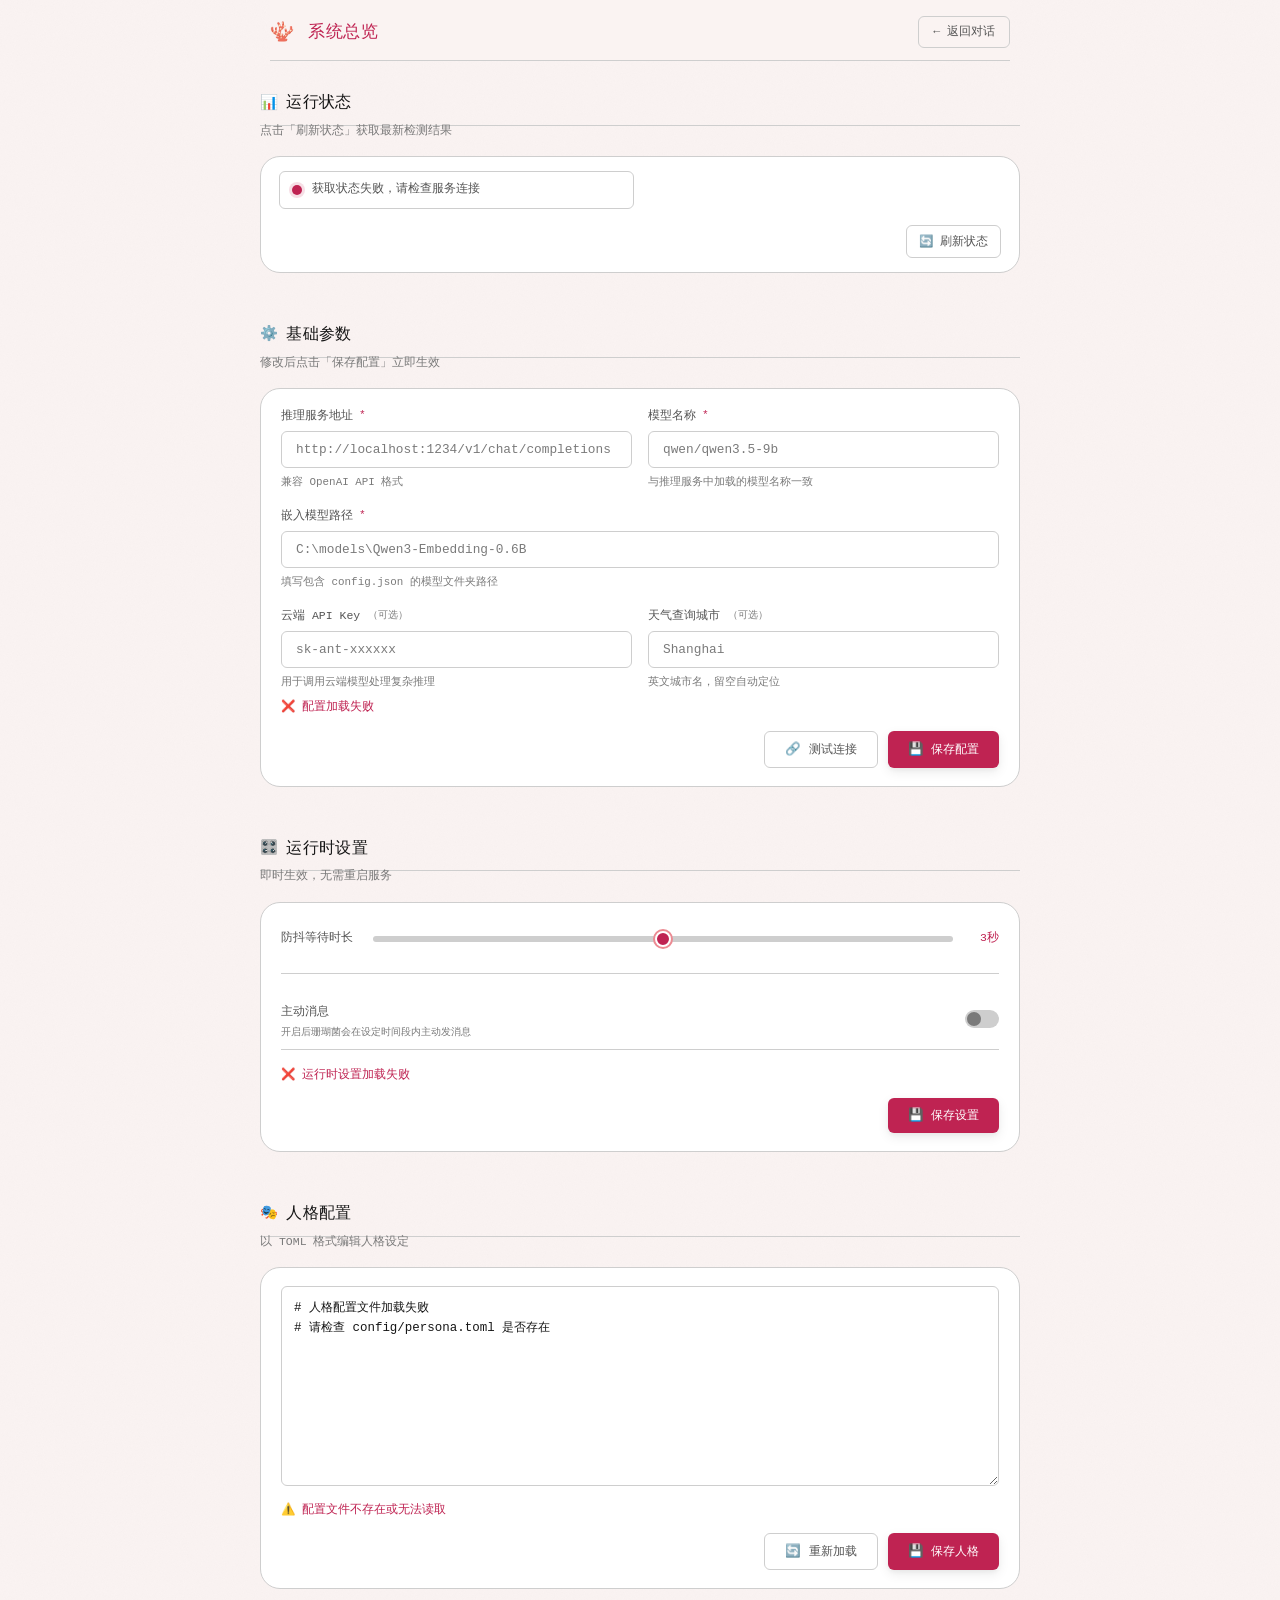
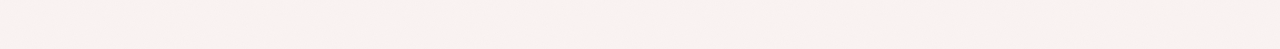
==== commit fa3bc59f: "feat: 移除Google Fonts支持离线并优化消息发送与加载" ====
--- a/static/dashboard.html
+++ b/static/dashboard.html
@@ -7,11 +7,8 @@
 
     <!--
         字体加载：Noto Serif SC（300/400/500 三个字重）
-        · preconnect：提前与 Google Fonts 建立连接，减少 DNS + TCP 延迟
-        · 如需离线使用，将字体文件下载到 static/fonts/ 并在 variables.css 中改为本地引用
+        · Google Fonts 已移除，使用系统字体回退
     -->
-    <link rel="preconnect" href="https://fonts.googleapis.com">
-    <link href="https://fonts.googleapis.com/css2?family=Noto+Serif+SC:wght@300;400;500&display=swap" rel="stylesheet">
 
     <!--
         CSS 加载顺序（有依赖关系，顺序不可调换）：
--- a/static/css/variables.css
+++ b/static/css/variables.css
@@ -8,7 +8,7 @@
   · CSS变量       — 全平台现代浏览器 (Chrome 49+, Firefox 31+)
   ============================================================================= */
 
-@import url('https://fonts.googleapis.com/css2?family=DM+Sans:ital,opsz,wght@0,9..40,300;0,9..40,400;0,9..40,500;0,9..40,600;1,9..40,400&family=DM+Serif+Display:ital@0;1&family=JetBrains+Mono:wght@400;500&display=swap');
+/* Google Fonts 已内联移除，使用系统字体栈回退，确保离线环境可用 */
 
 /* ── 兼容性回退色 (oklch/color-mix 不支持时) ── */
 @supports not (color: oklch(0 0 0)) {
